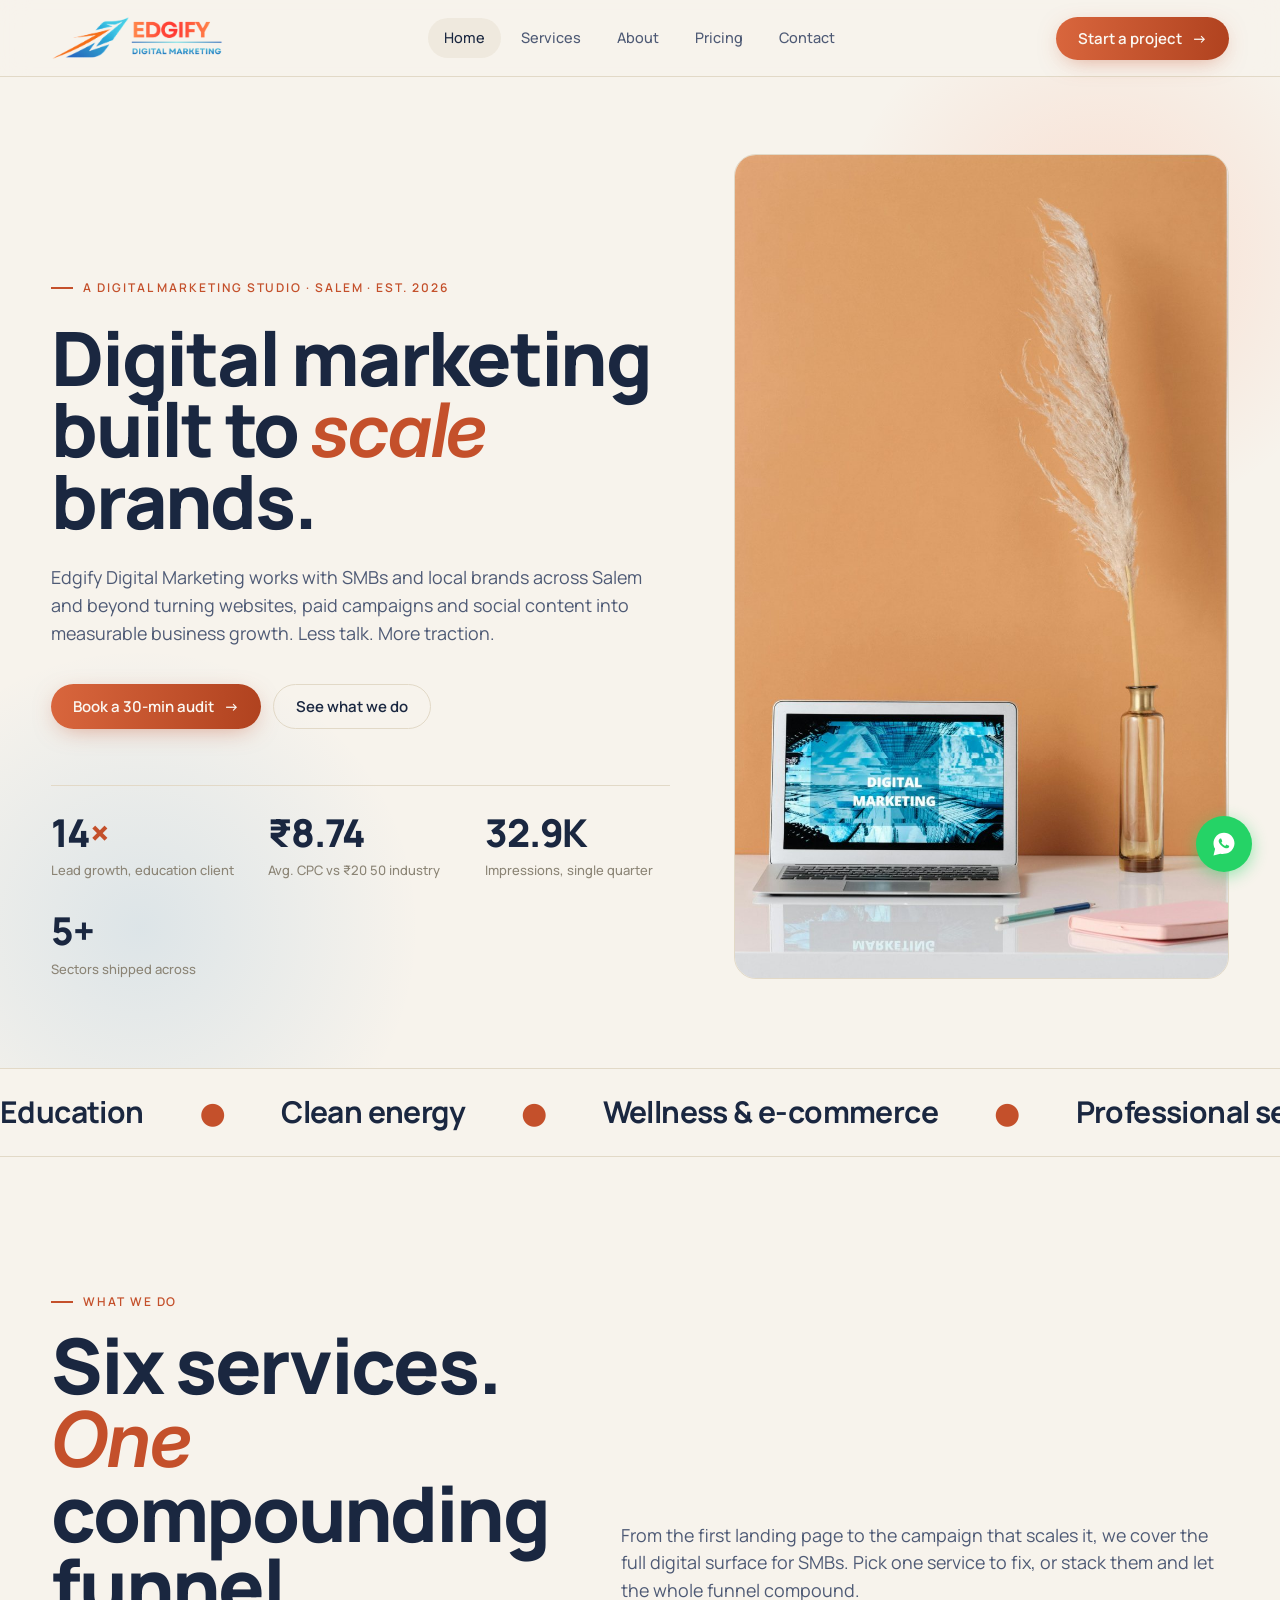
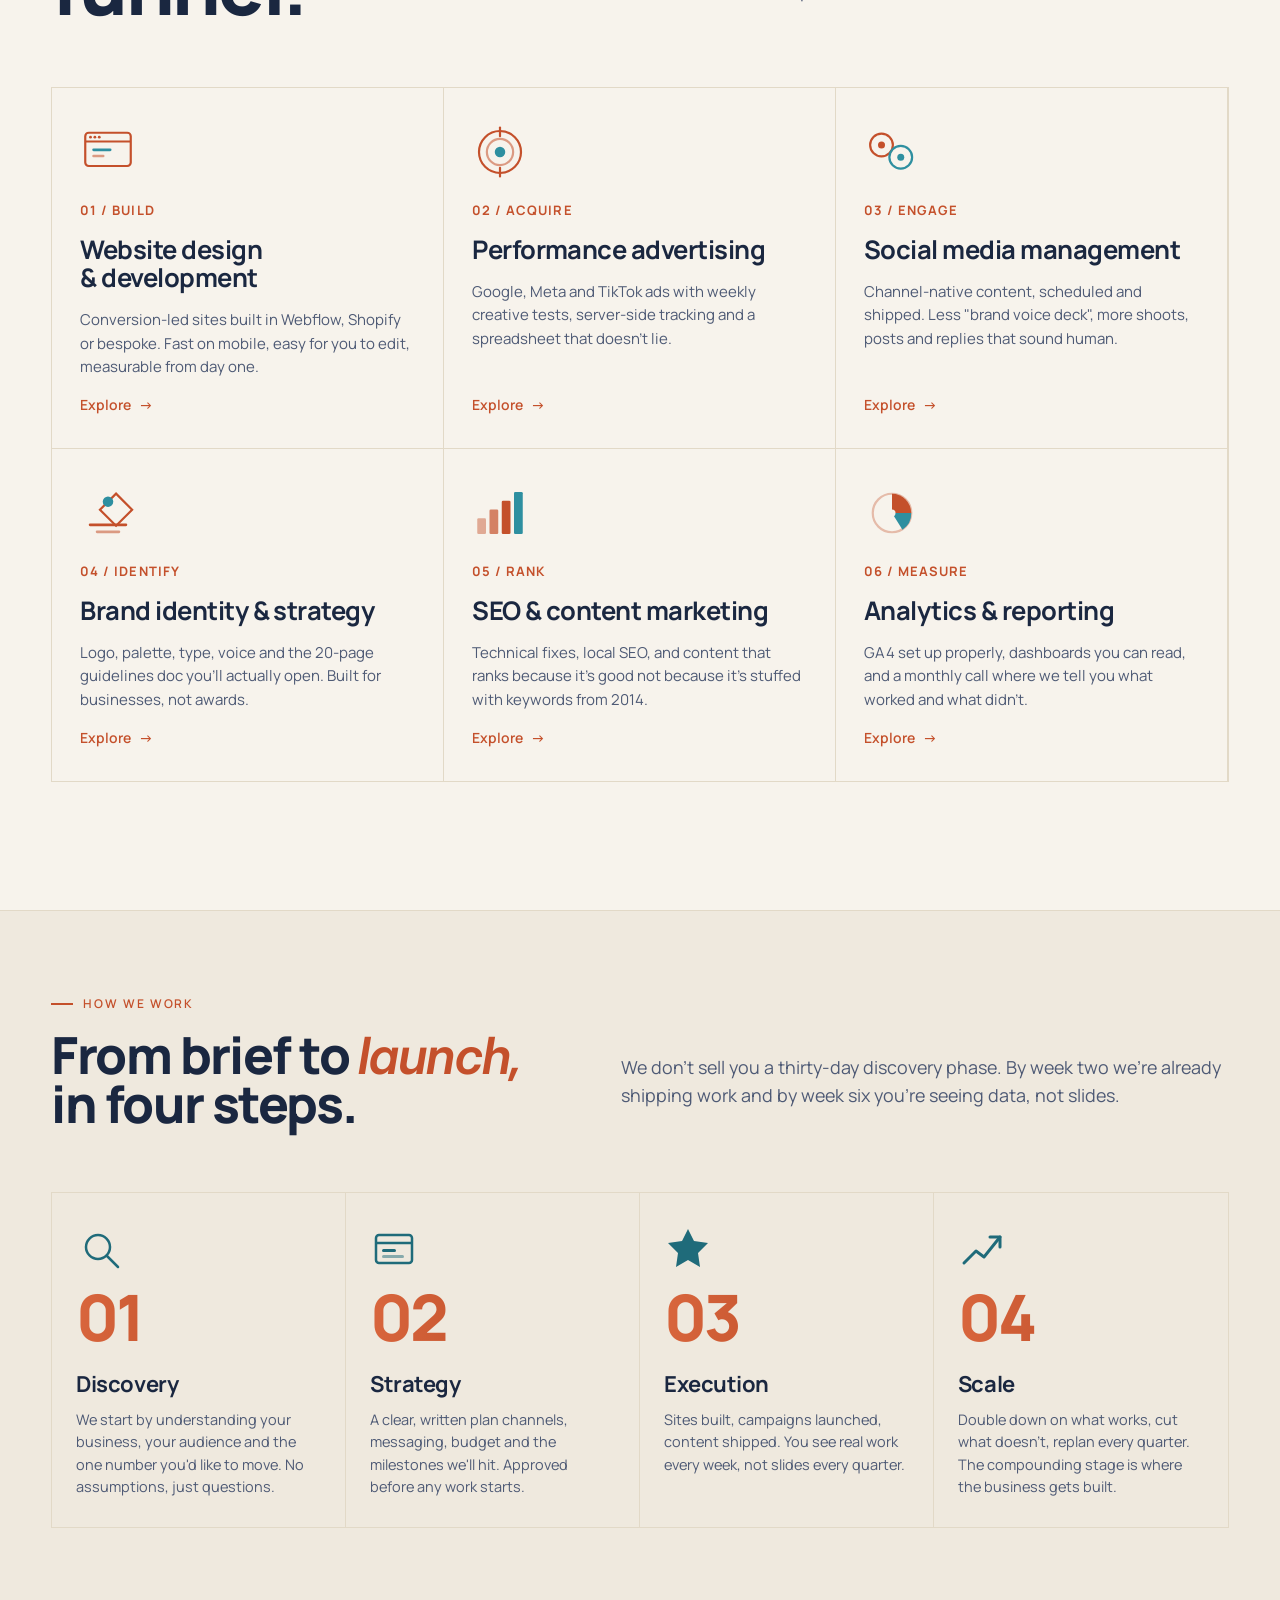
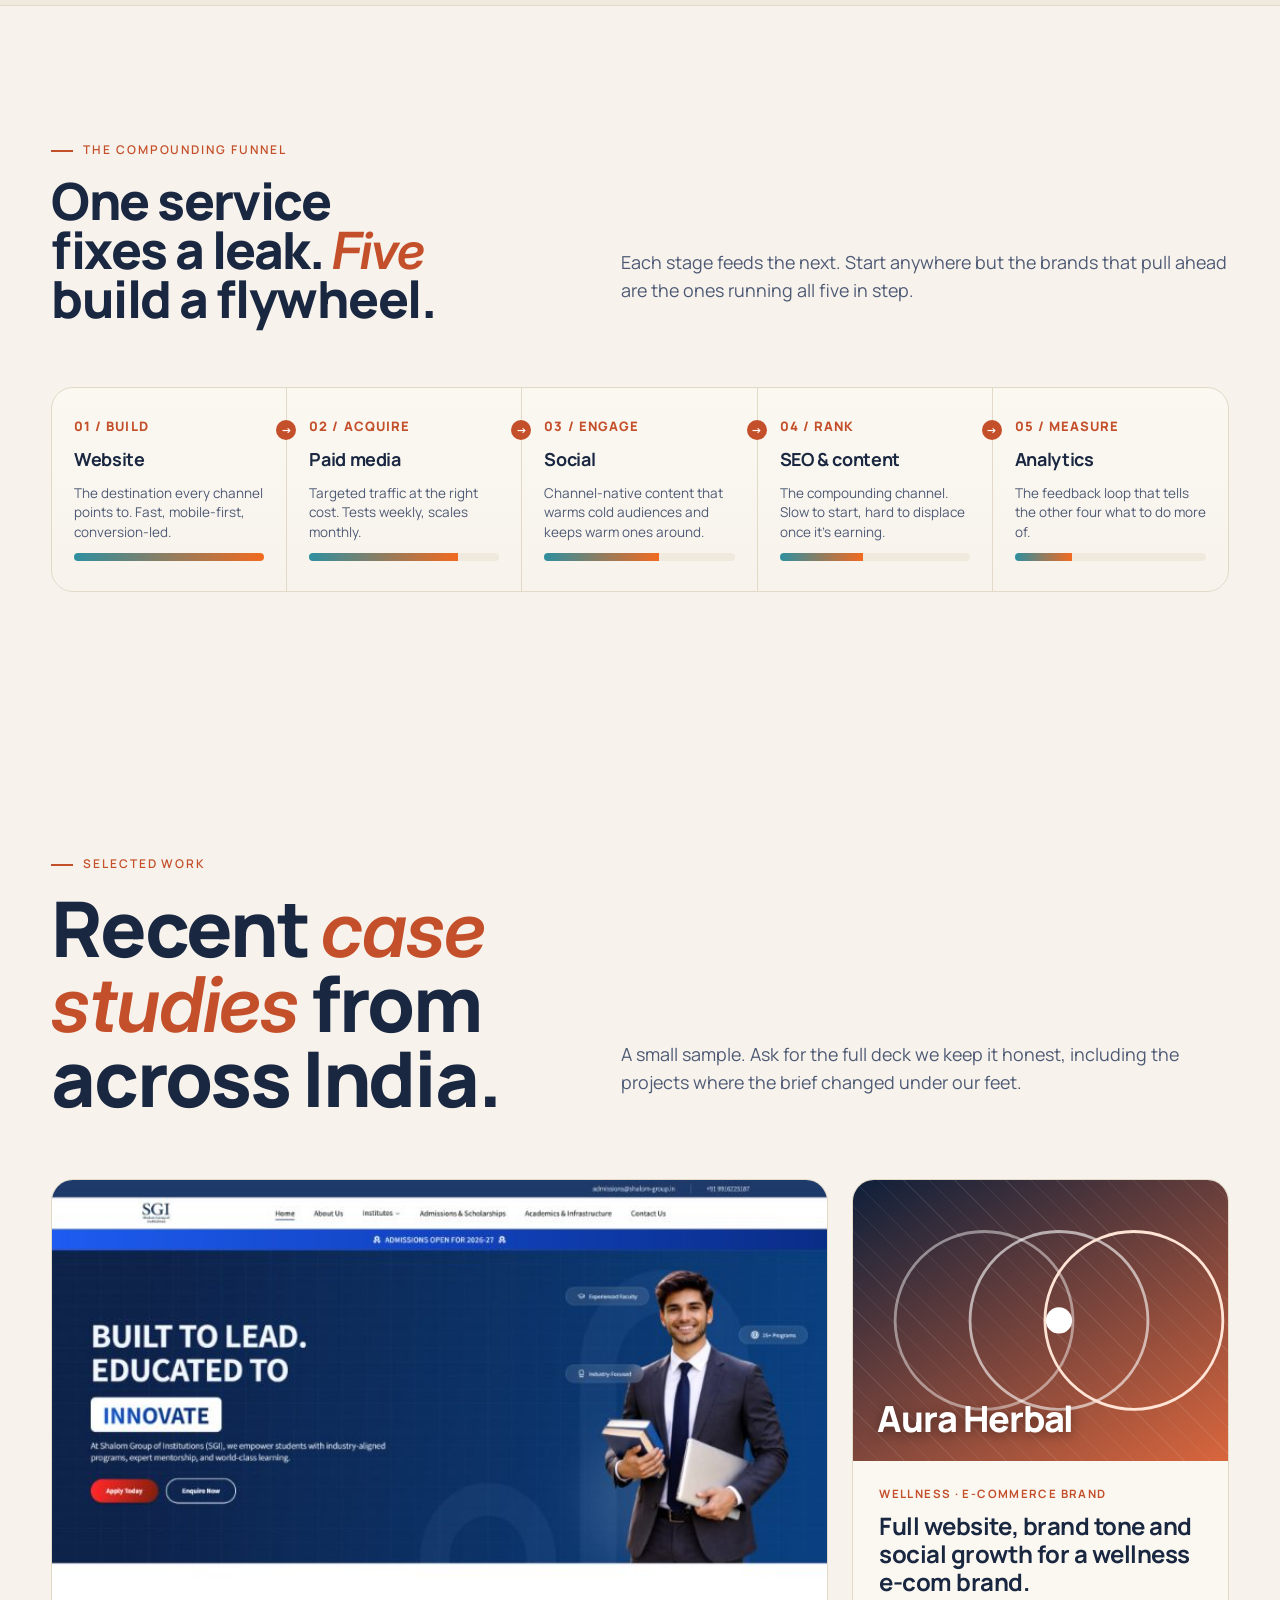
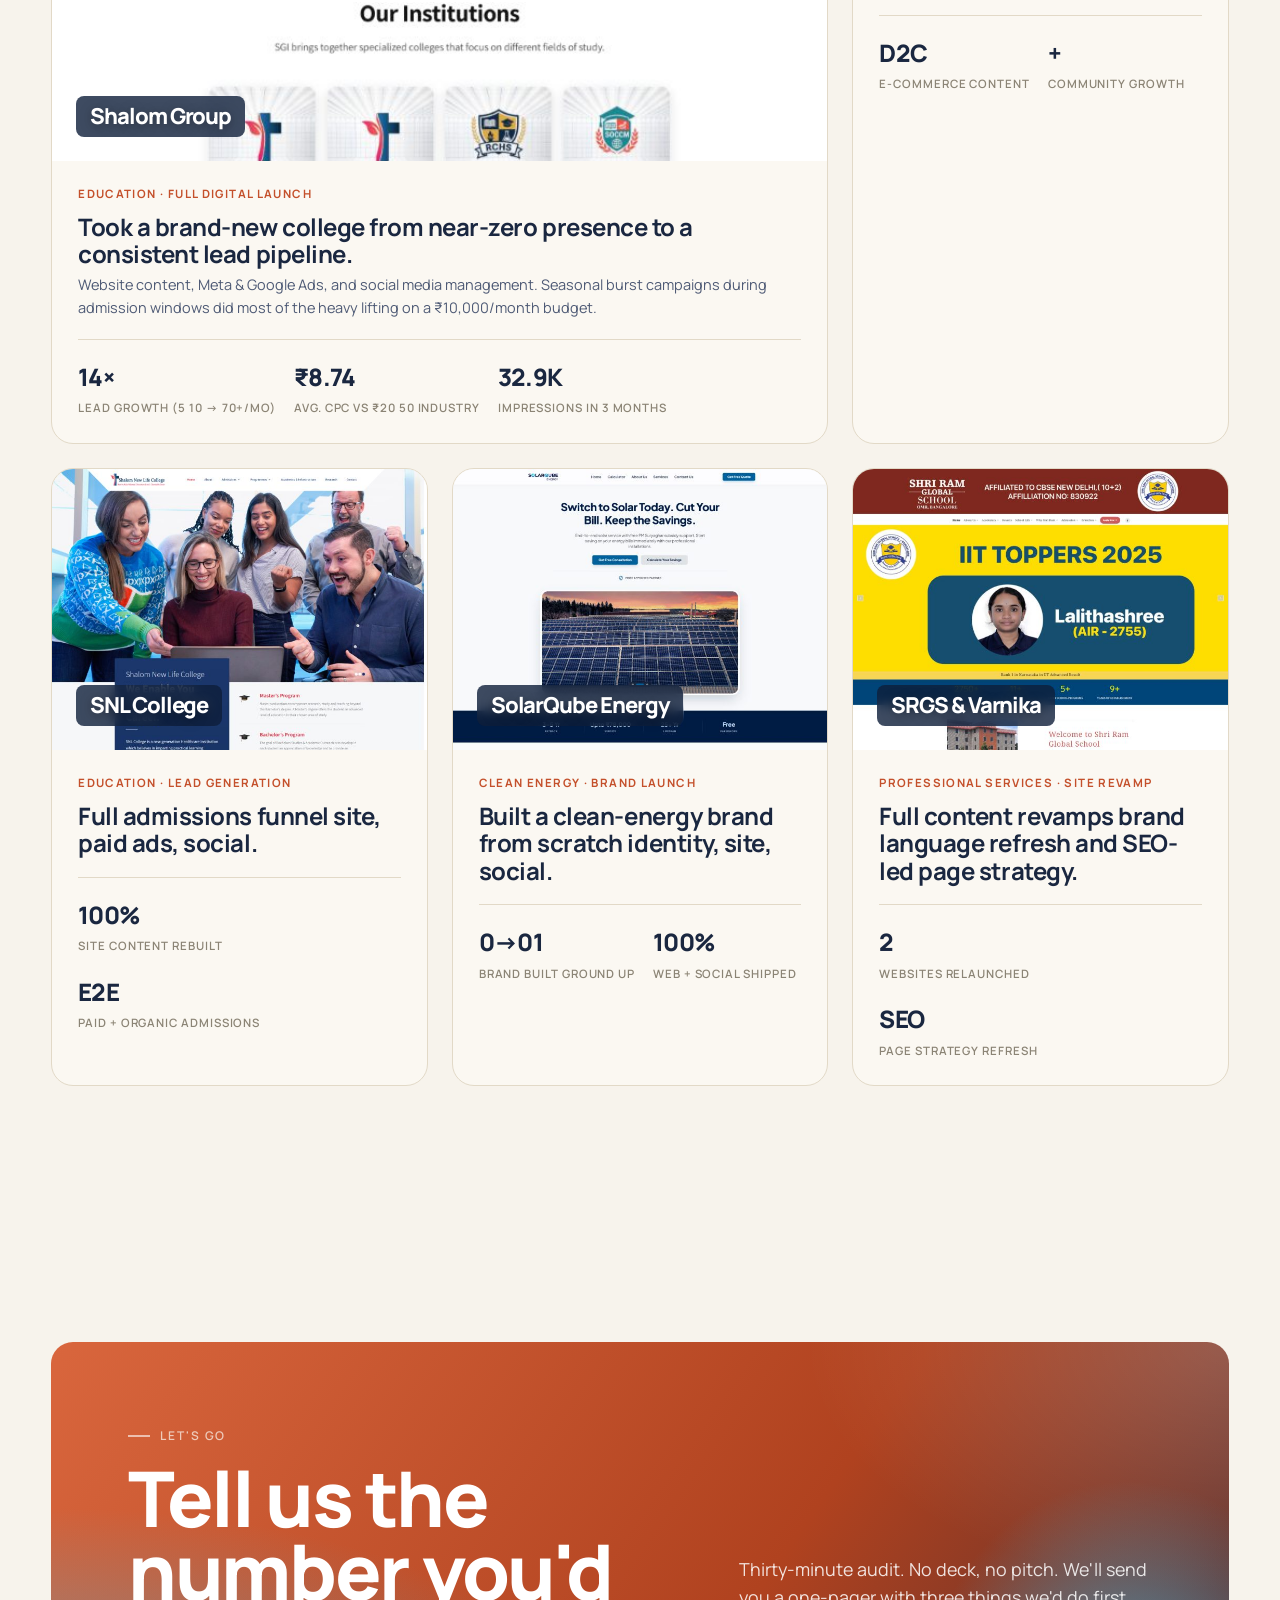
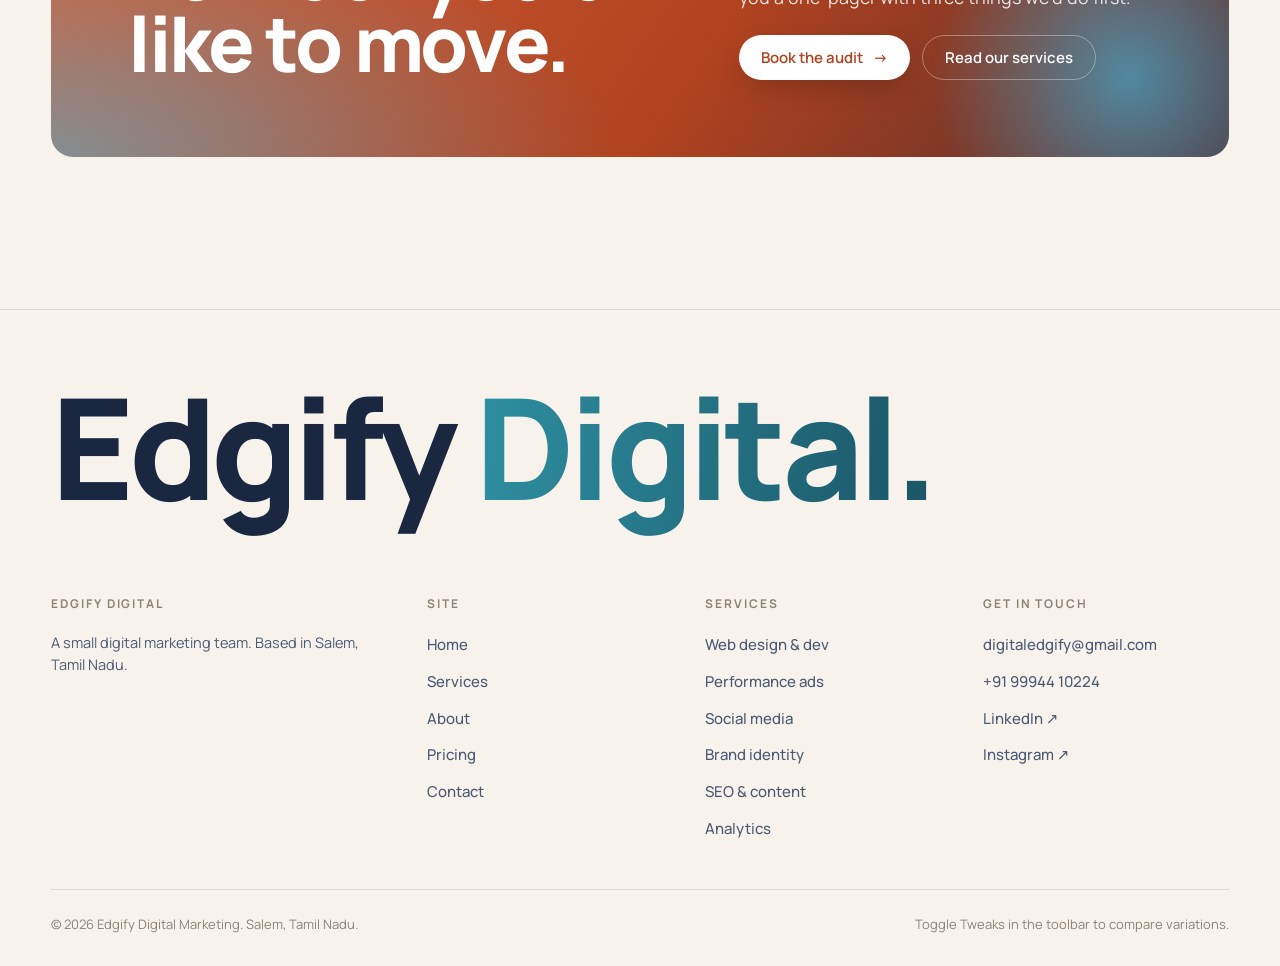
==== index.html @ 678c5472 "Update index.html" ====
<!DOCTYPE html>
<html lang="en" data-variation="editorial">
<head>
<meta charset="UTF-8" />
<meta name="viewport" content="width=device-width, initial-scale=1.0" />
<!-- Google Tag Manager -->
<script>(function(w,d,s,l,i){w[l]=w[l]||[];w[l].push({'gtm.start':
new Date().getTime(),event:'gtm.js'});var f=d.getElementsByTagName(s)[0],
j=d.createElement(s),dl=l!='dataLayer'?'&l='+l:'';j.async=true;j.src=
'https://www.googletagmanager.com/gtm.js?id='+i+dl;f.parentNode.insertBefore(j,f);
})(window,document,'script','dataLayer','GTM-NL3HXFH4');</script>
<!-- End Google Tag Manager -->
<title>Edgify Digital Marketing that moves the needle for SMBs</title>
<meta name="description" content="A digital agency for local businesses. Websites, paid media, SEO, social, and brand identity that compounds." />
<link rel="stylesheet" href="assets/styles.css" />
</head>
<body data-screen-label="Home">
<!-- Google Tag Manager (noscript) -->
<noscript><iframe src="https://www.googletagmanager.com/ns.html?id=GTM-NL3HXFH4"
height="0" width="0" style="display:none;visibility:hidden"></iframe></noscript>
<!-- End Google Tag Manager (noscript) --> 

<!-- ============== NAV ============== -->
<header class="nav">
 <div class="container nav-inner">
 <a class="brand" href="index.html" aria-label="Edgify Digital Marketing home"><img src="assets/edgify-logo-light.png" alt="Edgify Digital Marketing" /></a>
 <nav class="nav-links" aria-label="Primary">
 <a href="index.html" class="is-active">Home</a>
 <a href="services.html">Services</a>
 <a href="about.html">About</a>
 <a href="pricing.html">Pricing</a>
 <a href="contact.html">Contact</a>
 </nav>
 <div class="nav-cta">
 <a href="contact.html" class="btn btn-primary">Start a project <span class="btn-arrow">→</span></a>
 </div>
 </div>
</header>

<!-- ============== HERO ============== -->
<section class="hero" data-layout="split">
 <div class="container">
 <div class="hero-grid">
 <div>
 <div class="eyebrow">A DIGITAL MARKETING STUDIO &middot; SALEM &middot; EST. 2026</div>
 <h1 class="display h-xl" style="margin-top: 24px; font-size: 75px">
 Digital marketing<br />built to <span class="ital">scale</span> brands.
 </h1>
 <p class="lede" style="margin-top:28px;">
 Edgify Digital Marketing works with SMBs and local brands across Salem and beyond turning websites, paid campaigns and social content into measurable business growth.
 Less talk. More traction.
 </p>
 <div class="hero-actions">
 <a href="contact.html" class="btn btn-primary">Book a 30-min audit <span class="btn-arrow">→</span></a>
 <a href="services.html" class="btn btn-ghost">See what we do</a>
 </div>
 <div class="hero-meta">
 <div>
 <div class="num">14<span style="color:var(--accent)">×</span></div>
 <div class="lbl">Lead growth, education client</div>
 </div>
 <div>
 <div class="num">&#8377;8.74</div>
 <div class="lbl">Avg. CPC vs &#8377;20 50 industry</div>
 </div>
 <div>
 <div class="num">32.9K</div>
 <div class="lbl">Impressions, single quarter</div>
 </div>
 <div>
 <div class="num">5+</div>
 <div class="lbl">Sectors shipped across</div>
 </div>
 </div>
 </div>

 <!-- Right column: visual panel (split), or numbered rail (list), hidden (centered) -->
 <div class="hero-visual">
 <img class="hero-photo" src="assets/hero-photo.jpg" alt="A digital marketing workspace laptop, notebook and pampas grass on a warm-toned desk" />
 </div>
 <aside class="hero-rail" aria-label="What we do at a glance">
 <ol>
 <li><span>01</span><span>Website design &amp; development</span><span>→</span></li>
 <li><span>02</span><span>Performance advertising</span><span>→</span></li>
 <li><span>03</span><span>Social media management</span><span>→</span></li>
 <li><span>04</span><span>Brand identity &amp; strategy</span><span>→</span></li>
 <li><span>05</span><span>SEO &amp; content marketing</span><span>→</span></li>
 <li><span>06</span><span>Analytics &amp; reporting</span><span>→</span></li>
 </ol>
 </aside>
 </div>
 </div>
</section>

<!-- ============== MARQUEE / CLIENT STRIP ============== -->
<section class="marquee" aria-label="Sectors we work in">
 <div class="marquee-track">
 <span>Education</span><span class="dot">●</span>
 <span>Clean energy</span><span class="dot">●</span>
 <span>Wellness &amp; e-commerce</span><span class="dot">●</span>
 <span>Professional services</span><span class="dot">●</span>
 <span>FMCG</span><span class="dot">●</span>
 <span>B2B SaaS</span><span class="dot">●</span>
 <span>Sustainability</span><span class="dot">●</span>
 <span>Education</span><span class="dot">●</span>
 <span>Clean energy</span><span class="dot">●</span>
 <span>Wellness &amp; e-commerce</span><span class="dot">●</span>
 <span>Professional services</span><span class="dot">●</span>
 <span>FMCG</span><span class="dot">●</span>
 <span>B2B SaaS</span><span class="dot">●</span>
 <span>Sustainability</span><span class="dot">●</span>
 </div>
</section>

<!-- ============== SERVICES ============== -->
<section class="section">
 <div class="container">
 <div class="section-head">
 <div>
 <div class="eyebrow">What we do</div>
 <h2 class="display h-lg" style="margin-top:18px;">
 Six services. <span class="ital">One</span> compounding funnel.
 </h2>
 </div>
 <p class="lede">
 From the first landing page to the campaign that scales it, we cover the full
 digital surface for SMBs. Pick one service to fix, or stack them and let the
 whole funnel compound.
 </p>
 </div>
 </div>

 <div class="container" style="padding-inline:0;">
 <div class="services" style="border-inline:1px solid var(--line);margin-inline:var(--pad);">
 <article class="service">
 <div class="service-mark" aria-hidden="true">
 <svg viewBox="0 0 64 64" fill="none">
 <rect x="6" y="10" width="52" height="38" rx="4" stroke="currentColor" stroke-width="2.5"/>
 <line x1="6" y1="20" x2="58" y2="20" stroke="currentColor" stroke-width="2.5"/>
 <circle cx="12" cy="15" r="1.6" fill="currentColor"/>
 <circle cx="17" cy="15" r="1.6" fill="currentColor"/>
 <circle cx="22" cy="15" r="1.6" fill="currentColor"/>
 <rect x="14" y="28" width="22" height="3" rx="1.5" fill="var(--brand-cyan)"/>
 <rect x="14" y="35" width="14" height="3" rx="1.5" fill="currentColor" opacity="0.55"/>
 </svg>
 </div>
 <div class="service-num">01 / Build</div>
 <h3>Website design &amp; development</h3>
 <p>Conversion-led sites built in Webflow, Shopify or bespoke. Fast on mobile, easy for you to edit, measurable from day one.</p>
 <a class="service-cta" href="services.html#web">Explore <span>→</span></a>
 </article>
 <article class="service">
 <div class="service-mark" aria-hidden="true">
 <svg viewBox="0 0 64 64" fill="none">
 <circle cx="32" cy="32" r="24" stroke="currentColor" stroke-width="2.5"/>
 <circle cx="32" cy="32" r="15" stroke="currentColor" stroke-width="2.5" opacity="0.55"/>
 <circle cx="32" cy="32" r="6" fill="var(--brand-cyan)"/>
 <path d="M32 4 L32 14" stroke="currentColor" stroke-width="2.5" stroke-linecap="round"/>
 <path d="M32 50 L32 60" stroke="currentColor" stroke-width="2.5" stroke-linecap="round"/>
 </svg>
 </div>
 <div class="service-num">02 / Acquire</div>
 <h3>Performance advertising</h3>
 <p>Google, Meta and TikTok ads with weekly creative tests, server-side tracking and a spreadsheet that doesn't lie.</p>
 <a class="service-cta" href="services.html#ads">Explore <span>→</span></a>
 </article>
 <article class="service">
 <div class="service-mark" aria-hidden="true">
 <svg viewBox="0 0 64 64" fill="none">
 <circle cx="20" cy="24" r="13" stroke="currentColor" stroke-width="2.5"/>
 <circle cx="42" cy="38" r="13" stroke="var(--brand-cyan)" stroke-width="2.5"/>
 <circle cx="20" cy="24" r="4" fill="currentColor"/>
 <circle cx="42" cy="38" r="4" fill="var(--brand-cyan)"/>
 </svg>
 </div>
 <div class="service-num">03 / Engage</div>
 <h3>Social media management</h3>
 <p>Channel-native content, scheduled and shipped. Less &quot;brand voice deck&quot;, more shoots, posts and replies that sound human.</p>
 <a class="service-cta" href="services.html#social">Explore <span>→</span></a>
 </article>
 <article class="service">
 <div class="service-mark" aria-hidden="true">
 <svg viewBox="0 0 64 64" fill="none">
 <rect x="32" y="6" width="26" height="26" transform="rotate(45 32 19)" stroke="currentColor" stroke-width="2.5"/>
 <circle cx="32" cy="19" r="6" fill="var(--brand-cyan)"/>
 <rect x="10" y="44" width="44" height="3" rx="1.5" fill="currentColor"/>
 <rect x="18" y="52" width="28" height="3" rx="1.5" fill="currentColor" opacity="0.55"/>
 </svg>
 </div>
 <div class="service-num">04 / Identify</div>
 <h3>Brand identity &amp; strategy</h3>
 <p>Logo, palette, type, voice and the 20-page guidelines doc you'll actually open. Built for businesses, not awards.</p>
 <a class="service-cta" href="services.html#brand">Explore <span>→</span></a>
 </article>
 <article class="service">
 <div class="service-mark" aria-hidden="true">
 <svg viewBox="0 0 64 64" fill="none">
 <rect x="6" y="38" width="10" height="18" rx="1.5" fill="currentColor" opacity="0.45"/>
 <rect x="20" y="28" width="10" height="28" rx="1.5" fill="currentColor" opacity="0.7"/>
 <rect x="34" y="18" width="10" height="38" rx="1.5" fill="currentColor"/>
 <rect x="48" y="8" width="10" height="48" rx="1.5" fill="var(--brand-cyan)"/>
 </svg>
 </div>
 <div class="service-num">05 / Rank</div>
 <h3>SEO &amp; content marketing</h3>
 <p>Technical fixes, local SEO, and content that ranks because it's good not because it's stuffed with keywords from 2014.</p>
 <a class="service-cta" href="services.html#seo">Explore <span>→</span></a>
 </article>
 <article class="service">
 <div class="service-mark" aria-hidden="true">
 <svg viewBox="0 0 64 64" fill="none">
 <circle cx="32" cy="32" r="22" stroke="currentColor" stroke-width="2.5" opacity="0.35"/>
 <path d="M32 10 A22 22 0 0 1 54 32 L32 32 Z" fill="currentColor"/>
 <path d="M54 32 A22 22 0 0 1 44 51 L32 32 Z" fill="var(--brand-cyan)"/>
 <circle cx="32" cy="32" r="4" fill="var(--bg)"/>
 </svg>
 </div>
 <div class="service-num">06 / Measure</div>
 <h3>Analytics &amp; reporting</h3>
 <p>GA4 set up properly, dashboards you can read, and a monthly call where we tell you what worked and what didn't.</p>
 <a class="service-cta" href="services.html#analytics">Explore <span>→</span></a>
 </article>
 </div>
 </div>
</section>

<!-- ============== PROCESS ============== -->
<section class="section-tight" style="background:var(--bg-2);border-block:1px solid var(--line);">
 <div class="container">
 <div class="section-head">
 <div>
 <div class="eyebrow">How we work</div>
 <h2 class="display h-md" style="margin-top:16px;">From brief to <span class="ital">launch,</span> in four steps.</h2>
 </div>
 <p class="lede">
 We don't sell you a thirty-day discovery phase. By week two we're already
 shipping work and by week six you're seeing data, not slides.
 </p>
 </div>
 </div>
 <div class="container" style="padding-inline:0;">
 <div class="steps" style="border-inline:1px solid var(--line);margin-inline:var(--pad);">
 <div class="step">
 <span class="icon-mark"><svg viewBox="0 0 48 48" fill="none">
 <circle cx="22" cy="22" r="12" stroke="currentColor" stroke-width="2.5"/>
 <line x1="31" y1="31" x2="42" y2="42" stroke="currentColor" stroke-width="2.5" stroke-linecap="round"/>
 </svg></span>
 <div class="step-num">01</div>
 <h4>Discovery</h4>
 <p>We start by understanding your business, your audience and the one number you'd like to move. No assumptions, just questions.</p>
 </div>
 <div class="step">
 <span class="icon-mark"><svg viewBox="0 0 48 48" fill="none">
 <rect x="6" y="10" width="36" height="28" rx="3" stroke="currentColor" stroke-width="2.5"/>
 <line x1="6" y1="18" x2="42" y2="18" stroke="currentColor" stroke-width="2.5"/>
 <rect x="12" y="24" width="14" height="3" rx="1.5" fill="currentColor"/>
 <rect x="12" y="30" width="22" height="3" rx="1.5" fill="currentColor" opacity="0.5"/>
 </svg></span>
 <div class="step-num">02</div>
 <h4>Strategy</h4>
 <p>A clear, written plan channels, messaging, budget and the milestones we'll hit. Approved before any work starts.</p>
 </div>
 <div class="step">
 <span class="icon-mark"><svg viewBox="0 0 48 48" fill="none">
 <path d="M24 4 L30 16 L44 18 L34 28 L36 42 L24 35 L12 42 L14 28 L4 18 L18 16 Z" fill="currentColor"/>
 </svg></span>
 <div class="step-num">03</div>
 <h4>Execution</h4>
 <p>Sites built, campaigns launched, content shipped. You see real work every week, not slides every quarter.</p>
 </div>
 <div class="step">
 <span class="icon-mark"><svg viewBox="0 0 48 48" fill="none">
 <path d="M6 38 L18 26 L26 32 L42 12" stroke="currentColor" stroke-width="3" stroke-linecap="round" stroke-linejoin="round" fill="none"/>
 <path d="M32 12 L42 12 L42 22" stroke="currentColor" stroke-width="3" stroke-linecap="round" stroke-linejoin="round" fill="none"/>
 </svg></span>
 <div class="step-num">04</div>
 <h4>Scale</h4>
 <p>Double down on what works, cut what doesn't, replan every quarter. The compounding stage is where the business gets built.</p>
 </div>
 </div>
 </div>
</section>

<!-- ============== FUNNEL INFOGRAPHIC ============== -->
<section class="section">
 <div class="container">
 <div class="section-head">
 <div>
 <div class="eyebrow">The compounding funnel</div>
 <h2 class="display h-md" style="margin-top:16px;">One service fixes a leak. <span class="ital">Five</span> build a flywheel.</h2>
 </div>
 <p class="lede">
 Each stage feeds the next. Start anywhere but the brands that pull
 ahead are the ones running all five in step.
 </p>
 </div>

 <div class="funnel" aria-label="Marketing funnel">
 <div class="funnel-stage">
 <div class="funnel-num">01 / BUILD</div>
 <h5>Website</h5>
 <p>The destination every channel points to. Fast, mobile-first, conversion-led.</p>
 <div class="funnel-bar"><span style="width:100%"></span></div>
 </div>
 <div class="funnel-stage">
 <div class="funnel-num">02 / ACQUIRE</div>
 <h5>Paid media</h5>
 <p>Targeted traffic at the right cost. Tests weekly, scales monthly.</p>
 <div class="funnel-bar"><span style="width:78%"></span></div>
 </div>
 <div class="funnel-stage">
 <div class="funnel-num">03 / ENGAGE</div>
 <h5>Social</h5>
 <p>Channel-native content that warms cold audiences and keeps warm ones around.</p>
 <div class="funnel-bar"><span style="width:60%"></span></div>
 </div>
 <div class="funnel-stage">
 <div class="funnel-num">04 / RANK</div>
 <h5>SEO &amp; content</h5>
 <p>The compounding channel. Slow to start, hard to displace once it's earning.</p>
 <div class="funnel-bar"><span style="width:44%"></span></div>
 </div>
 <div class="funnel-stage">
 <div class="funnel-num">05 / MEASURE</div>
 <h5>Analytics</h5>
 <p>The feedback loop that tells the other four what to do more of.</p>
 <div class="funnel-bar"><span style="width:30%"></span></div>
 </div>
 </div>
 </div>
</section>

<!-- ============== WORK / CASE STUDIES ============== -->
<section class="section">
 <div class="container">
 <div class="section-head">
 <div>
 <div class="eyebrow">Selected work</div>
 <h2 class="display h-lg" style="margin-top:18px;">Recent <span class="ital">case studies</span> from across India.</h2>
 </div>
 <p class="lede">
 A small sample. Ask for the full deck we keep it honest, including the
 projects where the brief changed under our feet.
 </p>
 </div>

 <div class="work">
 <article class="case case-feature">
 <div class="case-thumb t-1 has-shot">
 <div class="case-shot" style="--shot-end:-86.5%;--shot-dur:9s;">
 <img src="assets/case-shalom.jpg" alt="Shalom Group website" loading="lazy"/>
 </div>
 <span class="thumb-label">Shalom Group</span>
 </div>
 <div class="case-body">
 <div class="case-tag">Education · Full digital launch</div>
 <h4>Took a brand-new college from near-zero presence to a consistent lead pipeline.</h4>
 <p>Website content, Meta &amp; Google Ads, and social media management. Seasonal burst campaigns during admission windows did most of the heavy lifting on a &#8377;10,000/month budget.</p>
 <div class="case-result">
 <div><div class="num">14&times;</div><div class="lbl">Lead growth (5 10 → 70+/mo)</div></div>
 <div><div class="num">&#8377;8.74</div><div class="lbl">Avg. CPC vs &#8377;20 50 industry</div></div>
 <div><div class="num">32.9K</div><div class="lbl">Impressions in 3 months</div></div>
 </div>
 </div>
 </article>

 <article class="case case-half">
 <div class="case-thumb t-4">
 <svg class="thumb-art" viewBox="0 0 400 300" preserveAspectRatio="xMidYMid slice" aria-hidden="true">
 <circle cx="140" cy="150" r="95" fill="none" stroke="rgba(255,255,255,0.45)" stroke-width="3"/>
 <circle cx="220" cy="150" r="95" fill="none" stroke="rgba(255,255,255,0.6)" stroke-width="3"/>
 <circle cx="300" cy="150" r="95" fill="none" stroke="#FFE4D5" stroke-width="3"/>
 <circle cx="220" cy="150" r="14" fill="#FFFFFF"/>
 </svg>
 <span class="thumb-label">Aura Herbal</span>
 </div>
 <div class="case-body">
 <div class="case-tag">Wellness · E-commerce brand</div>
 <h4>Full website, brand tone and social growth for a wellness e-com brand.</h4>
 <div class="case-result">
 <div><div class="num">D2C</div><div class="lbl">E-commerce content</div></div>
 <div><div class="num">+</div><div class="lbl">Community growth</div></div>
 </div>
 </div>
 </article>

 <article class="case case-half">
 <div class="case-thumb t-3 has-shot">
 <div class="case-shot" style="--shot-end:-90.6%;--shot-dur:12s;">
 <img src="assets/case-snl.jpg" alt="SNL College website" loading="lazy"/>
 </div>
 <span class="thumb-label">SNL College</span>
 </div>
 <div class="case-body">
 <div class="case-tag">Education · Lead generation</div>
 <h4>Full admissions funnel site, paid ads, social.</h4>
 <div class="case-result">
 <div><div class="num">100%</div><div class="lbl">Site content rebuilt</div></div>
 <div><div class="num">E2E</div><div class="lbl">Paid + organic admissions</div></div>
 </div>
 </div>
 </article>

 <article class="case case-half">
 <div class="case-thumb t-2 has-shot">
 <div class="case-shot" style="--shot-end:-85.6%;--shot-dur:8s;">
 <img src="assets/case-solarqube.jpg" alt="SolarQube Energy website" loading="lazy"/>
 </div>
 <span class="thumb-label">SolarQube Energy</span>
 </div>
 <div class="case-body">
 <div class="case-tag">Clean energy · Brand launch</div>
 <h4>Built a clean-energy brand from scratch identity, site, social.</h4>
 <div class="case-result">
 <div><div class="num">0→01</div><div class="lbl">Brand built ground up</div></div>
 <div><div class="num">100%</div><div class="lbl">Web + social shipped</div></div>
 </div>
 </div>
 </article>

 <article class="case case-half">
 <div class="case-thumb t-5 has-shot">
 <div class="case-shot" style="--shot-end:-74.3%;--shot-dur:5s;">
 <img src="assets/case-srgs.jpg" alt="SRGS / Shri Ram Global School website" loading="lazy"/>
 </div>
 <span class="thumb-label">SRGS &amp; Varnika</span>
 </div>
 <div class="case-body">
 <div class="case-tag">Professional services · Site revamp</div>
 <h4>Full content revamps brand language refresh and SEO-led page strategy.</h4>
 <div class="case-result">
 <div><div class="num">2</div><div class="lbl">Websites relaunched</div></div>
 <div><div class="num">SEO</div><div class="lbl">Page strategy refresh</div></div>
 </div>
 </div>
 </article>
 </div>
 </div>
</section>

<!-- ============== CTA ============== -->
<section class="section">
 <div class="container">
 <div class="cta-block">
 <div>
 <div class="eyebrow" style="color:var(--accent-ink);opacity:0.7;">Let's go</div>
 <h2 class="display h-lg" style="margin-top:16px;">Tell us the number you'd like to move.</h2>
 </div>
 <div>
 <p class="lede">Thirty-minute audit. No deck, no pitch. We'll send you a one-pager with three things we'd do first.</p>
 <div class="hero-actions" style="margin-top:24px;">
 <a class="btn btn-primary" href="contact.html">Book the audit <span class="btn-arrow">→</span></a>
 <a class="btn btn-ghost" href="services.html">Read our services</a>
 </div>
 </div>
 </div>
 </div>
</section>

<!-- ============== FOOTER ============== -->
<footer class="footer">
 <div class="container">
 <p class="footer-claim">Edgify <span class="grad">Digital.</span></p>
 <div class="footer-grid">
 <div class="footer-col">
 <h5>Edgify Digital</h5>
 <p style="color:var(--text-dim);font-size:14.5px;max-width:36ch;margin:0;">A small digital marketing team. Based in Salem, Tamil Nadu.</p>
 </div>
 <div class="footer-col">
 <h5>Site</h5>
 <ul>
 <li><a href="index.html">Home</a></li>
 <li><a href="services.html">Services</a></li>
 <li><a href="about.html">About</a></li>
 <li><a href="pricing.html">Pricing</a></li>
 <li><a href="contact.html">Contact</a></li>
 </ul>
 </div>
 <div class="footer-col">
 <h5>Services</h5>
 <ul>
 <li><a href="services.html#web">Web design &amp; dev</a></li>
 <li><a href="services.html#ads">Performance ads</a></li>
 <li><a href="services.html#social">Social media</a></li>
 <li><a href="services.html#brand">Brand identity</a></li>
 <li><a href="services.html#seo">SEO &amp; content</a></li>
 <li><a href="services.html#analytics">Analytics</a></li>
 </ul>
 </div>
 <div class="footer-col">
 <h5>Get in touch</h5>
 <ul>
 <li><a href="mailto:digitaledgify@gmail.com">digitaledgify@gmail.com</a></li>
 <li><a href="tel:+919994410224">+91 99944 10224</a></li>
 <li><a href="https://linkedin.com/in/snehapriya-karthikeyan-6699b81b1" target="_blank" rel="noopener">LinkedIn ↗</a></li>
 <li><a href="#">Instagram ↗</a></li>
 </ul>
 </div>
 </div>
 <div class="footer-bottom">
 <span>© 2026 Edgify Digital Marketing. Salem, Tamil Nadu.</span>
 <span>Toggle Tweaks in the toolbar to compare variations.</span>
 </div>
 </div>
</footer>

<script src="assets/mobile-nav.js"></script>
<script src="assets/tweaks.js"></script>

<!-- WhatsApp Float Button -->
<a href="https://api.whatsapp.com/send?phone=919994410224&text=Hi!%20I'd%20like%20to%20book%20a%20free%20consultation%20with%20Edgify." 
   target="_blank" 
   rel="noopener"
   aria-label="Chat on WhatsApp"
   style="
     position:fixed;
     bottom:28px;
     right:28px;
     z-index:999;
     width:56px;
     height:56px;
     background:#25D366;
     border-radius:50%;
     display:flex;
     align-items:center;
     justify-content:center;
     box-shadow:0 4px 16px rgba(37,211,102,0.45);
     transition:transform .2s ease;
   "
   onmouseover="this.style.transform='scale(1.1)'"
   onmouseout="this.style.transform='scale(1)'">
  <svg width="28" height="28" viewBox="0 0 32 32" fill="white" xmlns="http://www.w3.org/2000/svg">
    <path d="M16 3C9.373 3 4 8.373 4 15c0 2.385.668 4.61 1.832 6.5L4 29l7.75-1.812A11.94 11.94 0 0016 27c6.627 0 12-5.373 12-12S22.627 3 16 3zm5.844 16.523c-.248.697-1.458 1.332-2.01 1.414-.516.077-1.168.11-1.883-.118-.434-.137-.99-.32-1.703-.627-2.994-1.292-4.953-4.3-5.104-4.498-.148-.199-1.207-1.605-1.207-3.063 0-1.457.763-2.175 1.033-2.47.27-.294.588-.368.784-.368.197 0 .393.002.565.01.182.009.425-.069.665.507.248.59.843 2.047.917 2.195.073.148.122.32.024.516-.098.197-.148.32-.295.492-.148.173-.312.386-.444.518-.148.147-.302.308-.13.603.172.295.765 1.262 1.642 2.044 1.128 1.005 2.079 1.316 2.374 1.464.295.148.467.123.64-.074.172-.197.738-.861.935-1.156.197-.295.394-.246.665-.148.27.099 1.722.812 2.017.96.295.148.492.222.566.344.073.122.073.697-.175 1.393z"/>
  </svg>
</a>
<!-- End WhatsApp Float Button -->
</body>
</html>
---- assets/styles.css ----
/* =========================================================
   Edgify Digital Marketing — shared stylesheet
   Brand palette pulled from the logo:
     Coral   #FF6B3B  — wordmark gradient start
     Red     #E63A2A  — wordmark gradient end
     Sky     #3FC1F0  — mark light
     Blue    #1F7CC8  — mark deep / subtitle
     Navy    #0B2A4A  — deep support
   Two variations: Bold Dark (default) and Bold Light.
   ========================================================= */

@import url('https://fonts.googleapis.com/css2?family=Manrope:wght@400;500;600;700;800&family=Inter:wght@400;500;600&display=swap');

/* ---------- BRAND TOKENS (variation-agnostic) ---------- */
:root {
  /* Sampled from the logo:
       Coral   #FF6B3B  — wordmark gradient start
       Red     #E63A2A  — wordmark gradient end
       Sky     #3FC1F0  — mark light
       Blue    #1F7CC8  — mark deep / subtitle
       Ink     #0B2A4A  — deep navy support
  */
  --brand-coral:  #FF6B3B;
  --brand-red:    #E63A2A;
  --brand-orange: #F26A1F;
  --brand-sky:    #3FC1F0;
  --brand-cyan:   #3FC1F0;
  --brand-blue:   #1F7CC8;
  --brand-navy:   #0B2A4A;
  --brand-orange-soft: #FFE4D5;

  --radius: 14px;
  --radius-lg: 22px;
  --container: 1280px;
  --pad: clamp(20px, 4vw, 56px);

  --font-display: 'Manrope', system-ui, sans-serif;
  --font-body:    'Manrope', system-ui, sans-serif;
  --display-weight: 800;
  --display-tracking: -0.03em;
  --display-italic: normal;
  --display-case: none;
}

/* ---------- VARIATION A: BOLD DARK (default) ---------- */
:root,
:root[data-variation="sharp"] {
  --bg:           #07172B;   /* deep brand navy */
  --bg-2:         #0F2540;
  --surface:      #142F4F;
  --line:         #1F3F66;
  --text:         #F4F8FF;
  --text-dim:     #A7BCD6;
  --text-mute:    #6F86A3;

  --accent:       var(--brand-coral);
  --accent-ink:   #FFFFFF;
  --accent-2:     var(--brand-sky);
  --accent-soft:  rgba(255,107,59,0.16);
}

/* ---------- VARIATION B: BOLD LIGHT (premium editorial) ---------- */
:root[data-variation="editorial"] {
  --bg:           #F7F3EC;   /* warm paper */
  --bg-2:         #EFE9DE;   /* deeper cream */
  --surface:      #FBF8F2;   /* ivory */
  --line:         #E2D9C7;   /* warm taupe */
  --text:         #1A2740;   /* ink navy */
  --text-dim:     #4E5A75;
  --text-mute:    #8B8475;   /* warm gray-taupe */

  --accent:       #C4502B;   /* burnished terracotta — restrained coral */
  --accent-ink:   #FBF8F2;
  --accent-2:     #1F6B7A;   /* deep teal — restrained cyan */
  --accent-soft:  rgba(196,80,43,0.10);

  /* Override gradient endpoints used by .grad / .grad-orange / case thumbs */
  --brand-coral:  #D9663D;
  --brand-red:    #B0421F;
  --brand-sky:    #2E8FA0;
  --brand-cyan:   #2E8FA0;
  --brand-blue:   #1A5566;
  --brand-navy:   #0E1F3A;
}

/* ---------- Display type variants (tweak) ---------- */
:root[data-typeset="grotesk"] {
  --font-display: 'Manrope', system-ui, sans-serif;
  --display-weight: 800;
  --display-tracking: -0.03em;
  --display-case: none;
}
:root[data-typeset="serif"] {
  --font-display: 'Inter', system-ui, sans-serif;
  --display-weight: 700;
  --display-tracking: -0.025em;
  --display-case: none;
}
:root[data-typeset="condensed"] {
  --font-display: 'Manrope', system-ui, sans-serif;
  --display-weight: 800;
  --display-tracking: -0.05em;
  --display-case: uppercase;
}

/* ---------- Reset / base ---------- */
*, *::before, *::after { box-sizing: border-box; }
html { -webkit-text-size-adjust: 100%; scroll-behavior: smooth; }
body {
  margin: 0;
  font-family: var(--font-body);
  background: var(--bg);
  color: var(--text);
  font-size: 16px;
  line-height: 1.55;
  -webkit-font-smoothing: antialiased;
  text-rendering: optimizeLegibility;
}
img, svg { display: block; max-width: 100%; }
a { color: inherit; text-decoration: none; }
button { font: inherit; cursor: pointer; border: 0; background: none; color: inherit; }
hr { border: 0; border-top: 1px solid var(--line); margin: 0; }

::selection { background: var(--accent); color: var(--accent-ink); }

/* ---------- Layout primitives ---------- */
.container {
  max-width: var(--container);
  margin: 0 auto;
  padding-inline: var(--pad);
}
.section { padding-block: clamp(72px, 10vw, 140px); }
.section-tight { padding-block: clamp(48px, 6vw, 80px); }

/* ---------- Display type ---------- */
.display {
  font-family: var(--font-display);
  font-weight: var(--display-weight);
  letter-spacing: var(--display-tracking);
  font-style: var(--display-italic);
  text-transform: var(--display-case);
  line-height: 0.95;
  color: var(--text);
  text-wrap: balance;
  margin: 0;
}
.h-xl { font-size: clamp(48px, 9vw, 132px); }
.h-lg { font-size: clamp(40px, 6vw, 84px); }
.h-md { font-size: clamp(32px, 4vw, 56px); }
.h-sm { font-size: clamp(24px, 2.6vw, 36px); }

.eyebrow {
  font-family: var(--font-body);
  font-size: 12px;
  letter-spacing: 0.16em;
  text-transform: uppercase;
  font-weight: 600;
  color: var(--accent);
  display: inline-flex;
  align-items: center;
  gap: 10px;
}
.eyebrow::before {
  content: "";
  width: 22px;
  height: 2px;
  background: currentColor;
}

.lede {
  font-size: clamp(17px, 1.4vw, 21px);
  line-height: 1.55;
  color: var(--text-dim);
  max-width: 60ch;
  text-wrap: pretty;
}

/* accent helpers */
.text-accent { color: var(--accent); }
.text-cyan   { color: var(--accent-2); }

/* italic accent (used in headlines) */
.ital {
  font-family: 'Inter', system-ui, sans-serif;
  font-style: italic;
  font-weight: 600;
  letter-spacing: -0.015em;
  color: var(--accent);
}

/* gradient text for highlighted words (matches logo cyan→blue) */
.grad {
  background: linear-gradient(95deg, var(--brand-sky) 0%, var(--brand-blue) 100%);
  -webkit-background-clip: text;
  background-clip: text;
  color: transparent;
}
.grad-orange {
  background: linear-gradient(95deg, var(--brand-coral) 0%, var(--brand-red) 100%);
  -webkit-background-clip: text;
  background-clip: text;
  color: transparent;
}

/* ---------- Nav ---------- */
.nav {
  position: sticky;
  top: 0;
  z-index: 50;
  background: color-mix(in oklab, var(--bg) 86%, transparent);
  backdrop-filter: blur(14px);
  -webkit-backdrop-filter: blur(14px);
  border-bottom: 1px solid var(--line);
}
.nav-inner {
  display: flex;
  align-items: center;
  justify-content: space-between;
  gap: 24px;
  height: 76px;
}
.brand {
  display: inline-flex;
  align-items: center;
  gap: 0;
}
.brand img {
  height: 44px;
  width: auto;
  display: block;
}
.nav-links {
  display: flex;
  gap: 4px;
  align-items: center;
}
.nav-links a {
  padding: 9px 16px;
  border-radius: 999px;
  font-size: 14.5px;
  font-weight: 500;
  color: var(--text-dim);
  transition: color .15s ease, background .15s ease;
}
.nav-links a:hover { color: var(--text); background: var(--bg-2); }
.nav-links a.is-active { color: var(--text); background: var(--bg-2); }

@media (max-width: 820px) {
  .nav-links { display: none; }
  .brand img { height: 36px; }
}

/* ---------- Buttons ---------- */
.btn {
  display: inline-flex;
  align-items: center;
  gap: 10px;
  padding: 14px 22px;
  border-radius: 999px;
  font-family: var(--font-body);
  font-weight: 600;
  font-size: 15px;
  line-height: 1;
  transition: transform .15s ease, background .15s ease, color .15s ease, border-color .15s ease, box-shadow .15s ease;
  white-space: nowrap;
}
.btn-primary {
  background: linear-gradient(95deg, var(--brand-coral) 0%, var(--brand-red) 100%);
  color: var(--accent-ink);
  box-shadow: 0 6px 24px -8px color-mix(in oklab, var(--accent) 55%, transparent);
}
.btn-primary:hover { transform: translateY(-1px); box-shadow: 0 10px 30px -8px color-mix(in oklab, var(--accent) 70%, transparent); }
.btn-ghost {
  border: 1px solid var(--line);
  color: var(--text);
}
.btn-ghost:hover { background: var(--bg-2); border-color: var(--text-dim); }
.btn-cyan {
  background: var(--accent-2);
  color: #fff;
}
.btn-cyan:hover { transform: translateY(-1px); }
.btn-arrow { transition: transform .2s ease; display: inline-block; }
.btn:hover .btn-arrow { transform: translateX(3px); }

/* ---------- Hero ---------- */
.hero { padding-top: clamp(48px, 6vw, 96px); padding-bottom: clamp(56px, 7vw, 120px); position: relative; overflow: hidden; }

/* glow background fixture */
.hero::before {
  content: "";
  position: absolute;
  inset: -200px -200px auto auto;
  width: 760px;
  height: 760px;
  background:
    radial-gradient(closest-side, rgba(255,107,59,0.26), transparent 70%);
  pointer-events: none;
  z-index: 0;
}
.hero::after {
  content: "";
  position: absolute;
  left: -260px;
  bottom: -260px;
  width: 800px;
  height: 800px;
  background:
    radial-gradient(closest-side, rgba(63,193,240,0.24), transparent 70%);
  pointer-events: none;
  z-index: 0;
}
:root[data-variation="editorial"] .hero::before { background: radial-gradient(closest-side, rgba(255,107,59,0.16), transparent 70%); }
:root[data-variation="editorial"] .hero::after  { background: radial-gradient(closest-side, rgba(31,124,200,0.12), transparent 70%); }

.hero .container { position: relative; z-index: 1; }

/* Split layout (default) */
.hero[data-layout="split"] .hero-grid {
  display: grid;
  grid-template-columns: 1.25fr 1fr;
  gap: clamp(32px, 5vw, 80px);
  align-items: end;
}
.hero[data-layout="split"] .hero-visual {
  align-self: end;
  aspect-ratio: 3/5;
  position: relative;
  border-radius: var(--radius-lg);
  overflow: hidden;
  background: var(--surface);
  border: 1px solid var(--line);
}
@media (max-width: 900px) {
  .hero[data-layout="split"] .hero-grid { grid-template-columns: 1fr; }
  .hero[data-layout="split"] .hero-visual { min-height: 280px; }
}

/* Centered layout */
.hero[data-layout="centered"] .hero-grid {
  display: grid;
  gap: 40px;
  text-align: center;
  justify-items: center;
}
.hero[data-layout="centered"] .hero-grid .lede { margin-inline: auto; text-align: center; }
.hero[data-layout="centered"] .hero-actions { justify-content: center; }
.hero[data-layout="centered"] .hero-visual,
.hero[data-layout="centered"] .hero-rail { display: none; }

/* List layout */
.hero[data-layout="list"] .hero-grid {
  display: grid;
  grid-template-columns: 1.4fr 1fr;
  gap: clamp(32px, 5vw, 80px);
  align-items: end;
}
.hero[data-layout="list"] .hero-visual { display: none; }
.hero[data-layout="list"] .hero-rail { display: block; }
.hero-rail { display: none; }
.hero-rail ol {
  list-style: none;
  margin: 0;
  padding: 0;
  border-top: 1px solid var(--line);
}
.hero-rail li {
  display: grid;
  grid-template-columns: 40px 1fr auto;
  align-items: center;
  gap: 14px;
  padding: 16px 0;
  border-bottom: 1px solid var(--line);
  font-size: 17px;
  font-weight: 500;
  color: var(--text);
}
.hero-rail li span:first-child {
  color: var(--accent);
  font-weight: 700;
  font-size: 13px;
  letter-spacing: 0.04em;
}
.hero-rail li span:last-child {
  color: var(--accent);
  font-size: 16px;
}
@media (max-width: 900px) {
  .hero[data-layout="list"] .hero-grid { grid-template-columns: 1fr; }
}

.hero-actions {
  display: flex;
  flex-wrap: wrap;
  gap: 12px;
  margin-top: 36px;
}

.hero-meta {
  display: flex;
  gap: 32px;
  margin-top: 56px;
  padding-top: 28px;
  border-top: 1px solid var(--line);
  flex-wrap: wrap;
}
.hero-meta > div { flex: 1; min-width: 140px; }
.hero-meta .num {
  font-family: var(--font-display);
  font-weight: var(--display-weight);
  font-size: clamp(28px, 3vw, 44px);
  letter-spacing: var(--display-tracking);
  line-height: 1;
  color: var(--text);
}
.hero-meta .lbl { font-size: 13px; color: var(--text-mute); margin-top: 8px; font-weight: 500; }

/* Hero visual — gradient panel echoing the logo (cyan → navy + orange streak) */
.hero-orbit {
  position: relative;
  width: 100%;
  height: 100%;
  background:
    radial-gradient(85% 100% at 18% 95%, rgba(63,193,240,0.50), transparent 65%),
    radial-gradient(70% 85% at 100% 5%, rgba(255,107,59,0.40), transparent 60%),
    linear-gradient(155deg, var(--brand-sky) 0%, var(--brand-blue) 40%, var(--brand-navy) 100%);
}
:root[data-variation="editorial"] .hero-orbit {
  background:
    radial-gradient(85% 100% at 18% 95%, rgba(63,193,240,0.60), transparent 65%),
    radial-gradient(70% 85% at 100% 5%, rgba(255,107,59,0.45), transparent 60%),
    linear-gradient(155deg, var(--brand-sky) 0%, var(--brand-blue) 40%, var(--brand-navy) 100%);
}
.hero-orbit-mark {
  position: absolute;
  inset: 0;
  display: flex;
  align-items: center;
  justify-content: center;
  padding: 36px;
}
.hero-orbit-mark img { width: 78%; height: auto; filter: drop-shadow(0 14px 40px rgba(0,0,0,0.35)); }
.hero-orbit-pills {
  position: absolute;
  left: 24px;
  bottom: 24px;
  right: 24px;
  display: flex;
  gap: 8px;
  flex-wrap: wrap;
}
.hero-orbit-pill {
  background: rgba(255,255,255,0.10);
  backdrop-filter: blur(8px);
  border: 1px solid rgba(255,255,255,0.18);
  color: #fff;
  font-size: 12px;
  font-weight: 600;
  padding: 7px 12px;
  border-radius: 999px;
  letter-spacing: 0.04em;
}
.hero-orbit-pill.is-on { background: linear-gradient(95deg, var(--brand-coral), var(--brand-red)); border-color: transparent; }

/* Hero photo (replaces orbit) */
.hero-photo {
  width: 100%;
  height: 100%;
  object-fit: cover;
  object-position: center center;
  display: block;
}

/* ---------- Marquee ---------- */
.marquee {
  border-block: 1px solid var(--line);
  overflow: hidden;
  padding-block: 20px;
  background: var(--bg);
}
.marquee-track {
  display: flex;
  gap: 56px;
  align-items: center;
  white-space: nowrap;
  animation: marquee 38s linear infinite;
  font-family: var(--font-display);
  font-weight: 700;
  font-size: clamp(20px, 2.4vw, 30px);
  letter-spacing: -0.02em;
  color: var(--text);
}
.marquee-track .dot { color: var(--accent); }
.marquee:hover .marquee-track { animation-play-state: paused; }
@keyframes marquee {
  from { transform: translateX(0); }
  to   { transform: translateX(-50%); }
}

/* ---------- Services grid ---------- */
.services {
  display: grid;
  grid-template-columns: repeat(12, 1fr);
  gap: 0;
  border-top: 1px solid var(--line);
}
.service {
  grid-column: span 4;
  padding: 36px 28px 32px;
  border-right: 1px solid var(--line);
  border-bottom: 1px solid var(--line);
  position: relative;
  transition: background .2s ease;
  display: flex;
  flex-direction: column;
  gap: 16px;
  min-height: 300px;
}
.service::before {
  content: "";
  position: absolute;
  inset: auto 0 0 0;
  height: 3px;
  background: var(--accent);
  transform: scaleX(0);
  transform-origin: left;
  transition: transform .25s ease;
}
.service-mark {
  width: 56px;
  height: 56px;
  color: var(--accent);
  display: flex;
  align-items: center;
  justify-content: center;
  margin-bottom: 4px;
}
.service-mark svg {
  width: 100%;
  height: 100%;
  transition: transform .35s cubic-bezier(.2,.7,.2,1);
}
.service:hover .service-mark svg { transform: rotate(-4deg) scale(1.04); }
.service:hover { background: var(--bg-2); }
.service:hover::before { transform: scaleX(1); }
.service-icon {
  width: 44px; height: 44px;
  border-radius: 12px;
  background: var(--accent-soft);
  color: var(--accent);
  display: flex; align-items: center; justify-content: center;
  font-family: var(--font-display); font-weight: 800; font-size: 18px;
  letter-spacing: -0.04em;
}
.service-num {
  font-family: var(--font-display);
  font-weight: 700;
  font-size: 13px;
  color: var(--accent);
  letter-spacing: 0.08em;
  text-transform: uppercase;
}
.service h3 {
  font-family: var(--font-display);
  font-weight: 700;
  letter-spacing: -0.02em;
  font-size: clamp(22px, 2vw, 28px);
  line-height: 1.1;
  margin: 0;
  text-wrap: balance;
}
.service p {
  margin: 0;
  color: var(--text-dim);
  font-size: 15px;
  line-height: 1.55;
}
.service-cta {
  margin-top: auto;
  display: inline-flex;
  align-items: center;
  gap: 8px;
  font-size: 14px;
  font-weight: 600;
  color: var(--accent);
}
@media (max-width: 1000px) {
  .service { grid-column: span 6; }
}
@media (max-width: 640px) {
  .service { grid-column: span 12; min-height: 0; }
}

/* ---------- Section header ---------- */
.section-head {
  display: grid;
  grid-template-columns: 1fr 1.2fr;
  gap: clamp(24px, 5vw, 80px);
  align-items: end;
  margin-bottom: clamp(40px, 5vw, 72px);
}
@media (max-width: 820px) {
  .section-head { grid-template-columns: 1fr; }
}

/* ---------- Process / steps ---------- */
.steps {
  display: grid;
  grid-template-columns: repeat(4, 1fr);
  gap: 0;
  border-top: 1px solid var(--line);
}
.step {
  padding: 32px 24px 28px;
  border-right: 1px solid var(--line);
  border-bottom: 1px solid var(--line);
  position: relative;
}
.step:last-child { border-right: 0; }
.step-num {
  font-family: var(--font-display);
  font-weight: 800;
  letter-spacing: -0.05em;
  font-size: clamp(40px, 5vw, 72px);
  color: var(--accent);
  line-height: 1;
  background: linear-gradient(95deg, var(--brand-coral) 0%, var(--brand-red) 100%);
  -webkit-background-clip: text;
  background-clip: text;
  color: transparent;
}
.step h4 {
  font-family: var(--font-display);
  font-weight: 700;
  letter-spacing: -0.02em;
  font-size: 22px;
  margin: 18px 0 8px;
}
.step p { margin: 0; color: var(--text-dim); font-size: 14.5px; }
@media (max-width: 820px) {
  .steps { grid-template-columns: repeat(2, 1fr); }
  .step:nth-child(2) { border-right: 0; }
}

/* ---------- Work / case studies ---------- */
.work {
  display: grid;
  grid-template-columns: repeat(6, 1fr);
  gap: 24px;
}
.case {
  border: 1px solid var(--line);
  border-radius: var(--radius-lg);
  overflow: hidden;
  background: var(--surface);
  display: flex;
  flex-direction: column;
  transition: transform .2s ease;
}
.case:hover { transform: translateY(-3px); }
.case .case-thumb { aspect-ratio: 4/3; }
.case-body { padding: 24px 26px 26px; }
.case-tag {
  font-size: 11.5px;
  letter-spacing: 0.12em;
  text-transform: uppercase;
  color: var(--accent);
  font-weight: 700;
}
.case h4 {
  font-family: var(--font-display);
  font-weight: 700;
  letter-spacing: -0.02em;
  font-size: 24px;
  margin: 10px 0 6px;
  line-height: 1.15;
}
.case p { margin: 0; color: var(--text-dim); font-size: 14.5px; }
.case-result {
  display: flex;
  gap: 18px;
  margin-top: 20px;
  padding-top: 18px;
  border-top: 1px solid var(--line);
  flex-wrap: wrap;
}
.case-result .num {
  font-family: var(--font-display);
  font-weight: 800;
  letter-spacing: -0.03em;
  font-size: 24px;
  color: var(--text);
}
.case-result .lbl { font-size: 11.5px; color: var(--text-mute); text-transform: uppercase; letter-spacing: 0.08em; margin-top: 4px; font-weight: 600; }
.case-feature { grid-column: span 4; }
.case-half    { grid-column: span 2; }
@media (max-width: 1000px) {
  .case-feature, .case-half { grid-column: span 3; }
}
@media (max-width: 720px) {
  .case-feature, .case-half { grid-column: span 6; }
}

/* Case thumb fills — lean into the logo gradient (cyan → navy + orange streaks) */
.case-thumb {
  position: relative;
  overflow: hidden;
  display: flex;
  align-items: flex-end;
  justify-content: flex-start;
  padding: 24px;
  color: #fff;
  font-family: var(--font-display);
  font-weight: 800;
  font-size: 36px;
  letter-spacing: -0.03em;
  line-height: 0.95;
}
.case-thumb.t-1 { background: linear-gradient(150deg, var(--brand-sky) 0%, var(--brand-blue) 55%, var(--brand-navy) 100%); }
.case-thumb.t-2 { background: linear-gradient(150deg, var(--brand-coral) 0%, var(--brand-red) 55%, var(--brand-navy) 100%); }
.case-thumb.t-3 { background: linear-gradient(150deg, var(--brand-sky) 0%, var(--brand-blue) 100%); }
.case-thumb.t-4 { background: linear-gradient(150deg, var(--brand-navy) 0%, var(--brand-coral) 100%); }
.case-thumb.t-5 { background: linear-gradient(150deg, var(--brand-blue) 0%, var(--brand-navy) 60%, var(--brand-red) 100%); }
.case-thumb .thumb-art {
  position: absolute;
  inset: 0;
  width: 100%;
  height: 100%;
  pointer-events: none;
}
.case-thumb .thumb-label {
  position: relative;
  z-index: 2;
  text-shadow: 0 2px 12px rgba(0,0,0,0.4);
}
.case:hover .case-thumb .thumb-art { transform: scale(1.04); transition: transform .5s ease; }

/* Website-screenshot hover-scroll */
.case-thumb.has-shot { background: var(--bg-2); }
.case-thumb.has-shot::after { display: none; } /* drop the striped overlay on screenshot thumbs */
.case-shot {
  position: absolute;
  inset: 0;
  overflow: hidden;
  border-radius: inherit;
  z-index: 0;
}
.case-shot img {
  display: block;
  width: 100%;
  height: auto;
  transform: translateY(0);
  transition: transform 0.45s ease-out;
}
.case:hover .case-shot img,
.case:focus-within .case-shot img {
  transform: translateY(var(--shot-end, -80%));
  transition: transform var(--shot-dur, 8s) linear;
}
.case-thumb.has-shot .thumb-label {
  position: absolute;
  left: 24px;
  bottom: 24px;
  right: 24px;
  z-index: 3;
  padding: 10px 14px;
  background: color-mix(in oklab, var(--brand-navy) 80%, transparent);
  color: #fff;
  border-radius: 8px;
  font-size: 22px;
  width: max-content;
  max-width: calc(100% - 48px);
  backdrop-filter: blur(6px);
  -webkit-backdrop-filter: blur(6px);
}
.case-thumb::after {
  content: "";
  position: absolute;
  inset: 0;
  background:
    repeating-linear-gradient(45deg,
      rgba(255,255,255,0.08) 0 1px,
      transparent 1px 18px);
  pointer-events: none;
}

/* striped placeholder (used in About, Contact, etc.) */
.placeholder {
  position: relative;
  background:
    repeating-linear-gradient(135deg,
      color-mix(in oklab, var(--text) 6%, transparent) 0 1px,
      transparent 1px 14px),
    var(--surface);
  display: flex;
  align-items: center;
  justify-content: center;
  color: var(--text-mute);
  font-family: ui-monospace, 'SF Mono', Menlo, monospace;
  font-size: 12px;
  letter-spacing: 0.04em;
  text-transform: uppercase;
}
.placeholder span {
  padding: 6px 10px;
  background: var(--bg);
  border: 1px solid var(--line);
  border-radius: 6px;
}

/* ---------- Testimonial ---------- */
.testi {
  border: 1px solid var(--line);
  border-radius: var(--radius-lg);
  background: var(--bg-2);
  padding: clamp(36px, 4vw, 64px);
  position: relative;
  overflow: hidden;
}
.testi::before {
  content: "";
  position: absolute;
  right: -120px; top: -120px;
  width: 400px; height: 400px;
  background: radial-gradient(closest-side, rgba(255,107,59,0.16), transparent 70%);
  pointer-events: none;
}
.testi blockquote {
  margin: 0;
  font-family: var(--font-display);
  font-weight: 700;
  letter-spacing: -0.025em;
  font-size: clamp(24px, 3vw, 40px);
  line-height: 1.2;
  color: var(--text);
  text-wrap: balance;
  position: relative;
}
.testi blockquote::before { content: "“"; color: var(--accent); margin-right: 4px; }
.testi blockquote::after  { content: "”"; color: var(--accent); }
.testi-attr {
  margin-top: 28px;
  display: flex;
  align-items: center;
  gap: 14px;
  position: relative;
}
.avatar {
  width: 48px; height: 48px;
  border-radius: 50%;
  background: var(--accent);
  display: flex; align-items: center; justify-content: center;
  font-family: var(--font-display); font-weight: 800;
  color: #fff;
}
.testi-attr strong { font-weight: 700; color: var(--text); }
.testi-attr span { color: var(--text-mute); margin-left: 4px; }

/* ---------- CTA block — dual-tone using full logo palette ---------- */
.cta-block {
  border-radius: var(--radius-lg);
  background:
    radial-gradient(80% 100% at 0% 100%, rgba(63,193,240,0.50), transparent 60%),
    radial-gradient(60% 100% at 100% 0%, rgba(255,255,255,0.18), transparent 60%),
    linear-gradient(125deg, var(--brand-coral) 0%, var(--brand-red) 60%, var(--brand-navy) 130%);
  color: #fff;
  padding: clamp(48px, 6vw, 96px);
  display: grid;
  grid-template-columns: 1.4fr 1fr;
  gap: 32px;
  align-items: end;
  position: relative;
  overflow: hidden;
}
.cta-block::after {
  content: "";
  position: absolute;
  right: -180px; bottom: -200px;
  width: 560px; height: 560px;
  background: radial-gradient(closest-side, rgba(63,193,240,0.60), transparent 70%);
  pointer-events: none;
}
.cta-block > * { position: relative; z-index: 1; }
.cta-block h2 { color: #fff; }
.cta-block .btn-primary {
  background: #fff;
  color: var(--brand-red);
  box-shadow: 0 10px 30px -10px rgba(0,0,0,0.3);
}
.cta-block .btn-ghost {
  border-color: rgba(255,255,255,0.35);
  color: #fff;
}
.cta-block .btn-ghost:hover { background: rgba(255,255,255,0.10); border-color: #fff; }
.cta-block .lede { color: rgba(255,255,255,0.85); }
.cta-block .eyebrow { color: rgba(255,255,255,0.85); }
.cta-block .eyebrow::before { background: rgba(255,255,255,0.85); }
@media (max-width: 820px) { .cta-block { grid-template-columns: 1fr; } }

/* ---------- Footer ---------- */
.footer {
  border-top: 1px solid var(--line);
  padding-block: 56px 32px;
  margin-top: 24px;
}
.footer-grid {
  display: grid;
  grid-template-columns: 1.4fr 1fr 1fr 1fr;
  gap: 32px;
  padding-bottom: 48px;
  border-bottom: 1px solid var(--line);
}
.footer-col h5 {
  font-family: var(--font-body);
  font-size: 12px;
  letter-spacing: 0.16em;
  text-transform: uppercase;
  color: var(--text-mute);
  margin: 0 0 18px;
  font-weight: 700;
}
.footer-col ul { list-style: none; margin: 0; padding: 0; display: grid; gap: 12px; }
.footer-col a { color: var(--text-dim); font-size: 15px; transition: color .15s ease; font-weight: 500; }
.footer-col a:hover { color: var(--accent); }
.footer-bottom {
  display: flex;
  justify-content: space-between;
  align-items: center;
  padding-top: 24px;
  font-size: 13px;
  color: var(--text-mute);
}
.footer-claim {
  font-family: var(--font-display);
  font-weight: 800;
  letter-spacing: -0.04em;
  font-size: clamp(48px, 11vw, 168px);
  line-height: 1.02;
  color: var(--text);
  text-wrap: balance;
  margin: 0 0 56px;
}
.footer-claim .grad { display: inline-block; line-height: 1.15; padding-bottom: 0.08em; }
@media (max-width: 820px) { .footer-grid { grid-template-columns: 1fr 1fr; } }

/* ---------- Services list page ---------- */
.svc-row {
  display: grid;
  grid-template-columns: 80px 1.2fr 1.5fr auto;
  gap: 24px;
  padding: 40px 0;
  border-top: 1px solid var(--line);
  align-items: start;
}
.svc-row:last-child { border-bottom: 1px solid var(--line); }
.svc-num {
  font-family: var(--font-display);
  font-weight: 800;
  font-size: 16px;
  color: var(--accent);
  letter-spacing: 0.04em;
}
.svc-title {
  font-family: var(--font-display);
  font-weight: 700;
  letter-spacing: -0.025em;
  font-size: clamp(26px, 2.6vw, 36px);
  line-height: 1.1;
  margin: 0;
  text-wrap: balance;
}
.svc-desc { color: var(--text-dim); font-size: 15.5px; }
.svc-desc ul { margin: 14px 0 0; padding-left: 0; list-style: none; }
.svc-desc li {
  margin: 8px 0;
  padding-left: 20px;
  position: relative;
}
.svc-desc li::before {
  content: "▸";
  position: absolute;
  left: 0;
  color: var(--accent);
  font-weight: 700;
}
.svc-row .btn-ghost { align-self: start; }
@media (max-width: 900px) {
  .svc-row { grid-template-columns: 60px 1fr; }
  .svc-desc { grid-column: 2 / -1; }
  .svc-row .btn-ghost { grid-column: 2 / -1; justify-self: start; }
}

/* ---------- Pricing ---------- */
.pricing {
  display: grid;
  grid-template-columns: repeat(3, 1fr);
  gap: 0;
  border: 1px solid var(--line);
  border-radius: var(--radius-lg);
  overflow: hidden;
}
.tier {
  padding: 40px 32px 36px;
  border-right: 1px solid var(--line);
  display: flex;
  flex-direction: column;
  gap: 18px;
  background: var(--surface);
}
.tier:last-child { border-right: 0; }
.tier.is-featured {
  background: linear-gradient(160deg, var(--brand-navy) 0%, #0B121C 100%);
  color: #fff;
  position: relative;
}
.tier.is-featured::before {
  content: "MOST CHOSEN";
  position: absolute;
  top: 20px; right: 24px;
  font-size: 10px;
  letter-spacing: 0.14em;
  font-weight: 700;
  background: var(--brand-orange);
  color: #fff;
  padding: 5px 10px;
  border-radius: 999px;
}
.tier.is-featured .tier-name,
.tier.is-featured .tier-price,
.tier.is-featured .tier-feat { color: #fff; }
.tier.is-featured .tier-desc { color: rgba(255,255,255,0.7); }
.tier.is-featured .tier-feat li { border-color: rgba(255,255,255,0.12); }
.tier-name {
  font-family: var(--font-display);
  font-weight: 700;
  letter-spacing: -0.02em;
  font-size: 22px;
  color: var(--text);
}
.tier-price {
  font-family: var(--font-display);
  font-weight: 800;
  letter-spacing: -0.04em;
  font-size: clamp(40px, 5vw, 64px);
  line-height: 1;
  color: var(--text);
}
.tier-price small { font-size: 16px; font-weight: 500; color: var(--text-dim); letter-spacing: 0; }
.tier.is-featured .tier-price small { color: rgba(255,255,255,0.65); }
.tier-desc { color: var(--text-dim); font-size: 15px; min-height: 48px; }
.tier-feat {
  list-style: none;
  margin: 8px 0 0;
  padding: 0;
  display: grid;
  color: var(--text);
  font-size: 14.5px;
}
.tier-feat li {
  padding: 14px 0;
  border-top: 1px solid var(--line);
  display: grid;
  grid-template-columns: 20px 1fr;
  gap: 8px;
  align-items: start;
}
.tier-feat li::before { content: "→"; color: var(--accent); font-weight: 700; }
.tier .btn { margin-top: auto; }
@media (max-width: 900px) {
  .pricing { grid-template-columns: 1fr; }
  .tier { border-right: 0; border-bottom: 1px solid var(--line); }
  .tier:last-child { border-bottom: 0; }
}

/* ---------- About: team ---------- */
.team {
  display: grid;
  grid-template-columns: repeat(4, 1fr);
  gap: 24px;
}
.member { display: flex; flex-direction: column; gap: 14px; }
.member .placeholder { aspect-ratio: 4/5; border-radius: var(--radius); border: 1px solid var(--line); }
.member-name {
  font-family: var(--font-display);
  font-weight: 700;
  letter-spacing: -0.02em;
  font-size: 20px;
  margin: 0;
}
.member-role { color: var(--text-dim); font-size: 14px; margin: 0; font-weight: 500; }
@media (max-width: 900px) { .team { grid-template-columns: repeat(2, 1fr); } }

.values {
  display: grid;
  grid-template-columns: repeat(3, 1fr);
  gap: 0;
  border-top: 1px solid var(--line);
}
.value {
  padding: 36px 28px 32px;
  border-right: 1px solid var(--line);
  border-bottom: 1px solid var(--line);
}
.value:last-child { border-right: 0; }
.value h4 {
  font-family: var(--font-display);
  font-weight: 700;
  letter-spacing: -0.02em;
  font-size: 22px;
  margin: 0 0 10px;
}
.value p { color: var(--text-dim); font-size: 15px; margin: 0; }
@media (max-width: 900px) {
  .values { grid-template-columns: 1fr; }
  .value { border-right: 0; }
}

/* ---------- Shared icon mark (used on values, steps, etc.) ---------- */
.icon-mark {
  width: 48px;
  height: 48px;
  color: var(--accent);
  display: inline-flex;
  align-items: center;
  justify-content: center;
  margin-bottom: 4px;
}
.icon-mark svg { width: 100%; height: 100%; }
.step .icon-mark { color: var(--accent-2); margin-bottom: 12px; }
.value .icon-mark { margin-bottom: 14px; }

/* ---------- Stat infographic strip (donut + bar viz) ---------- */
.stat-viz {
  display: grid;
  grid-template-columns: repeat(4, 1fr);
  gap: 0;
  border: 1px solid var(--line);
  border-radius: var(--radius-lg);
  overflow: hidden;
  background: var(--surface);
}
.stat-viz > .stat-cell {
  padding: 28px 24px 26px;
  border-right: 1px solid var(--line);
  display: flex;
  flex-direction: column;
  gap: 14px;
  position: relative;
}
.stat-viz > .stat-cell:last-child { border-right: 0; }
.stat-cell .stat-art {
  width: 72px;
  height: 72px;
  display: flex;
  align-items: center;
  justify-content: center;
  position: relative;
}
.stat-cell .stat-art svg { width: 100%; height: 100%; overflow: visible; }
.stat-cell .stat-num {
  font-family: var(--font-display);
  font-weight: 800;
  letter-spacing: -0.03em;
  font-size: clamp(28px, 3vw, 40px);
  line-height: 1;
  color: var(--text);
}
.stat-cell .stat-lbl {
  font-size: 12px;
  color: var(--text-mute);
  text-transform: uppercase;
  letter-spacing: 0.1em;
  font-weight: 600;
}
@media (max-width: 900px) {
  .stat-viz { grid-template-columns: repeat(2, 1fr); }
  .stat-viz > .stat-cell:nth-child(2) { border-right: 0; }
  .stat-viz > .stat-cell:nth-child(-n+2) { border-bottom: 1px solid var(--line); }
}

/* ---------- Funnel infographic ---------- */
.funnel {
  display: grid;
  grid-template-columns: repeat(5, 1fr);
  gap: 0;
  border: 1px solid var(--line);
  border-radius: var(--radius-lg);
  overflow: hidden;
  background: var(--surface);
  position: relative;
}
.funnel-stage {
  padding: 28px 22px 30px;
  border-right: 1px solid var(--line);
  position: relative;
  display: flex;
  flex-direction: column;
  gap: 10px;
  background: linear-gradient(180deg, transparent 0%, color-mix(in oklab, var(--bg-2) 30%, transparent) 100%);
}
.funnel-stage:last-child { border-right: 0; }
.funnel-stage::after {
  content: "→";
  position: absolute;
  right: -10px;
  top: 32px;
  width: 20px;
  height: 20px;
  background: var(--accent);
  color: #fff;
  border-radius: 50%;
  display: flex;
  align-items: center;
  justify-content: center;
  font-size: 11px;
  font-weight: 800;
  z-index: 2;
}
.funnel-stage:last-child::after { display: none; }
.funnel-num {
  font-family: var(--font-display);
  font-weight: 800;
  font-size: 13px;
  color: var(--accent);
  letter-spacing: 0.08em;
}
.funnel-stage h5 {
  font-family: var(--font-display);
  font-weight: 700;
  font-size: 18px;
  letter-spacing: -0.02em;
  margin: 0;
}
.funnel-stage p {
  font-size: 13.5px;
  color: var(--text-dim);
  margin: 0;
  line-height: 1.45;
}
.funnel-bar {
  height: 8px;
  border-radius: 4px;
  background: var(--bg-2);
  overflow: hidden;
  margin-top: auto;
  position: relative;
}
.funnel-bar > span {
  display: block;
  height: 100%;
  background: linear-gradient(90deg, var(--brand-cyan), var(--brand-orange));
}
@media (max-width: 900px) {
  .funnel { grid-template-columns: 1fr 1fr; }
  .funnel-stage { border-right: 1px solid var(--line); border-bottom: 1px solid var(--line); }
  .funnel-stage::after { display: none; }
}

/* ---------- Service row art (services page) ---------- */
.svc-art {
  width: 100%;
  aspect-ratio: 4/3;
  border-radius: var(--radius);
  border: 1px solid var(--line);
  background: var(--bg-2);
  position: relative;
  overflow: hidden;
  display: flex;
  align-items: center;
  justify-content: center;
}
.svc-art svg { width: 70%; height: 70%; color: var(--accent); }
.svc-art::before {
  content: "";
  position: absolute;
  inset: 0;
  background:
    repeating-linear-gradient(45deg, rgba(255,255,255,0.025) 0 1px, transparent 1px 14px);
  pointer-events: none;
}
.svc-row.has-art { grid-template-columns: 80px 1fr 1.4fr 200px; }
.svc-row.has-art .svc-art-cell { grid-column: 1 / 3; grid-row: 2; margin-top: 16px; max-width: 360px; }
@media (max-width: 900px) {
  .svc-row.has-art { grid-template-columns: 60px 1fr; }
  .svc-row.has-art .svc-art-cell { grid-column: 2 / -1; grid-row: auto; }
}

/* ---------- Story grid (about page) ---------- */
.story-grid {
  display: grid;
  grid-template-columns: 1fr 1fr 1.1fr;
  gap: clamp(28px, 4vw, 64px);
  align-items: start;
}
.story-portrait {
  width: 100%;
  height: auto;
  aspect-ratio: 4/5;
  border: 1px solid var(--line);
  background: var(--bg-2);
  object-fit: cover;
  border-radius: 18px;
  display: block;
}
@media (max-width: 900px) {
  .story-grid { grid-template-columns: 1fr; }
  .story-portrait { max-width: 360px; }
}

/* ---------- Moments grid (image-slot 3-up) ---------- */
.moments-grid {
  display: grid;
  grid-template-columns: 1.4fr 1fr 1.2fr;
  gap: 18px;
}
.moments-grid image-slot {
  width: 100%;
  height: auto;
  aspect-ratio: 4/3;
  border: 1px solid var(--line);
  background: var(--bg-2);
}
.moments-grid image-slot:nth-child(2) { aspect-ratio: 1/1; }
@media (max-width: 820px) {
  .moments-grid { grid-template-columns: 1fr 1fr; }
  .moments-grid image-slot:nth-child(3) { grid-column: 1 / -1; aspect-ratio: 16/9; }
}

/* ---------- Contact ---------- */
.contact-grid {
  display: grid;
  grid-template-columns: 1fr 1fr;
  gap: clamp(40px, 6vw, 96px);
  align-items: start;
}
@media (max-width: 900px) { .contact-grid { grid-template-columns: 1fr; } }

.form { display: grid; gap: 18px; }
.field { display: grid; gap: 8px; }
.field label {
  font-size: 12px;
  letter-spacing: 0.14em;
  text-transform: uppercase;
  color: var(--text-mute);
  font-weight: 700;
}
.field input,
.field textarea,
.field select {
  background: var(--surface);
  border: 1px solid var(--line);
  border-radius: var(--radius);
  padding: 14px 16px;
  color: var(--text);
  font-family: var(--font-body);
  font-size: 15px;
  transition: border-color .15s ease, box-shadow .15s ease;
}
.field textarea { resize: vertical; min-height: 140px; }
.field input:focus,
.field textarea:focus,
.field select:focus {
  outline: none;
  border-color: var(--accent);
  box-shadow: 0 0 0 4px var(--accent-soft);
}
.field-row { display: grid; grid-template-columns: 1fr 1fr; gap: 18px; }
@media (max-width: 600px) { .field-row { grid-template-columns: 1fr; } }
.chips { display: flex; flex-wrap: wrap; gap: 8px; }
.chip {
  padding: 9px 16px;
  border: 1px solid var(--line);
  border-radius: 999px;
  font-size: 13px;
  font-weight: 500;
  color: var(--text-dim);
  cursor: pointer;
  user-select: none;
  transition: all .15s ease;
}
.chip:hover { color: var(--text); border-color: var(--text-dim); }
.chip.is-on { background: var(--accent); color: #fff; border-color: var(--accent); font-weight: 600; }

.contact-side dl { display: grid; gap: 28px; margin: 0; }
.contact-side dt {
  font-size: 12px;
  letter-spacing: 0.14em;
  text-transform: uppercase;
  color: var(--accent);
  font-weight: 700;
  margin-bottom: 8px;
}
.contact-side dd {
  margin: 0;
  font-family: var(--font-display);
  font-weight: 700;
  letter-spacing: -0.02em;
  font-size: clamp(20px, 2vw, 26px);
  line-height: 1.2;
  color: var(--text);
}

/* ---------- Page banner ---------- */
.page-banner {
  padding-block: clamp(64px, 9vw, 132px);
  border-bottom: 1px solid var(--line);
  position: relative;
  overflow: hidden;
}
.page-banner::before {
  content: "";
  position: absolute;
  right: -160px; top: -160px;
  width: 540px; height: 540px;
  background: radial-gradient(closest-side, rgba(255,107,59,0.16), transparent 70%);
  pointer-events: none;
}
.page-banner .container { position: relative; }
.page-banner .crumbs {
  display: flex;
  gap: 8px;
  font-size: 13px;
  color: var(--text-mute);
  margin-bottom: 28px;
  letter-spacing: 0.04em;
  font-weight: 500;
}
.page-banner .crumbs span { color: var(--accent); }
.page-banner .crumbs a:hover { color: var(--accent); }

/* responsive: stack growth tracks on small screens */
@media (max-width: 1000px) {
  .pricing-tracks { grid-template-columns: 1fr 1fr !important; }
}
@media (max-width: 720px) {
  .pricing-tracks { grid-template-columns: 1fr !important; }
  .pricing-engage { grid-template-columns: 1fr !important; }
  .pricing-engage > div { border-right: 0 !important; border-bottom: 1px solid var(--line); }
  .pricing-engage > div:last-child { border-bottom: 0; }
}
#tweaks-panel {
  position: fixed;
  right: 20px;
  bottom: 20px;
  z-index: 100;
  width: 296px;
  background: var(--surface);
  border: 1px solid var(--line);
  border-radius: var(--radius-lg);
  box-shadow: 0 30px 60px -20px rgba(0,0,0,0.5), 0 8px 24px -8px rgba(0,0,0,0.25);
  font-family: var(--font-body);
  color: var(--text);
  overflow: hidden;
  display: none;
}
#tweaks-panel.is-open { display: block; }
.tweaks-head {
  padding: 14px 16px;
  display: flex;
  align-items: center;
  justify-content: space-between;
  border-bottom: 1px solid var(--line);
}
.tweaks-head h6 {
  margin: 0;
  font-family: var(--font-display);
  font-weight: 800;
  letter-spacing: -0.02em;
  font-size: 16px;
}
.tweaks-close {
  width: 28px; height: 28px;
  display: inline-flex; align-items: center; justify-content: center;
  border-radius: 50%;
  color: var(--text-dim);
}
.tweaks-close:hover { background: var(--bg-2); color: var(--text); }
.tweaks-body { padding: 16px; display: grid; gap: 20px; }
.tweak-section h6 {
  margin: 0 0 10px;
  font-size: 11px;
  letter-spacing: 0.16em;
  text-transform: uppercase;
  color: var(--text-mute);
  font-weight: 700;
}
.tweak-options { display: grid; grid-template-columns: 1fr 1fr; gap: 6px; }
.tweak-options.cols-3 { grid-template-columns: 1fr 1fr 1fr; }
.tweak-opt {
  padding: 10px 12px;
  border: 1px solid var(--line);
  border-radius: 10px;
  font-size: 13px;
  font-weight: 500;
  text-align: left;
  color: var(--text-dim);
  background: var(--bg-2);
  transition: all .15s ease;
}
.tweak-opt:hover { color: var(--text); }
.tweak-opt.is-on {
  background: var(--accent);
  color: #fff;
  border-color: var(--accent);
  font-weight: 600;
}

/* =========================================================
   MOBILE NAV — hamburger + slide-down drawer
   ========================================================= */
.nav-toggle {
  display: none;
  width: 44px;
  height: 44px;
  border-radius: 12px;
  background: var(--bg-2);
  border: 1px solid var(--line);
  align-items: center;
  justify-content: center;
  flex-direction: column;
  gap: 5px;
  padding: 0;
  margin-left: 4px;
  transition: background .15s ease, border-color .15s ease;
}
.nav-toggle:hover { background: var(--surface); border-color: var(--text-dim); }
.nav-toggle-bar {
  display: block;
  width: 20px;
  height: 2px;
  background: var(--text);
  border-radius: 2px;
  transition: transform .25s ease, opacity .2s ease;
}
.nav-toggle.is-open .nav-toggle-bar:nth-child(1) { transform: translateY(7px) rotate(45deg); }
.nav-toggle.is-open .nav-toggle-bar:nth-child(2) { opacity: 0; }
.nav-toggle.is-open .nav-toggle-bar:nth-child(3) { transform: translateY(-7px) rotate(-45deg); }

.nav-mobile {
  position: fixed;
  top: 76px;
  left: 0;
  right: 0;
  z-index: 49;
  background: color-mix(in oklab, var(--bg) 96%, transparent);
  backdrop-filter: blur(18px);
  -webkit-backdrop-filter: blur(18px);
  border-bottom: 1px solid var(--line);
  max-height: 0;
  opacity: 0;
  overflow: hidden;
  transition: max-height .3s ease, opacity .2s ease;
  pointer-events: none;
}
.nav-mobile.is-open {
  max-height: calc(100vh - 76px);
  opacity: 1;
  pointer-events: auto;
  overflow-y: auto;
}
.nav-mobile-inner {
  padding: 14px var(--pad) 28px;
  display: flex;
  flex-direction: column;
  gap: 6px;
}
.nav-mobile-links {
  display: flex;
  flex-direction: column;
  gap: 2px;
  align-items: stretch;
}
.nav-mobile-links a {
  display: flex;
  align-items: center;
  justify-content: space-between;
  padding: 16px 18px;
  border-radius: 14px;
  font-family: var(--font-display);
  font-weight: 600;
  font-size: 20px;
  letter-spacing: -0.015em;
  color: var(--text);
  border: 1px solid transparent;
  transition: background .15s ease, border-color .15s ease, color .15s ease;
}
.nav-mobile-links a:hover { background: var(--bg-2); }
.nav-mobile-links a.is-active {
  background: var(--bg-2);
  border-color: var(--line);
  color: var(--accent);
}
.nav-mobile-links a::after {
  content: "→";
  color: var(--text-mute);
  font-weight: 500;
  transition: transform .2s ease, color .15s ease;
}
.nav-mobile-links a:hover::after { color: var(--accent); transform: translateX(3px); }
.nav-mobile-cta {
  display: flex;
  margin-top: 10px;
}
.nav-mobile-cta .btn { width: 100%; justify-content: center; padding-block: 16px; }

html.nav-locked, html.nav-locked body { overflow: hidden; }

@media (max-width: 820px) {
  .nav-toggle { display: inline-flex; }
  .nav-cta { display: none; }
  .nav-inner { gap: 12px; }
}

/* =========================================================
   GENERAL MOBILE TUNING
   ========================================================= */

/* Tighter container padding on very small screens */
@media (max-width: 480px) {
  :root { --pad: 18px; }
}

/* Hero — better proportions on small screens */
@media (max-width: 900px) {
  .hero[data-layout="split"] .hero-visual {
    aspect-ratio: 4/3;
    min-height: 0;
    max-height: 60vh;
  }
}
@media (max-width: 640px) {
  .hero { padding-top: 32px; padding-bottom: 48px; }
  .hero[data-layout="split"] .hero-visual { aspect-ratio: 5/4; max-height: 380px; }
  .hero-actions .btn { padding: 13px 18px; font-size: 14.5px; }
  .hero-meta {
    display: grid;
    grid-template-columns: 1fr 1fr;
    gap: 20px 24px;
    margin-top: 36px;
    padding-top: 22px;
  }
  .hero-meta > div { min-width: 0; }
  .hero-meta .num { font-size: 30px; }
  .hero-meta .lbl { font-size: 12px; }
}
@media (max-width: 420px) {
  .hero-actions { gap: 10px; }
  .hero-actions .btn { width: 100%; justify-content: center; }
}

/* Section padding cap on small screens */
@media (max-width: 640px) {
  .section { padding-block: 56px; }
  .section-tight { padding-block: 40px; }
  .section-head { margin-bottom: 32px; gap: 18px; }
}

/* Display type — pull down on tiny screens (override inline font-size on hero h1) */
@media (max-width: 640px) {
  .h-xl { font-size: clamp(40px, 11vw, 64px) !important; line-height: 1; }
}
@media (max-width: 420px) {
  .h-xl { font-size: clamp(38px, 12vw, 52px) !important; line-height: 1; }
  .h-lg { font-size: clamp(32px, 9vw, 44px); line-height: 1.02; }
  .h-md { font-size: clamp(26px, 7vw, 34px); }
  .lede { font-size: 16px; }
}

/* Services — single col earlier, tighter padding */
@media (max-width: 640px) {
  .service { padding: 28px 22px 26px; gap: 14px; }
  .service-mark { width: 44px; height: 44px; }
  .service h3 { font-size: 21px; }
  .service p { font-size: 14.5px; }
}

/* Steps — single column on the smallest screens */
@media (max-width: 520px) {
  .steps { grid-template-columns: 1fr; }
  .step { border-right: 0 !important; padding: 26px 22px 24px; }
  .step:last-child { border-bottom: 0; }
  .step-num { font-size: 44px; }
}

/* Funnel — single column on tiny screens */
@media (max-width: 520px) {
  .funnel { grid-template-columns: 1fr; }
  .funnel-stage { border-right: 0; border-bottom: 1px solid var(--line); padding: 22px 20px 24px; }
  .funnel-stage:last-child { border-bottom: 0; }
}

/* Case studies — stack at 540px and trim padding */
@media (max-width: 540px) {
  .work { grid-template-columns: 1fr; gap: 18px; }
  .case-feature, .case-half { grid-column: 1 / -1; }
  .case-body { padding: 20px 22px 22px; }
  .case h4 { font-size: 21px; }
  .case-thumb { font-size: 26px; padding: 18px; }
  .case-thumb.has-shot .thumb-label { font-size: 18px; left: 16px; bottom: 16px; padding: 8px 12px; }
  .case-result { gap: 14px; margin-top: 16px; padding-top: 14px; }
  .case-result .num { font-size: 20px; }
}

/* CTA block — tighter on mobile */
@media (max-width: 640px) {
  .cta-block { padding: 36px 28px; gap: 20px; }
  .cta-block .hero-actions { margin-top: 18px; }
}

/* Marquee — smaller, faster on mobile so it reads */
@media (max-width: 640px) {
  .marquee { padding-block: 14px; }
  .marquee-track { gap: 36px; font-size: 18px; animation-duration: 24s; }
}

/* Footer */
@media (max-width: 640px) {
  .footer { padding-block: 44px 24px; }
  .footer-claim { margin-bottom: 36px; }
  .footer-grid { grid-template-columns: 1fr; gap: 28px; padding-bottom: 32px; }
}
@media (max-width: 720px) {
  .footer-bottom {
    flex-direction: column;
    align-items: flex-start;
    gap: 10px;
    text-align: left;
  }
}

/* Page banner — tighter */
@media (max-width: 640px) {
  .page-banner { padding-block: 56px; }
  .page-banner .crumbs { margin-bottom: 18px; }
}

/* Services list page rows */
@media (max-width: 640px) {
  .svc-row { padding: 28px 0; gap: 14px; }
  .svc-row, .svc-row.has-art { grid-template-columns: 48px 1fr; }
  .svc-title { font-size: 24px; }
  .svc-desc { font-size: 15px; }
}

/* Contact form */
@media (max-width: 640px) {
  .field input, .field textarea, .field select { padding: 13px 14px; font-size: 16px; }
  .field textarea { min-height: 120px; }
}

/* Inline contact strip (contact.html) — stack on mobile */
@media (max-width: 820px) {
  .contact-strip { grid-template-columns: 1fr !important; }
  .contact-strip > div { border-right: 0 !important; border-bottom: 1px solid var(--line); }
  .contact-strip > div:last-child { border-bottom: 0 !important; }
}

/* Tweaks panel — fit small screens, sit above mobile nav */
@media (max-width: 480px) {
  #tweaks-panel {
    left: 12px;
    right: 12px;
    bottom: 12px;
    width: auto;
  }
  .tweak-options { grid-template-columns: 1fr 1fr; }
}

/* Buttons — bigger tap targets, never overflow */
@media (max-width: 480px) {
  .btn { padding: 13px 18px; }
}

/* Prevent horizontal overflow on small screens */
@media (max-width: 640px) {
  html, body { overflow-x: hidden; }
}
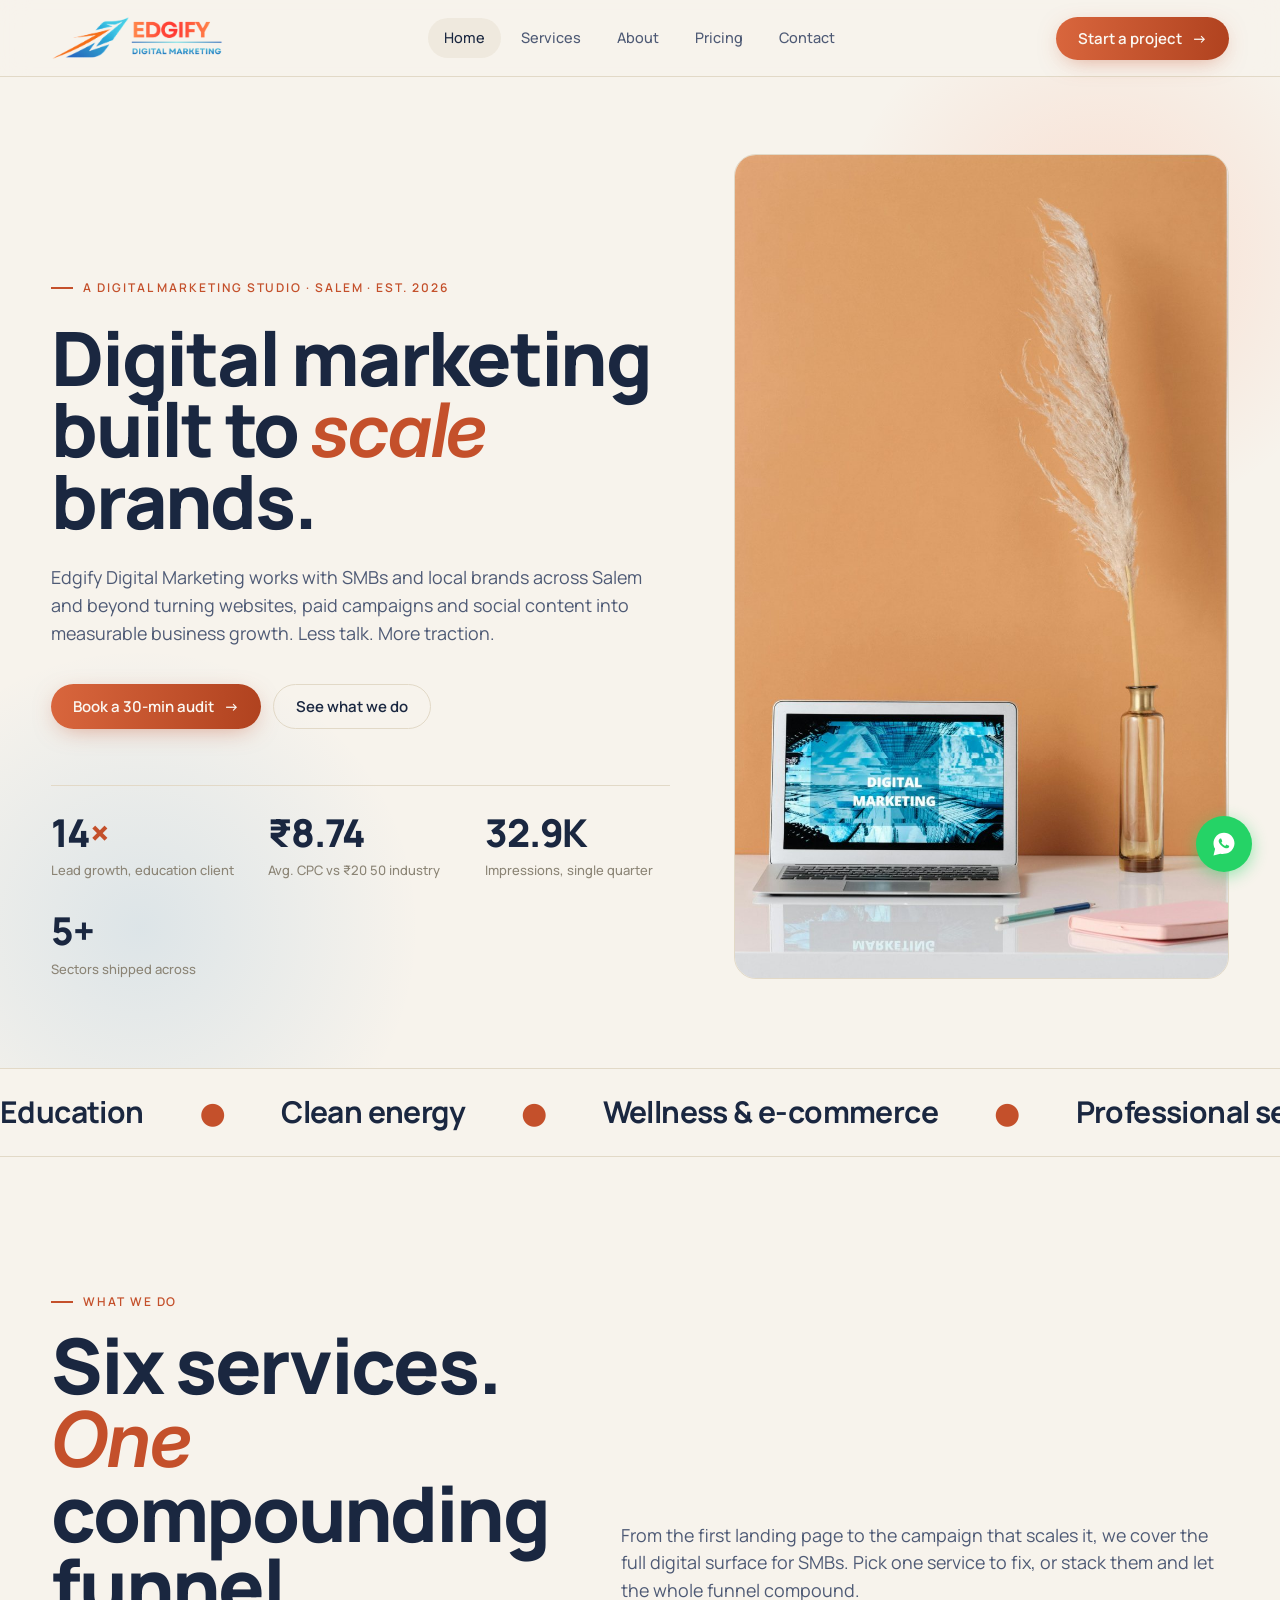
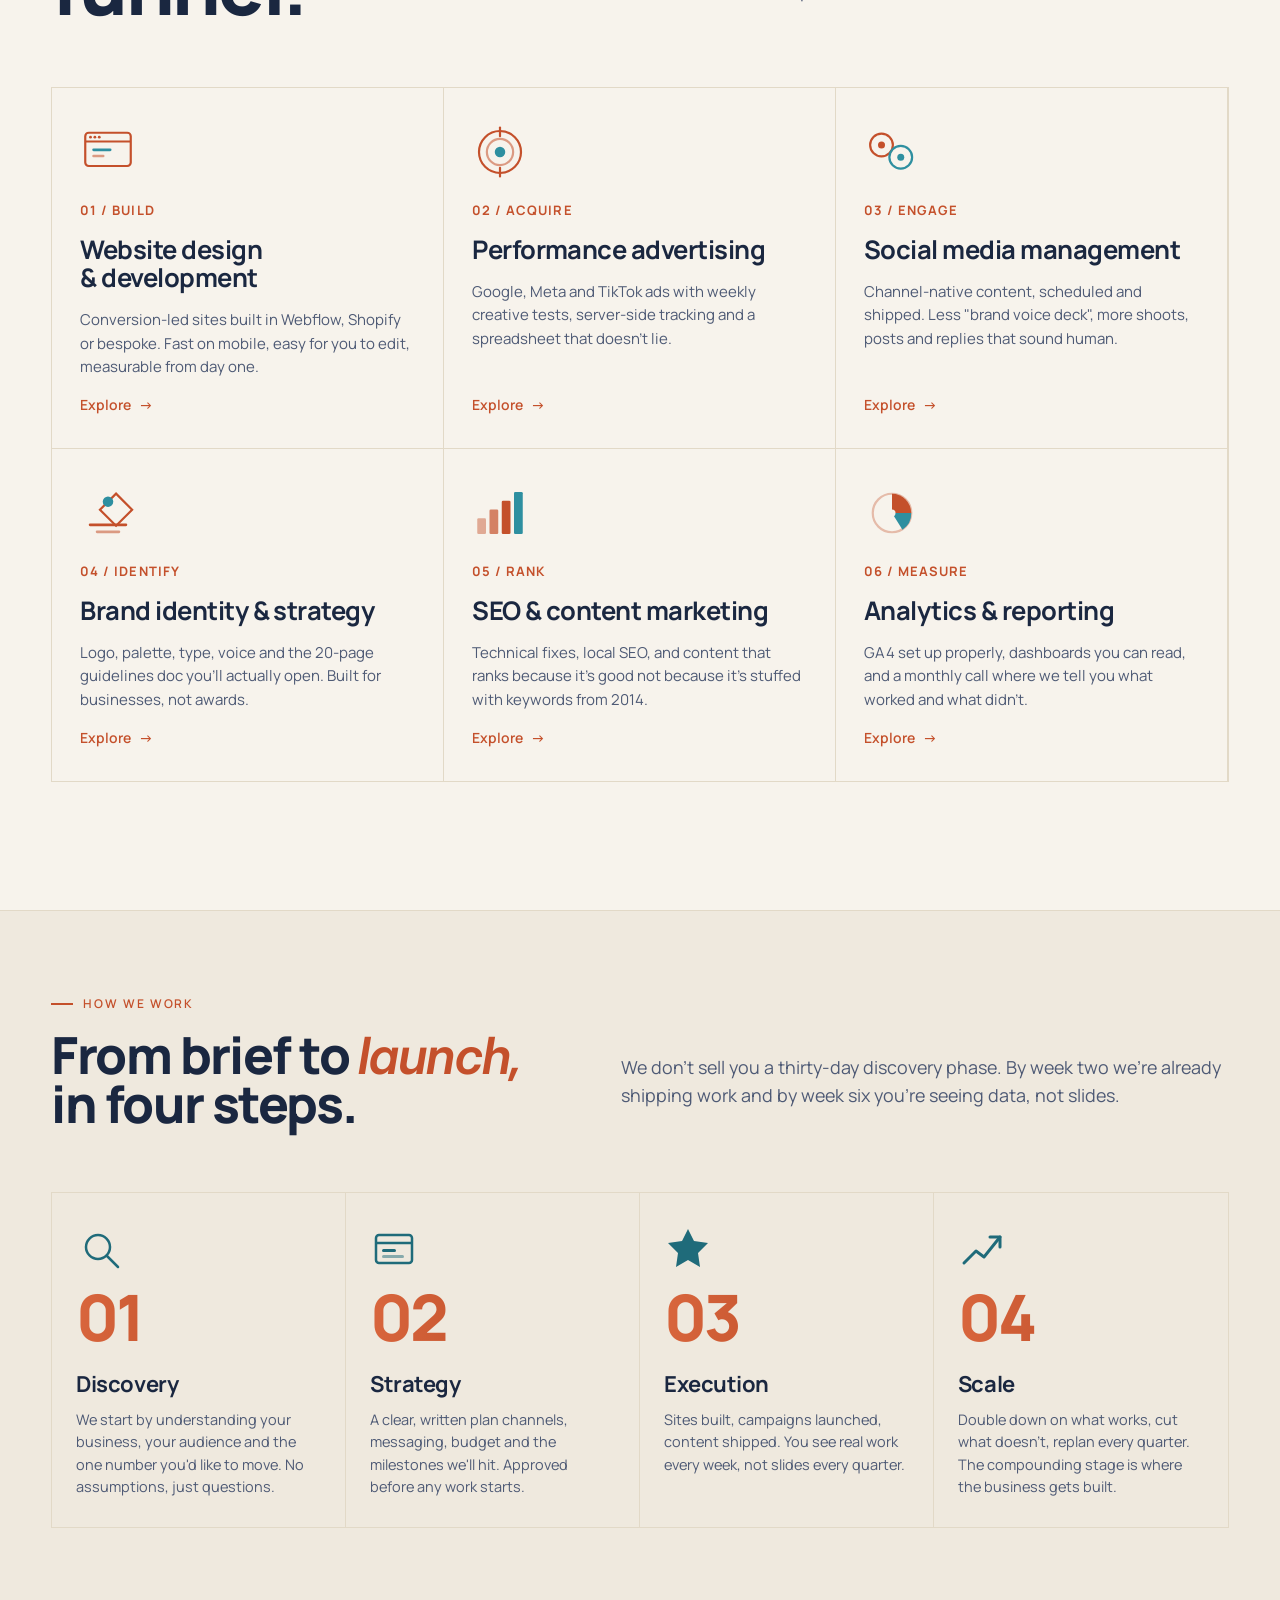
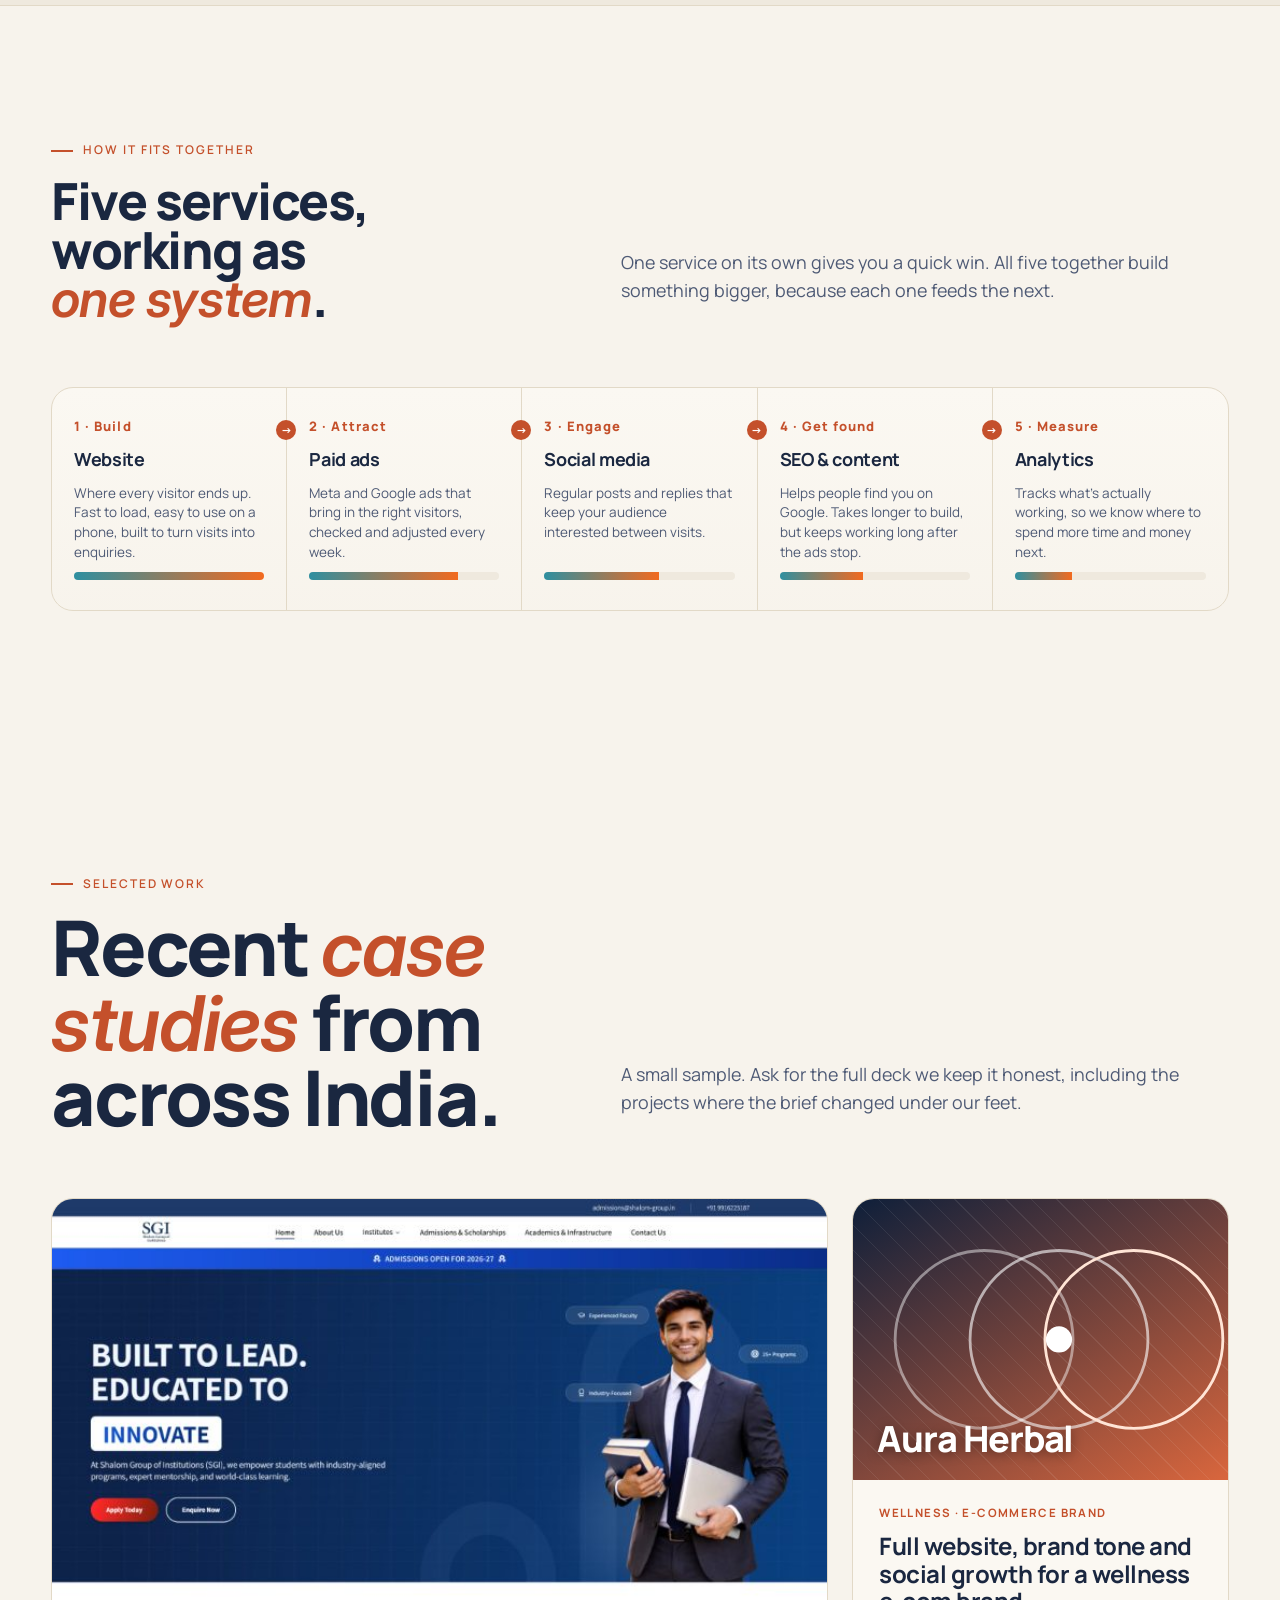
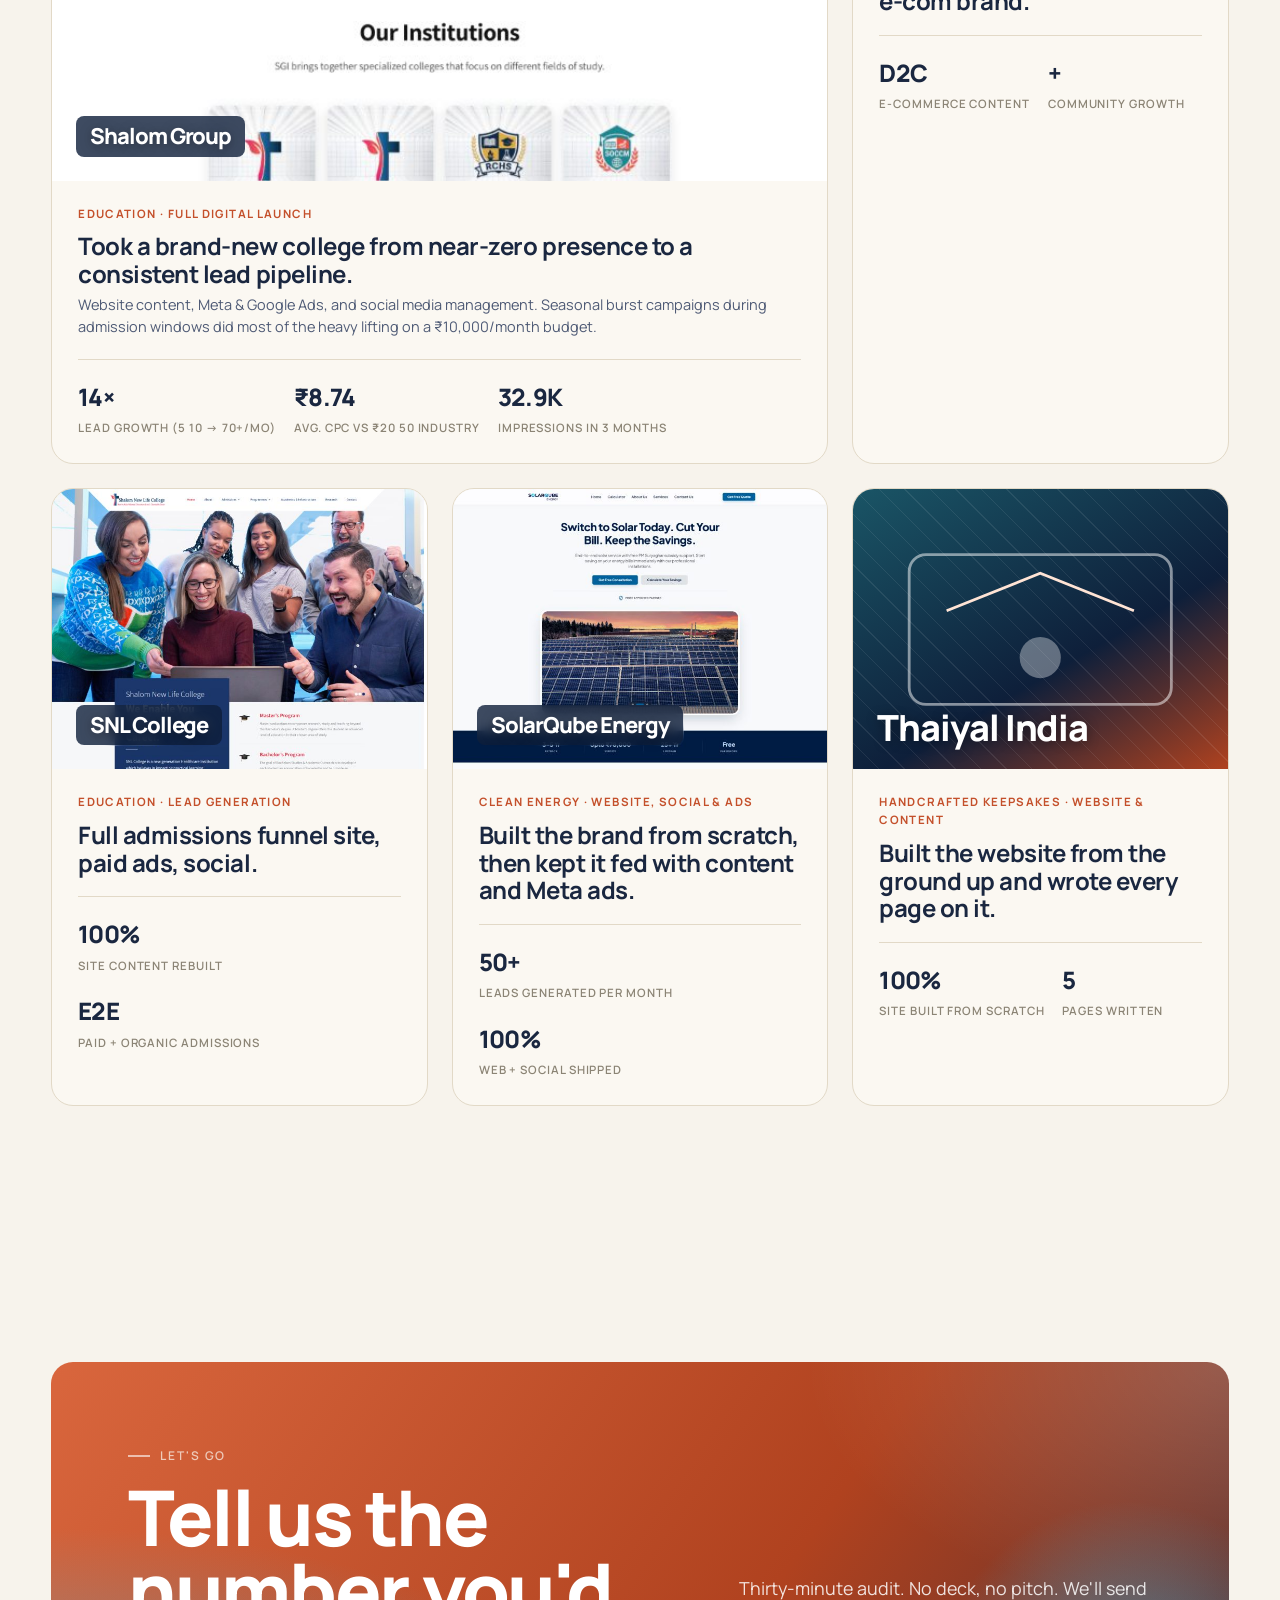
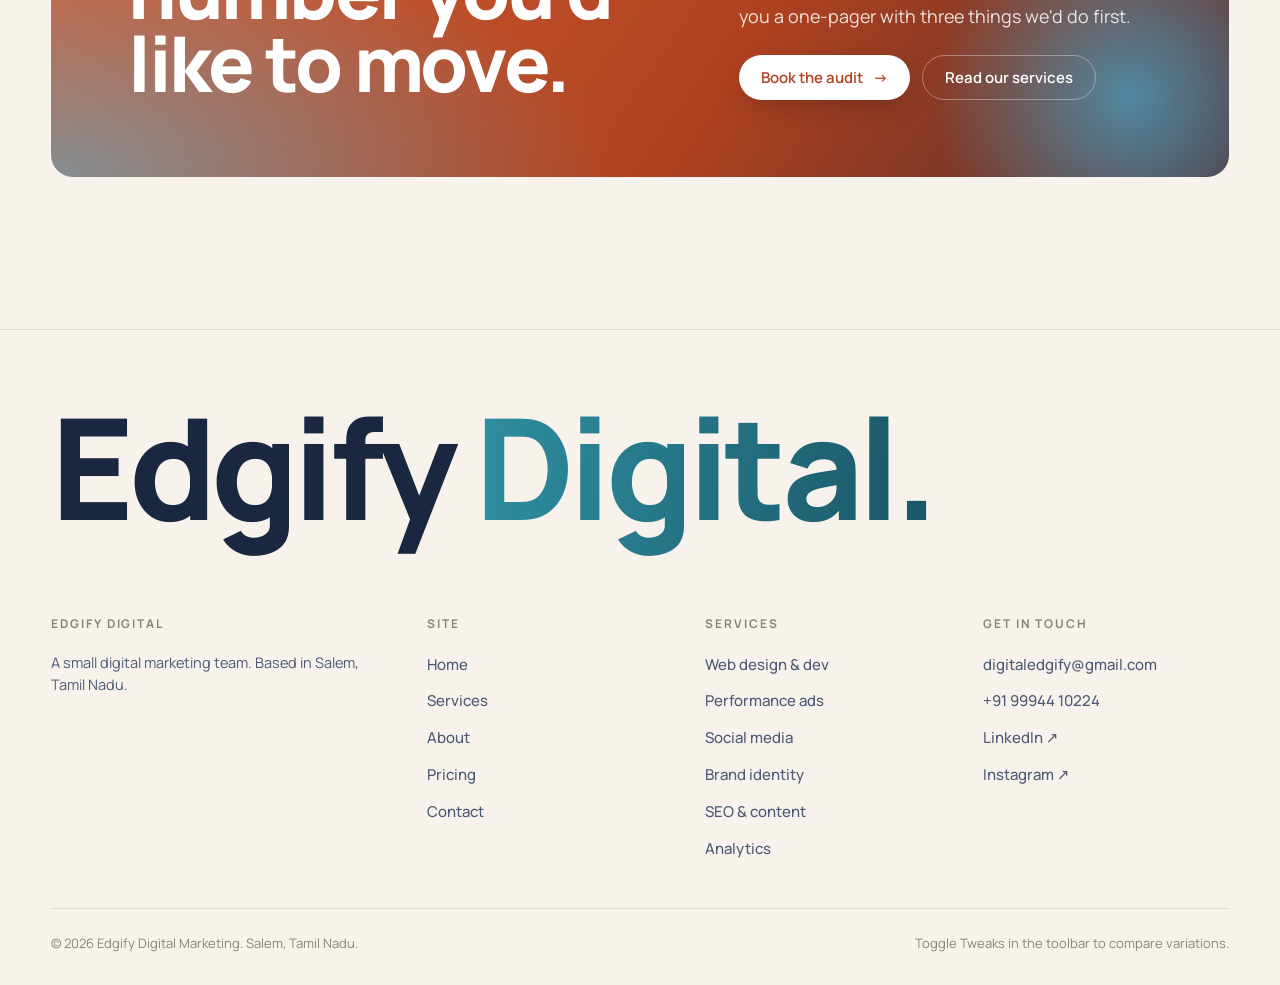
==== commit 4493aaf6: "Add files via upload" ====
--- a/index.html
+++ b/index.html
@@ -1,6 +1,20 @@
 <!DOCTYPE html>
 <html lang="en" data-variation="editorial">
 <head>
+<!-- Meta Pixel Code -->
+<script>
+!function(f,b,e,v,n,t,s)
+{if(f.fbq)return;n=f.fbq=function(){n.callMethod?
+n.callMethod.apply(n,arguments):n.queue.push(arguments)};
+if(!f._fbq)f._fbq=n;n.push=n;n.loaded=!0;n.version='2.0';
+n.queue=[];t=b.createElement(e);t.async=!0;
+t.src=v;s=b.getElementsByTagName(e)[0];
+s.parentNode.insertBefore(t,s)}(window, document,'script',
+'https://connect.facebook.net/en_US/fbevents.js');
+fbq('init', '1009293238755650');
+fbq('track', 'PageView');
+</script>
+<!-- End Meta Pixel Code -->
 <meta charset="UTF-8" />
 <meta name="viewport" content="width=device-width, initial-scale=1.0" />
 <!-- Google Tag Manager -->
@@ -10,11 +24,44 @@
 'https://www.googletagmanager.com/gtm.js?id='+i+dl;f.parentNode.insertBefore(j,f);
 })(window,document,'script','dataLayer','GTM-NL3HXFH4');</script>
 <!-- End Google Tag Manager -->
-<title>Edgify Digital Marketing that moves the needle for SMBs</title>
-<meta name="description" content="A digital agency for local businesses. Websites, paid media, SEO, social, and brand identity that compounds." />
+<title>Edgify Digital Marketing | Web, Ads &amp; Social for Salem SMBs</title>
+<meta name="description" content="Digital marketing agency in Salem, Tamil Nadu. Websites, Meta &amp; Google ads, social media and SEO that turn into real leads for small businesses." />
+<link rel="canonical" href="https://www.edgifydigital.in/" />
+<meta property="og:type" content="website" />
+<meta property="og:site_name" content="Edgify Digital Marketing" />
+<meta property="og:title" content="Edgify Digital Marketing | Web, Ads &amp; Social for Salem SMBs" />
+<meta property="og:description" content="Digital marketing agency in Salem, Tamil Nadu. Websites, Meta &amp; Google ads, social media and SEO that turn into real leads for small businesses." />
+<meta property="og:url" content="https://www.edgifydigital.in/" />
+<meta property="og:image" content="https://www.edgifydigital.in/assets/hero-photo.jpg" />
+<meta name="twitter:card" content="summary_large_image" />
+<meta name="twitter:title" content="Edgify Digital Marketing | Web, Ads &amp; Social for Salem SMBs" />
+<meta name="twitter:description" content="Digital marketing agency in Salem, Tamil Nadu. Websites, Meta &amp; Google ads, social media and SEO that turn into real leads for small businesses." />
+<meta name="robots" content="index, follow" />
+<script type="application/ld+json">
+{
+ "@context": "https://schema.org",
+ "@type": "MarketingAgency",
+ "name": "Edgify Digital Marketing",
+ "url": "https://www.edgifydigital.in/",
+ "image": "https://www.edgifydigital.in/assets/hero-photo.jpg",
+ "description": "Digital marketing agency offering website design, paid advertising, social media management, SEO and content marketing for small and medium businesses.",
+ "address": {
+ "@type": "PostalAddress",
+ "addressLocality": "Salem",
+ "addressRegion": "Tamil Nadu",
+ "addressCountry": "IN"
+ },
+ "areaServed": "Tamil Nadu",
+ "sameAs": []
+}
+</script>
 <link rel="stylesheet" href="assets/styles.css" />
 </head>
 <body data-screen-label="Home">
+<!-- Meta Pixel (noscript) -->
+<noscript><img height="1" width="1" style="display:none"
+src="https://www.facebook.com/tr?id=1009293238755650&ev=PageView&noscript=1"
+/></noscript>
 <!-- Google Tag Manager (noscript) -->
 <noscript><iframe src="https://www.googletagmanager.com/ns.html?id=GTM-NL3HXFH4"
 height="0" width="0" style="display:none;visibility:hidden"></iframe></noscript>
@@ -286,44 +333,44 @@
  <div class="container">
  <div class="section-head">
  <div>
- <div class="eyebrow">The compounding funnel</div>
- <h2 class="display h-md" style="margin-top:16px;">One service fixes a leak. <span class="ital">Five</span> build a flywheel.</h2>
+ <div class="eyebrow">How it fits together</div>
+ <h2 class="display h-md" style="margin-top:16px;">Five services, working as <span class="ital">one system</span>.</h2>
  </div>
  <p class="lede">
- Each stage feeds the next. Start anywhere but the brands that pull
- ahead are the ones running all five in step.
+ One service on its own gives you a quick win. All five together
+ build something bigger, because each one feeds the next.
  </p>
  </div>
 
  <div class="funnel" aria-label="Marketing funnel">
  <div class="funnel-stage">
- <div class="funnel-num">01 / BUILD</div>
+ <div class="funnel-num">1 · Build</div>
  <h5>Website</h5>
- <p>The destination every channel points to. Fast, mobile-first, conversion-led.</p>
+ <p>Where every visitor ends up. Fast to load, easy to use on a phone, built to turn visits into enquiries.</p>
  <div class="funnel-bar"><span style="width:100%"></span></div>
  </div>
  <div class="funnel-stage">
- <div class="funnel-num">02 / ACQUIRE</div>
- <h5>Paid media</h5>
- <p>Targeted traffic at the right cost. Tests weekly, scales monthly.</p>
+ <div class="funnel-num">2 · Attract</div>
+ <h5>Paid ads</h5>
+ <p>Meta and Google ads that bring in the right visitors, checked and adjusted every week.</p>
  <div class="funnel-bar"><span style="width:78%"></span></div>
  </div>
  <div class="funnel-stage">
- <div class="funnel-num">03 / ENGAGE</div>
- <h5>Social</h5>
- <p>Channel-native content that warms cold audiences and keeps warm ones around.</p>
+ <div class="funnel-num">3 · Engage</div>
+ <h5>Social media</h5>
+ <p>Regular posts and replies that keep your audience interested between visits.</p>
  <div class="funnel-bar"><span style="width:60%"></span></div>
  </div>
  <div class="funnel-stage">
- <div class="funnel-num">04 / RANK</div>
+ <div class="funnel-num">4 · Get found</div>
  <h5>SEO &amp; content</h5>
- <p>The compounding channel. Slow to start, hard to displace once it's earning.</p>
+ <p>Helps people find you on Google. Takes longer to build, but keeps working long after the ads stop.</p>
  <div class="funnel-bar"><span style="width:44%"></span></div>
  </div>
  <div class="funnel-stage">
- <div class="funnel-num">05 / MEASURE</div>
+ <div class="funnel-num">5 · Measure</div>
  <h5>Analytics</h5>
- <p>The feedback loop that tells the other four what to do more of.</p>
+ <p>Tracks what's actually working, so we know where to spend more time and money next.</p>
  <div class="funnel-bar"><span style="width:30%"></span></div>
  </div>
  </div>
@@ -409,28 +456,30 @@
  <span class="thumb-label">SolarQube Energy</span>
  </div>
  <div class="case-body">
- <div class="case-tag">Clean energy · Brand launch</div>
- <h4>Built a clean-energy brand from scratch identity, site, social.</h4>
+ <div class="case-tag">Clean energy · Website, social &amp; ads</div>
+ <h4>Built the brand from scratch, then kept it fed with content and Meta ads.</h4>
  <div class="case-result">
- <div><div class="num">0→01</div><div class="lbl">Brand built ground up</div></div>
+ <div><div class="num">50+</div><div class="lbl">Leads generated per month</div></div>
  <div><div class="num">100%</div><div class="lbl">Web + social shipped</div></div>
  </div>
  </div>
  </article>
 
  <article class="case case-half">
- <div class="case-thumb t-5 has-shot">
- <div class="case-shot" style="--shot-end:-74.3%;--shot-dur:5s;">
- <img src="assets/case-srgs.jpg" alt="SRGS / Shri Ram Global School website" loading="lazy"/>
- </div>
- <span class="thumb-label">SRGS &amp; Varnika</span>
+ <div class="case-thumb t-5">
+ <svg class="thumb-art" viewBox="0 0 400 300" preserveAspectRatio="xMidYMid slice" aria-hidden="true">
+ <rect x="60" y="70" width="280" height="160" rx="18" fill="none" stroke="rgba(255,255,255,0.5)" stroke-width="3"/>
+ <path d="M100 130 L200 90 L300 130" fill="none" stroke="#FFE4D5" stroke-width="3"/>
+ <circle cx="200" cy="180" r="22" fill="rgba(255,255,255,0.35)"/>
+ </svg>
+ <span class="thumb-label">Thaiyal India</span>
  </div>
  <div class="case-body">
- <div class="case-tag">Professional services · Site revamp</div>
- <h4>Full content revamps brand language refresh and SEO-led page strategy.</h4>
+ <div class="case-tag">Handcrafted keepsakes · Website &amp; content</div>
+ <h4>Built the website from the ground up and wrote every page on it.</h4>
  <div class="case-result">
- <div><div class="num">2</div><div class="lbl">Websites relaunched</div></div>
- <div><div class="num">SEO</div><div class="lbl">Page strategy refresh</div></div>
+ <div><div class="num">100%</div><div class="lbl">Site built from scratch</div></div>
+ <div><div class="num">5</div><div class="lbl">Pages written</div></div>
  </div>
  </div>
  </article>
@@ -491,9 +540,9 @@
  <h5>Get in touch</h5>
  <ul>
  <li><a href="mailto:digitaledgify@gmail.com">digitaledgify@gmail.com</a></li>
- <li><a href="tel:+919994410224">+91 99944 10224</a></li>
- <li><a href="https://linkedin.com/in/snehapriya-karthikeyan-6699b81b1" target="_blank" rel="noopener">LinkedIn ↗</a></li>
- <li><a href="#">Instagram ↗</a></li>
+ <li><a href="tel:+919994410224" class="call-btn">+91 99944 10224</a></li>
+ <li><a href="https://www.linkedin.com/company/117165131/admin/dashboard/" target="_blank" rel="noopener">LinkedIn ↗</a></li>
+ <li><a href="https://www.instagram.com/edgifydigital_/" target="_blank" rel="noopener">Instagram ↗</a></li>
  </ul>
  </div>
  </div>
@@ -506,9 +555,10 @@
 
 <script src="assets/mobile-nav.js"></script>
 <script src="assets/tweaks.js"></script>
+<script src="assets/pixel-events.js"></script>
 
 <!-- WhatsApp Float Button -->
-<a href="https://api.whatsapp.com/send?phone=919994410224&text=Hi!%20I'd%20like%20to%20book%20a%20free%20consultation%20with%20Edgify." 
+<a href="https://wa.me/919994410224?text=Hi!%20I'd%20like%20to%20book%20a%20free%20consultation%20with%20Edgify." class="whatsapp-btn" 
    target="_blank" 
    rel="noopener"
    aria-label="Chat on WhatsApp"
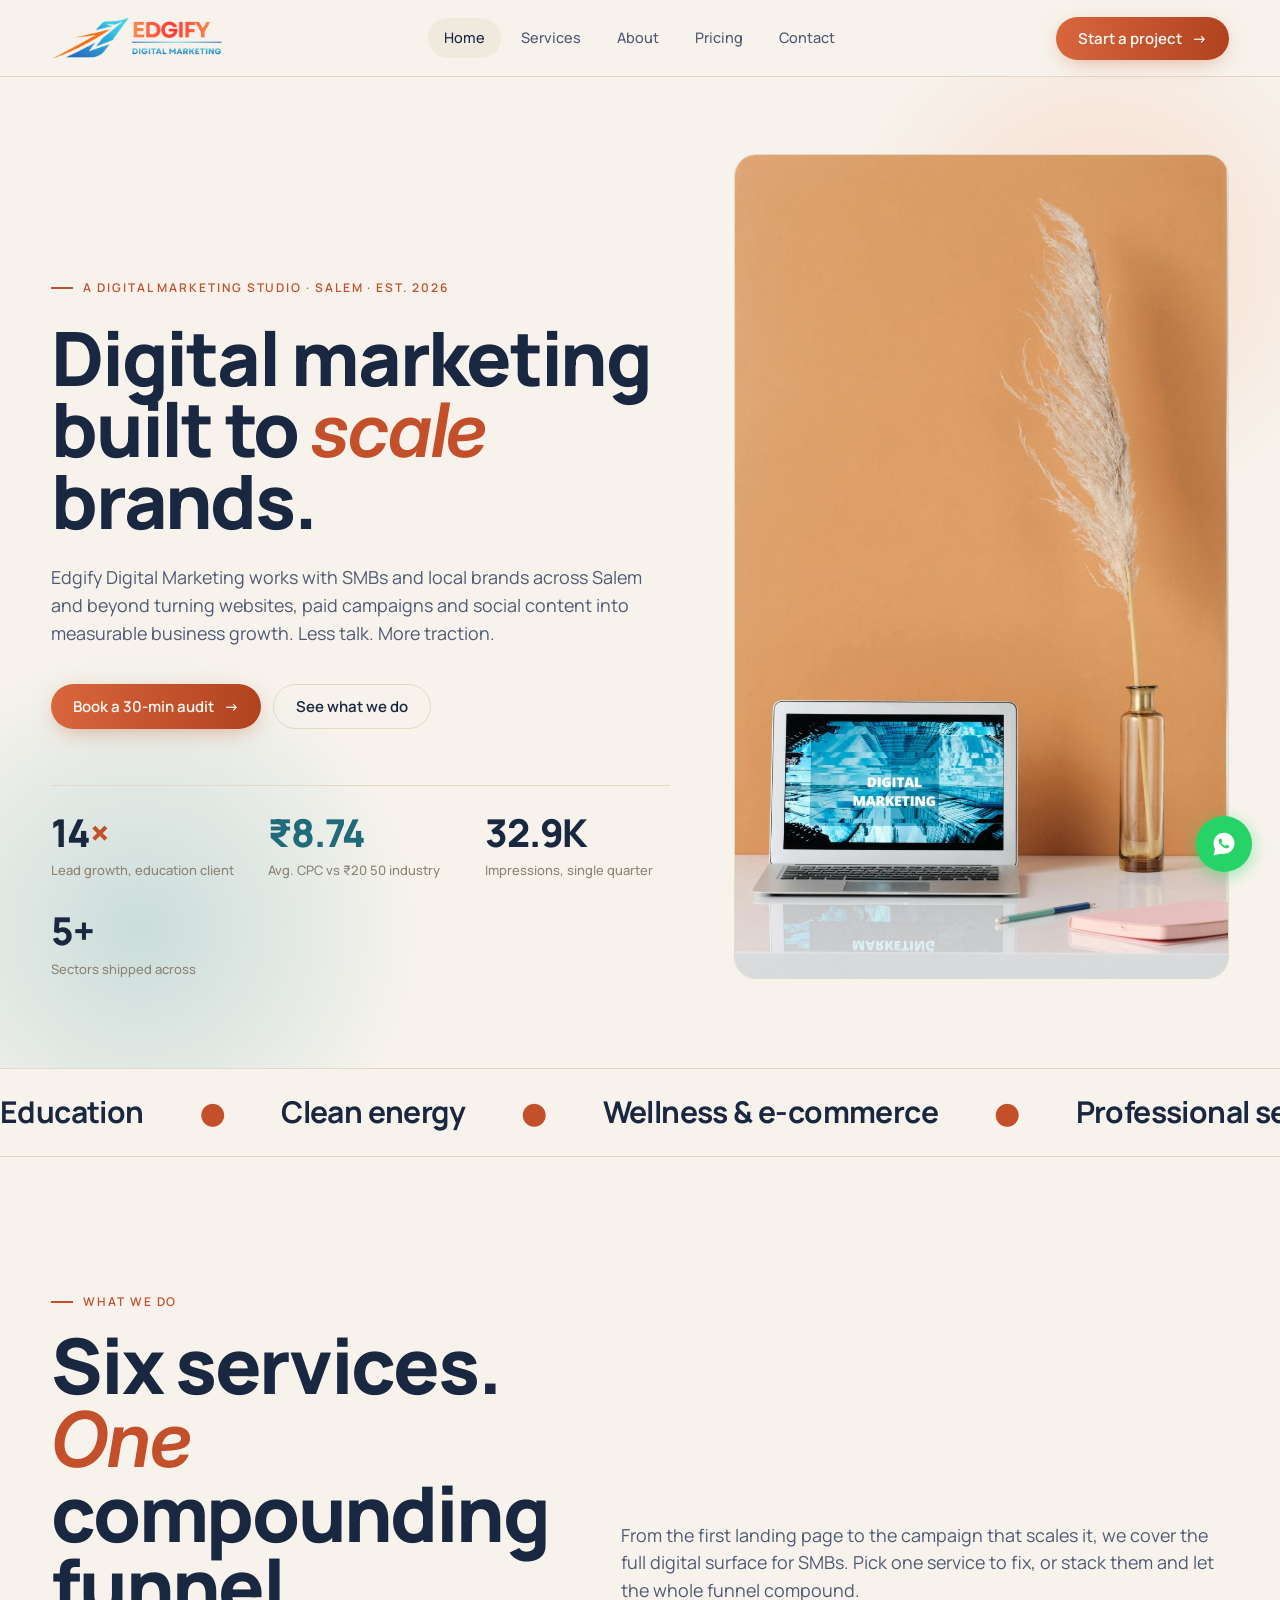
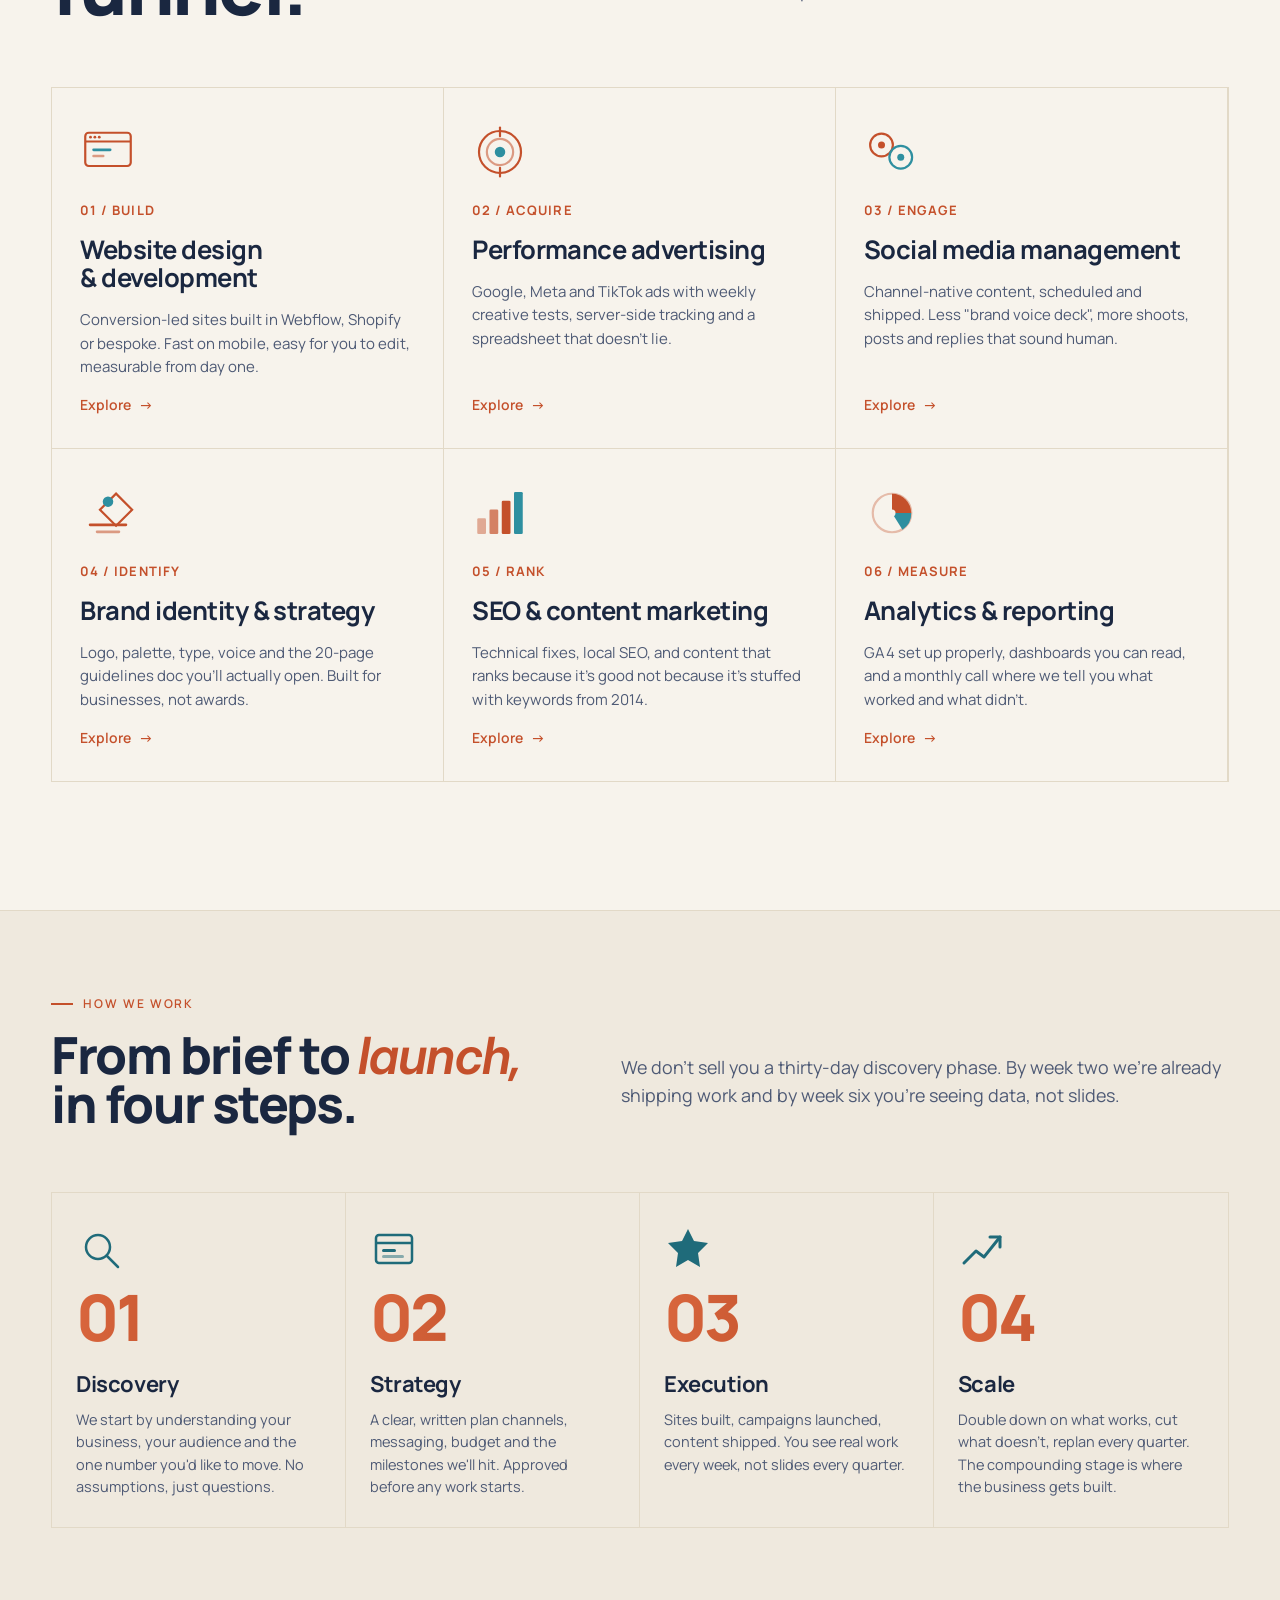
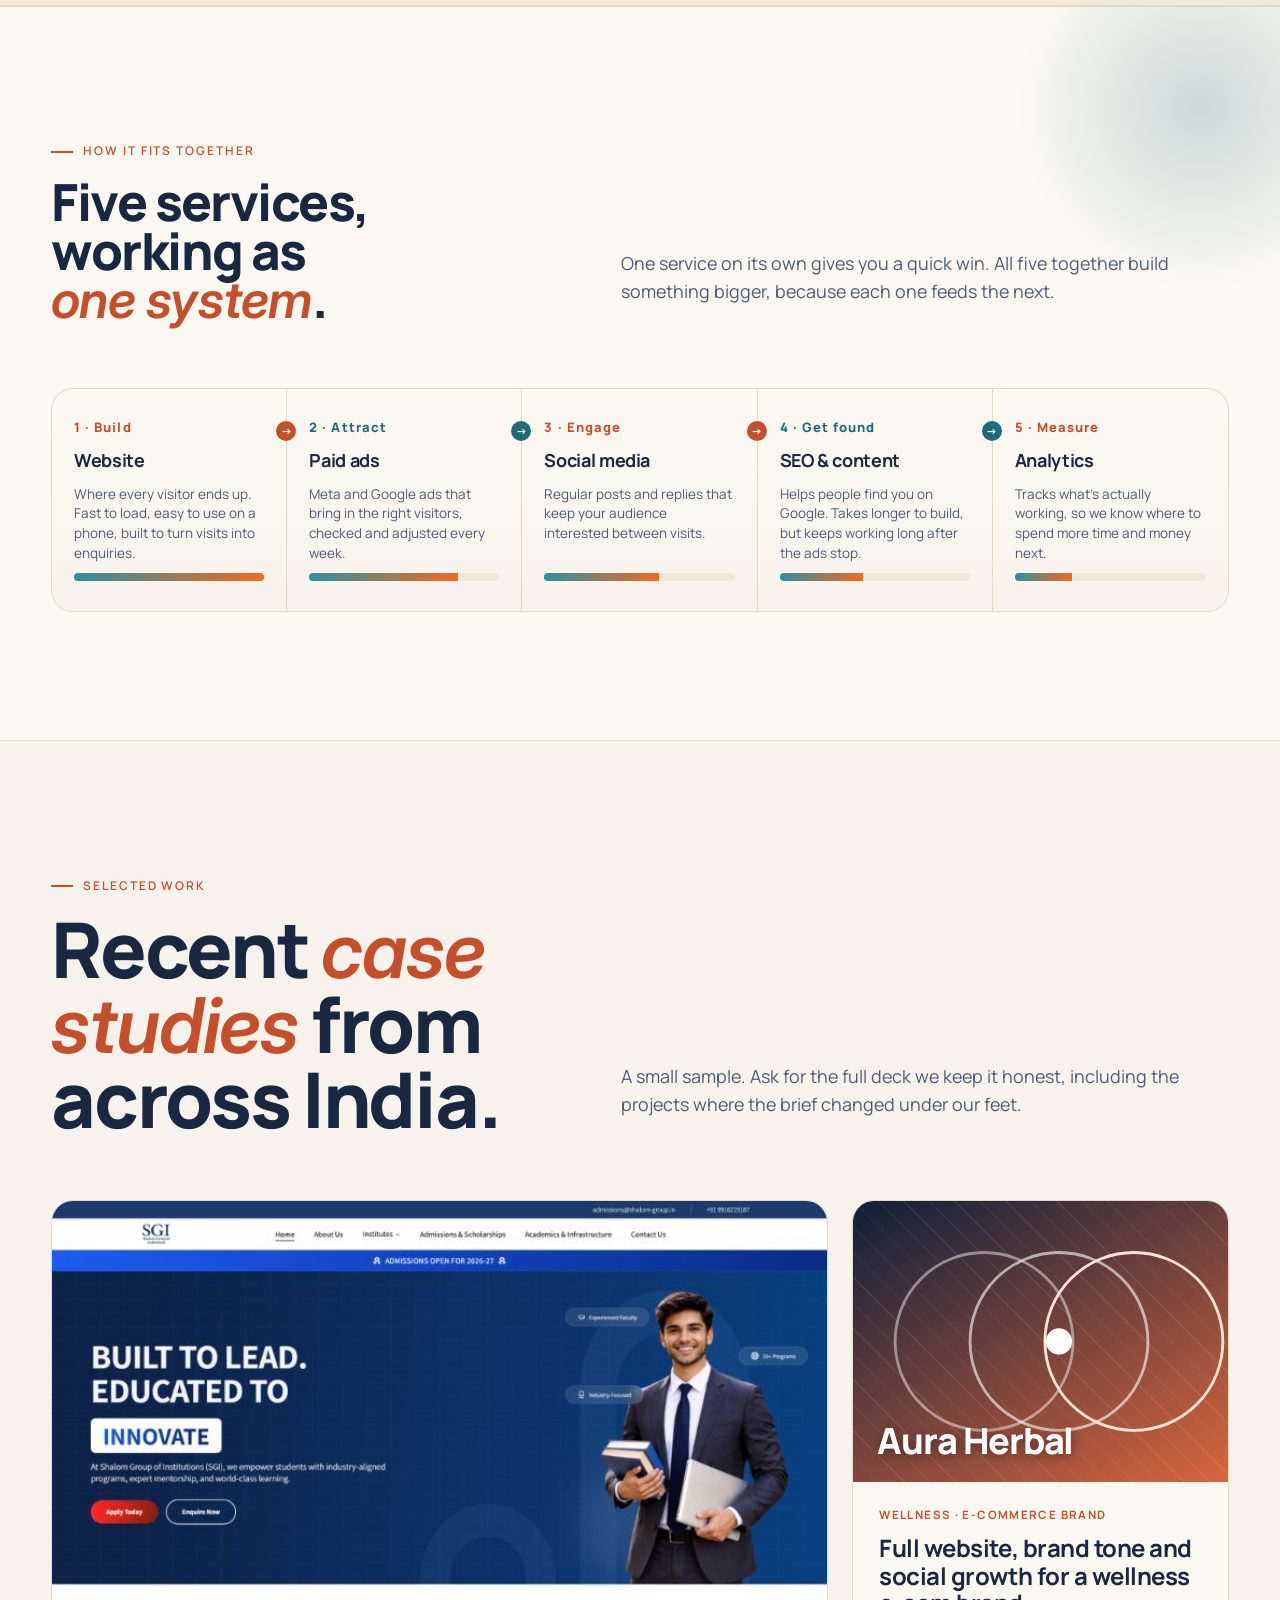
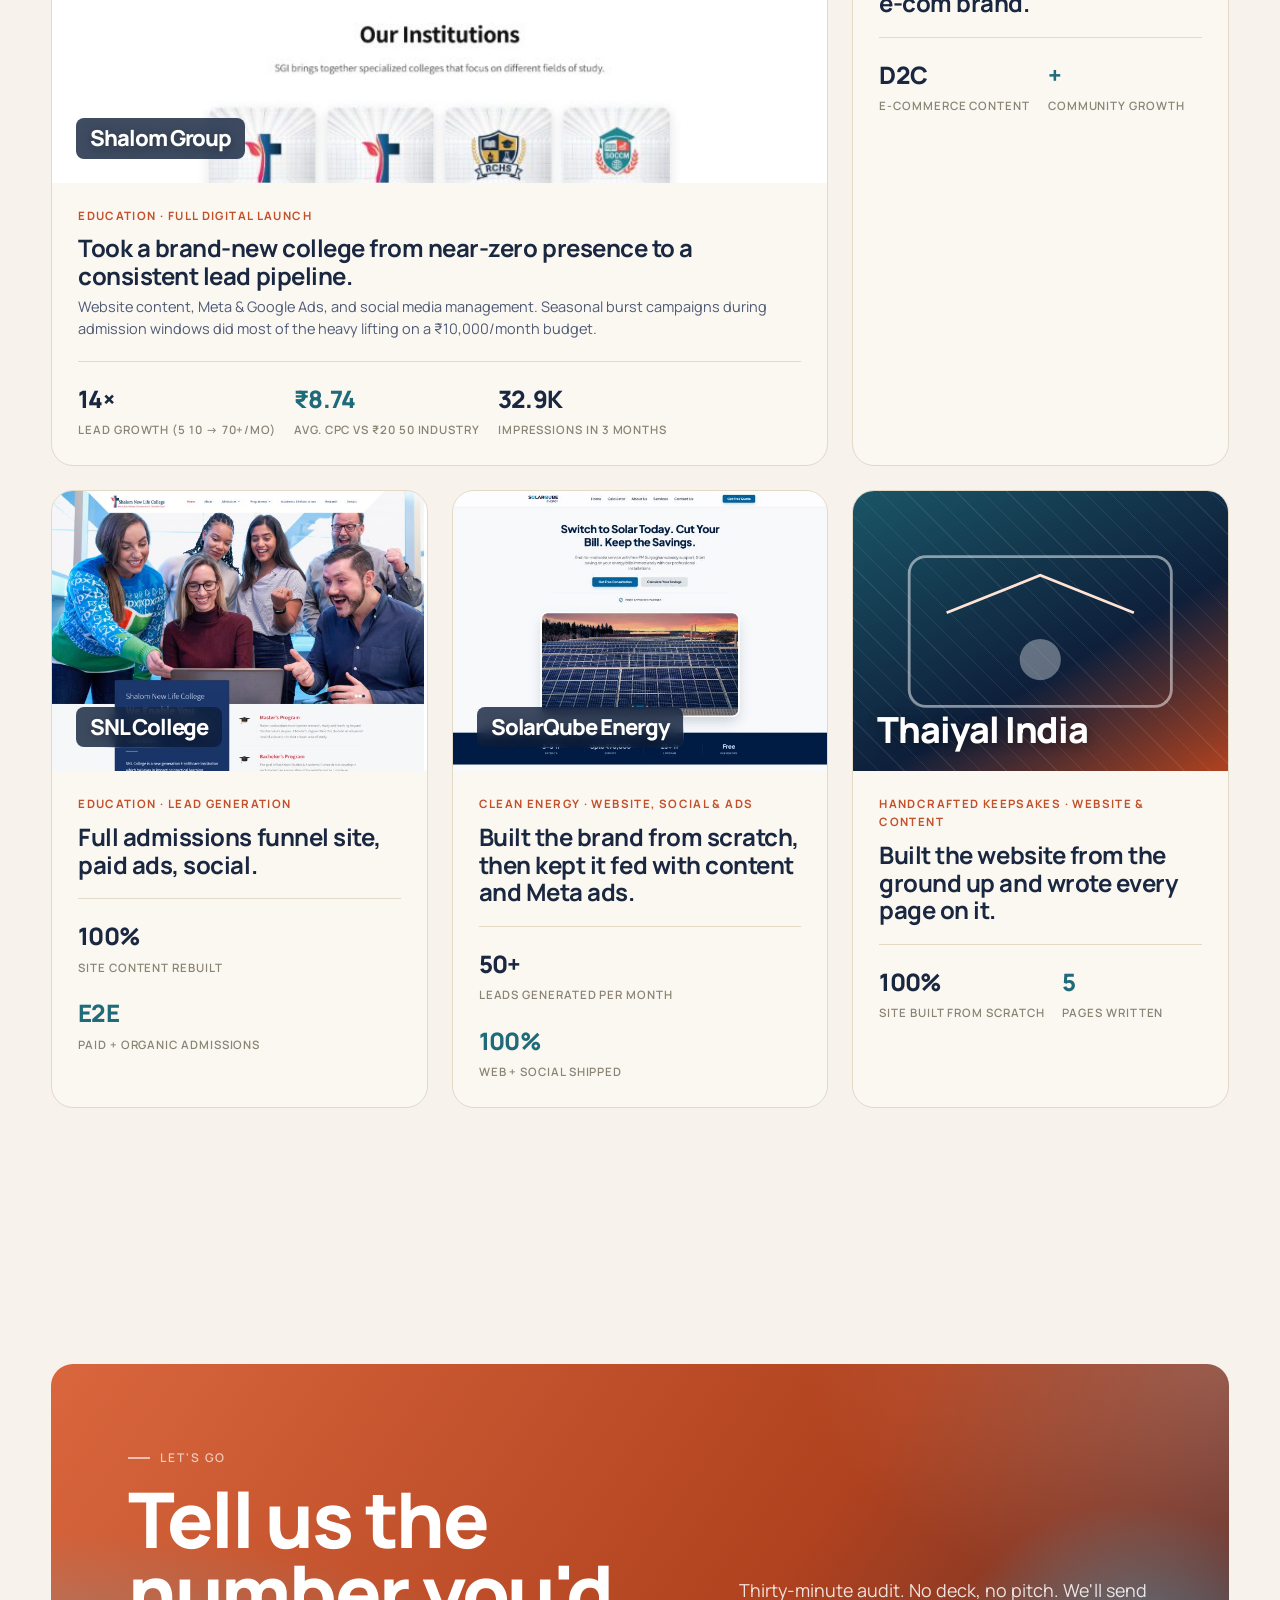
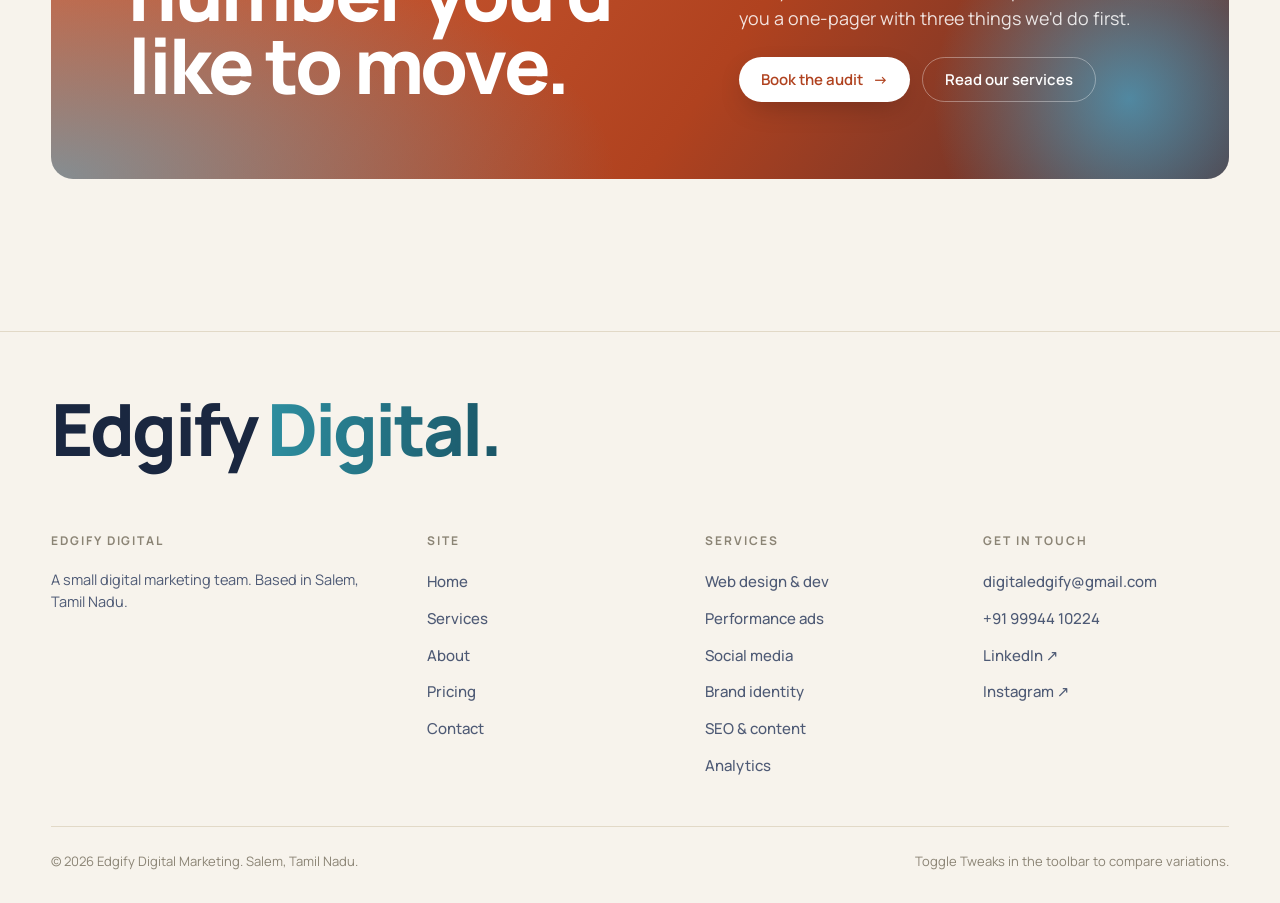
==== commit 3d7c83bc: "Add files via upload" ====
--- a/index.html
+++ b/index.html
@@ -329,7 +329,7 @@
 </section>
 
 <!-- ============== FUNNEL INFOGRAPHIC ============== -->
-<section class="section">
+<section class="section section-teal-tint">
  <div class="container">
  <div class="section-head">
  <div>
--- a/assets/styles.css
+++ b/assets/styles.css
@@ -286,6 +286,26 @@
 /* ---------- Hero ---------- */
 .hero { padding-top: clamp(48px, 6vw, 96px); padding-bottom: clamp(56px, 7vw, 120px); position: relative; overflow: hidden; }
 
+/* Section with a subtle teal tint + glow, used to break up long stretches of the same background */
+.section-teal-tint {
+  position: relative;
+  background: var(--surface);
+  border-block: 1px solid var(--line);
+  overflow: hidden;
+}
+.section-teal-tint::before {
+  content: "";
+  position: absolute;
+  right: -180px; top: -160px;
+  width: 520px; height: 520px;
+  background: radial-gradient(closest-side, color-mix(in oklab, var(--accent-2) 22%, transparent), transparent 70%);
+  pointer-events: none;
+}
+.section-teal-tint .container { position: relative; z-index: 1; }
+
+.hero-meta > div:nth-child(2) .num,
+.case-result > div:nth-child(2) .num { color: var(--accent-2); }
+
 /* glow background fixture */
 .hero::before {
   content: "";
@@ -310,8 +330,8 @@
   pointer-events: none;
   z-index: 0;
 }
-:root[data-variation="editorial"] .hero::before { background: radial-gradient(closest-side, rgba(255,107,59,0.16), transparent 70%); }
-:root[data-variation="editorial"] .hero::after  { background: radial-gradient(closest-side, rgba(31,124,200,0.12), transparent 70%); }
+:root[data-variation="editorial"] .hero::before { background: radial-gradient(closest-side, rgba(255,107,59,0.18), transparent 70%); }
+:root[data-variation="editorial"] .hero::after  { background: radial-gradient(closest-side, rgba(46,143,160,0.22), transparent 70%); }
 
 .hero .container { position: relative; z-index: 1; }
 
@@ -934,7 +954,7 @@
   font-family: var(--font-display);
   font-weight: 800;
   letter-spacing: -0.04em;
-  font-size: clamp(48px, 11vw, 168px);
+  font-size: clamp(32px, 6vw, 72px);
   line-height: 1.02;
   color: var(--text);
   text-wrap: balance;
@@ -1224,6 +1244,8 @@
   color: var(--accent);
   letter-spacing: 0.08em;
 }
+.funnel-stage:nth-child(even) .funnel-num { color: var(--accent-2); }
+.funnel-stage:nth-child(even)::after { background: var(--accent-2); }
 .funnel-stage h5 {
   font-family: var(--font-display);
   font-weight: 700;
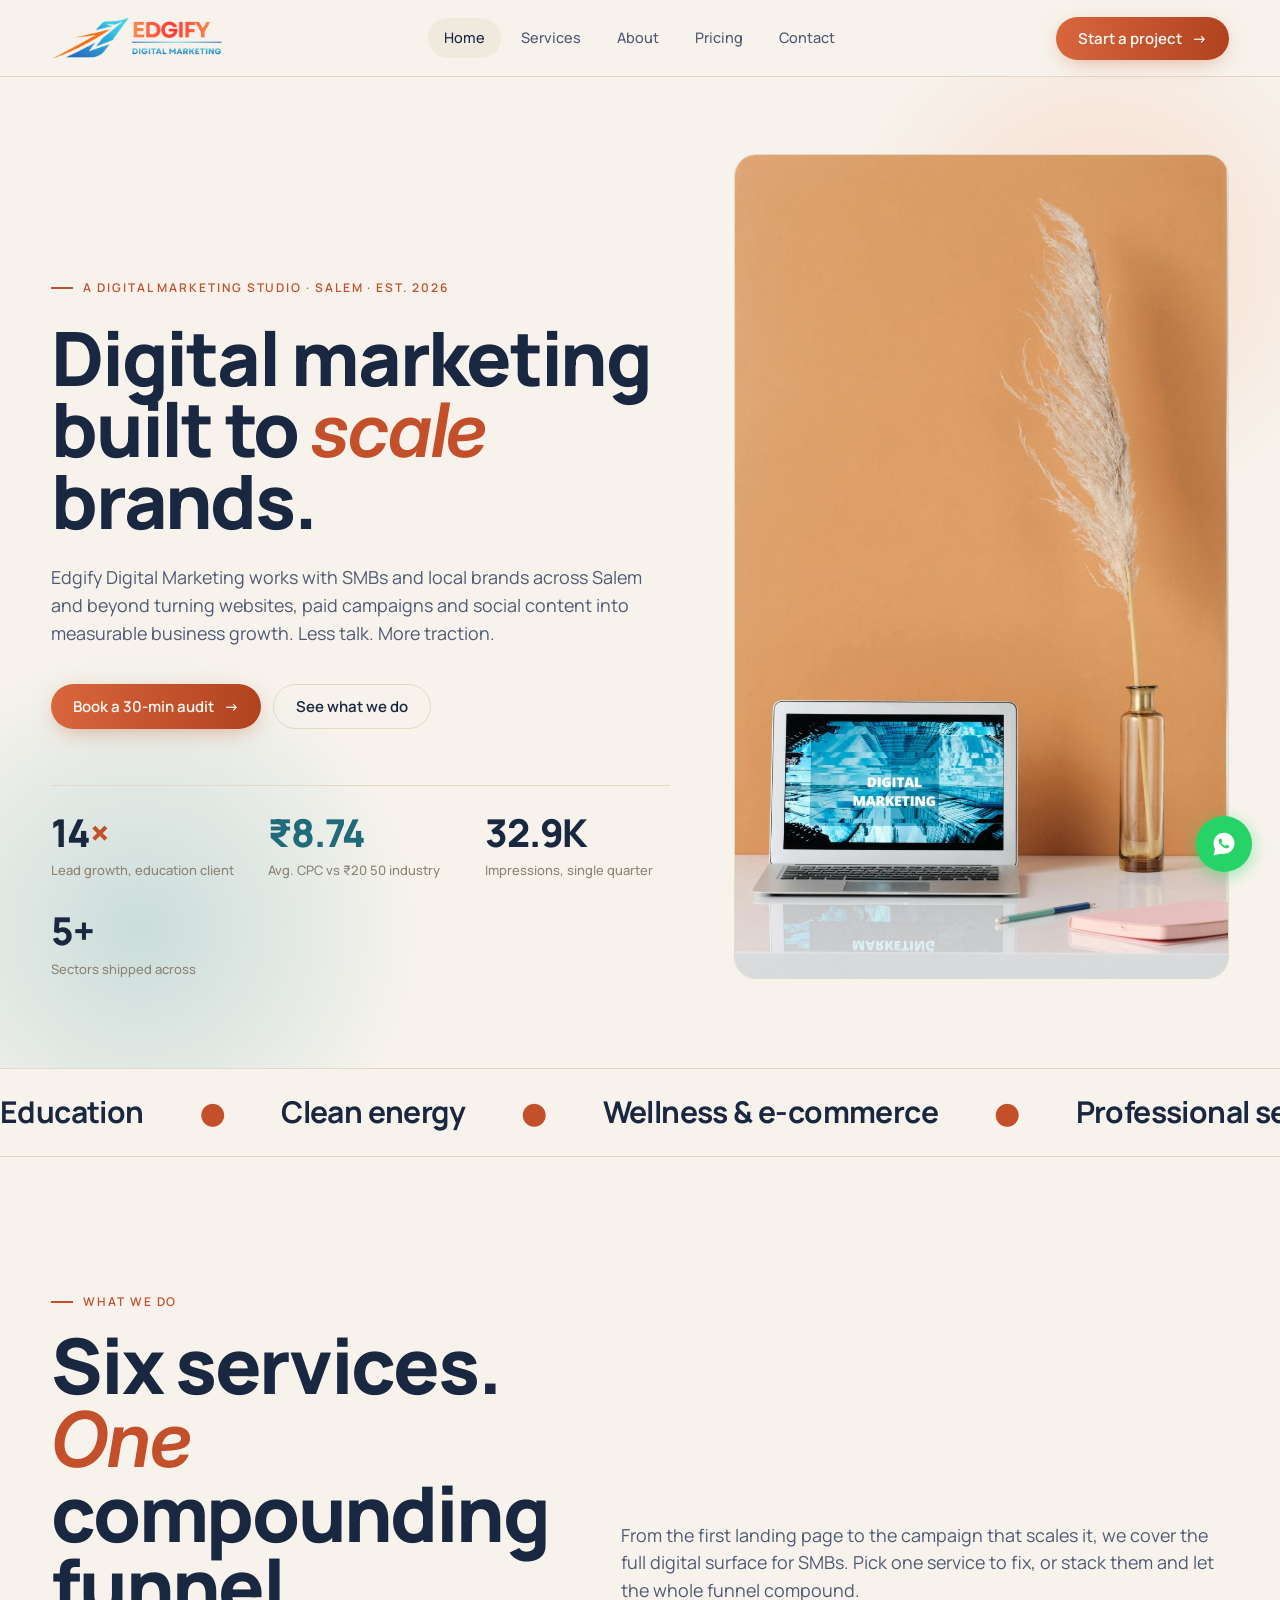
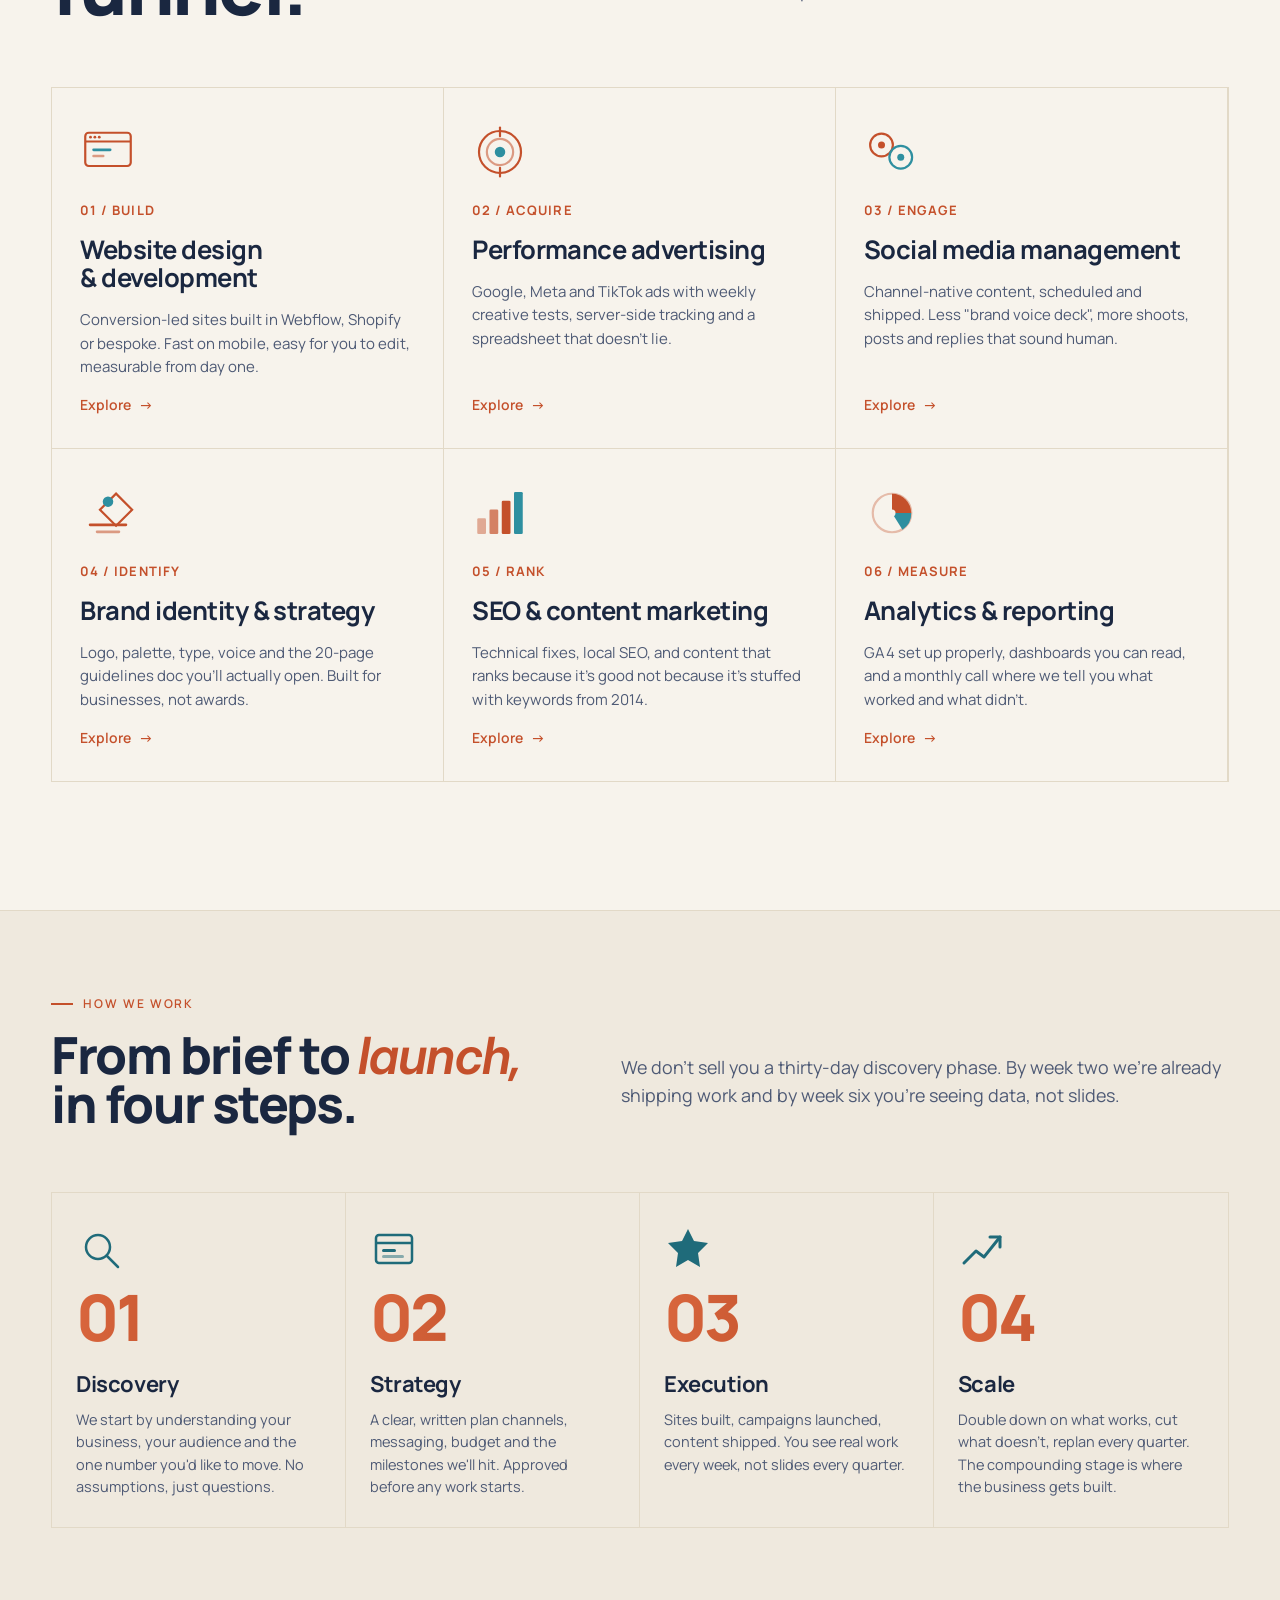
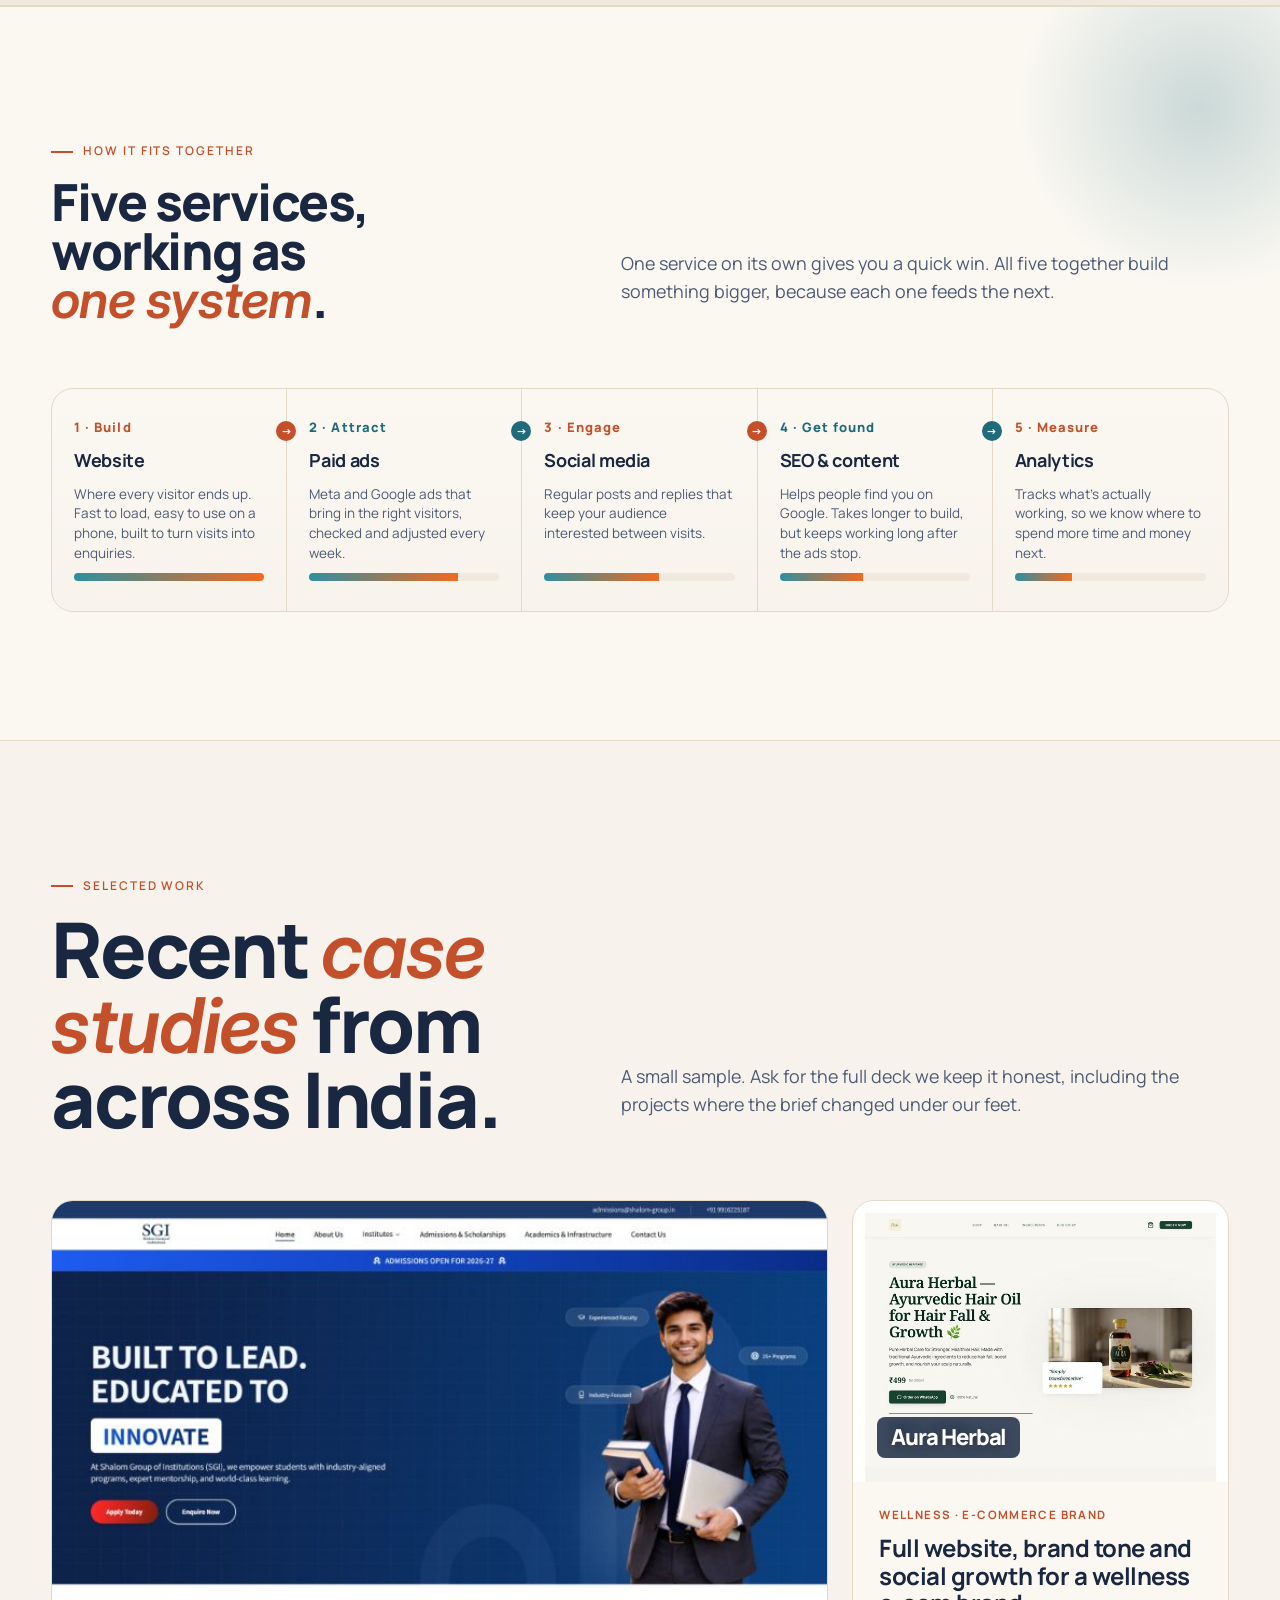
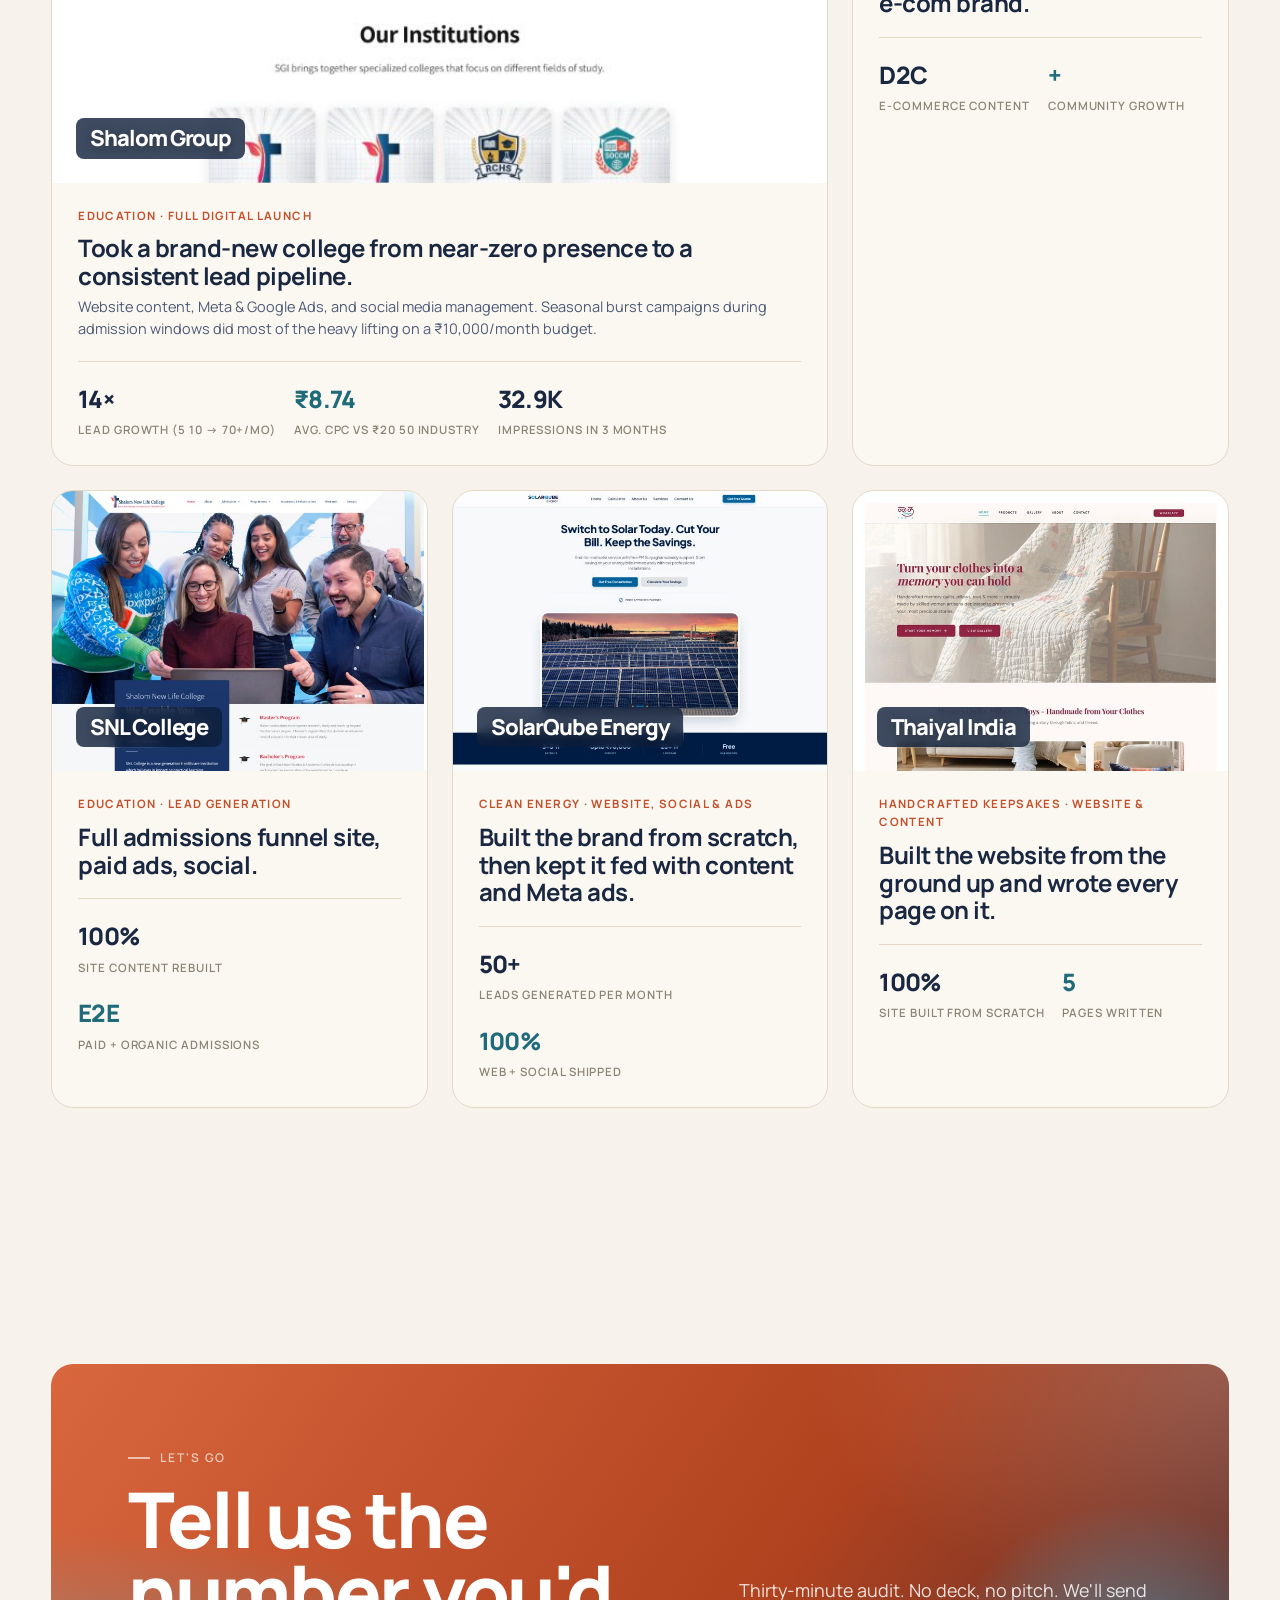
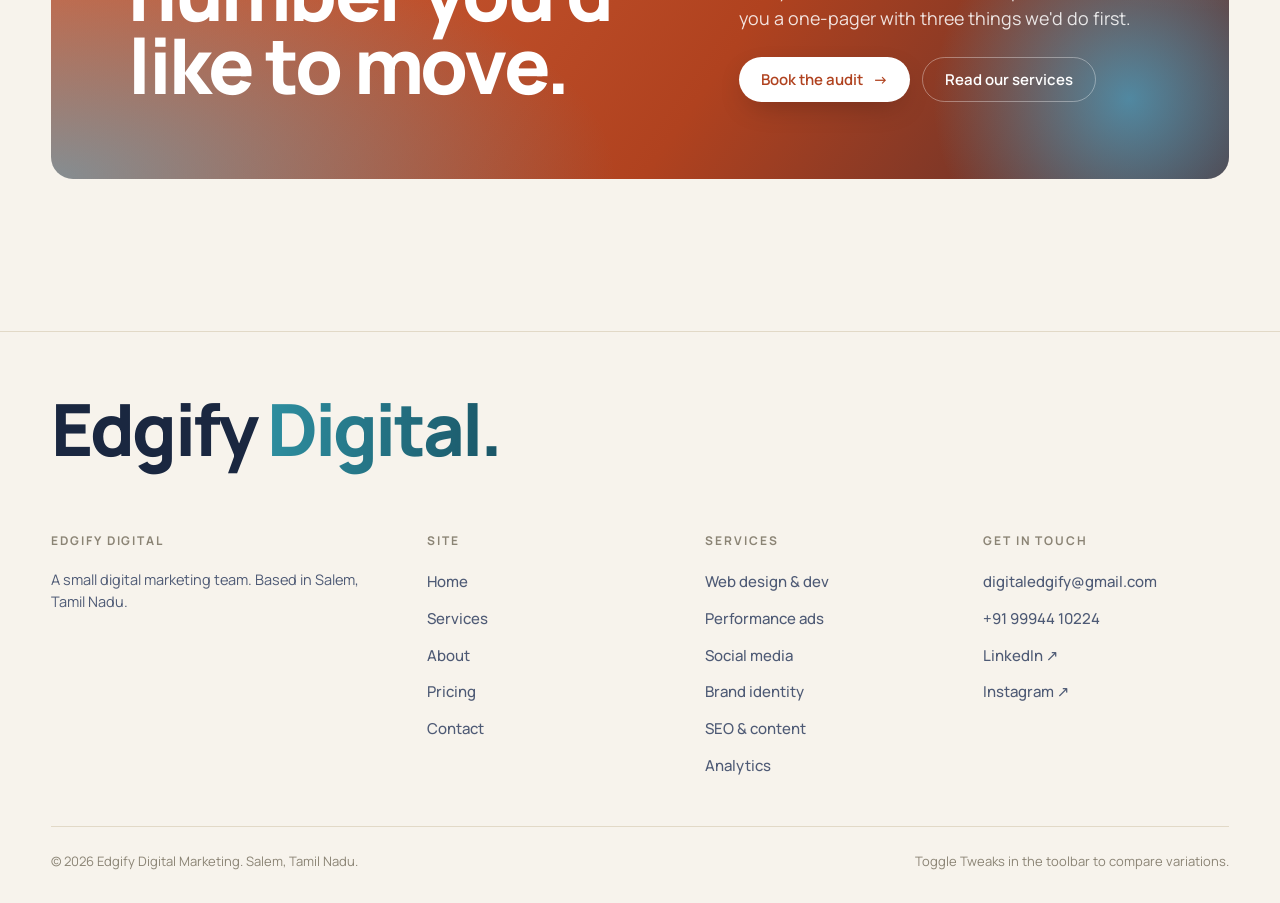
==== commit d751d609: "Add files via upload" ====
--- a/index.html
+++ b/index.html
@@ -412,13 +412,10 @@
  </article>
 
  <article class="case case-half">
- <div class="case-thumb t-4">
- <svg class="thumb-art" viewBox="0 0 400 300" preserveAspectRatio="xMidYMid slice" aria-hidden="true">
- <circle cx="140" cy="150" r="95" fill="none" stroke="rgba(255,255,255,0.45)" stroke-width="3"/>
- <circle cx="220" cy="150" r="95" fill="none" stroke="rgba(255,255,255,0.6)" stroke-width="3"/>
- <circle cx="300" cy="150" r="95" fill="none" stroke="#FFE4D5" stroke-width="3"/>
- <circle cx="220" cy="150" r="14" fill="#FFFFFF"/>
- </svg>
+ <div class="case-thumb t-4 has-shot">
+ <div class="case-shot" style="--shot-end:-82%;--shot-dur:7s;">
+ <img src="assets/case-aura.jpg" alt="Aura Herbal website" loading="lazy"/>
+ </div>
  <span class="thumb-label">Aura Herbal</span>
  </div>
  <div class="case-body">
@@ -466,12 +463,10 @@
  </article>
 
  <article class="case case-half">
- <div class="case-thumb t-5">
- <svg class="thumb-art" viewBox="0 0 400 300" preserveAspectRatio="xMidYMid slice" aria-hidden="true">
- <rect x="60" y="70" width="280" height="160" rx="18" fill="none" stroke="rgba(255,255,255,0.5)" stroke-width="3"/>
- <path d="M100 130 L200 90 L300 130" fill="none" stroke="#FFE4D5" stroke-width="3"/>
- <circle cx="200" cy="180" r="22" fill="rgba(255,255,255,0.35)"/>
- </svg>
+ <div class="case-thumb t-5 has-shot">
+ <div class="case-shot" style="--shot-end:-76.2%;--shot-dur:5s;">
+ <img src="assets/case-thaiyal.jpg" alt="Thaiyal India website" loading="lazy"/>
+ </div>
  <span class="thumb-label">Thaiyal India</span>
  </div>
  <div class="case-body">
